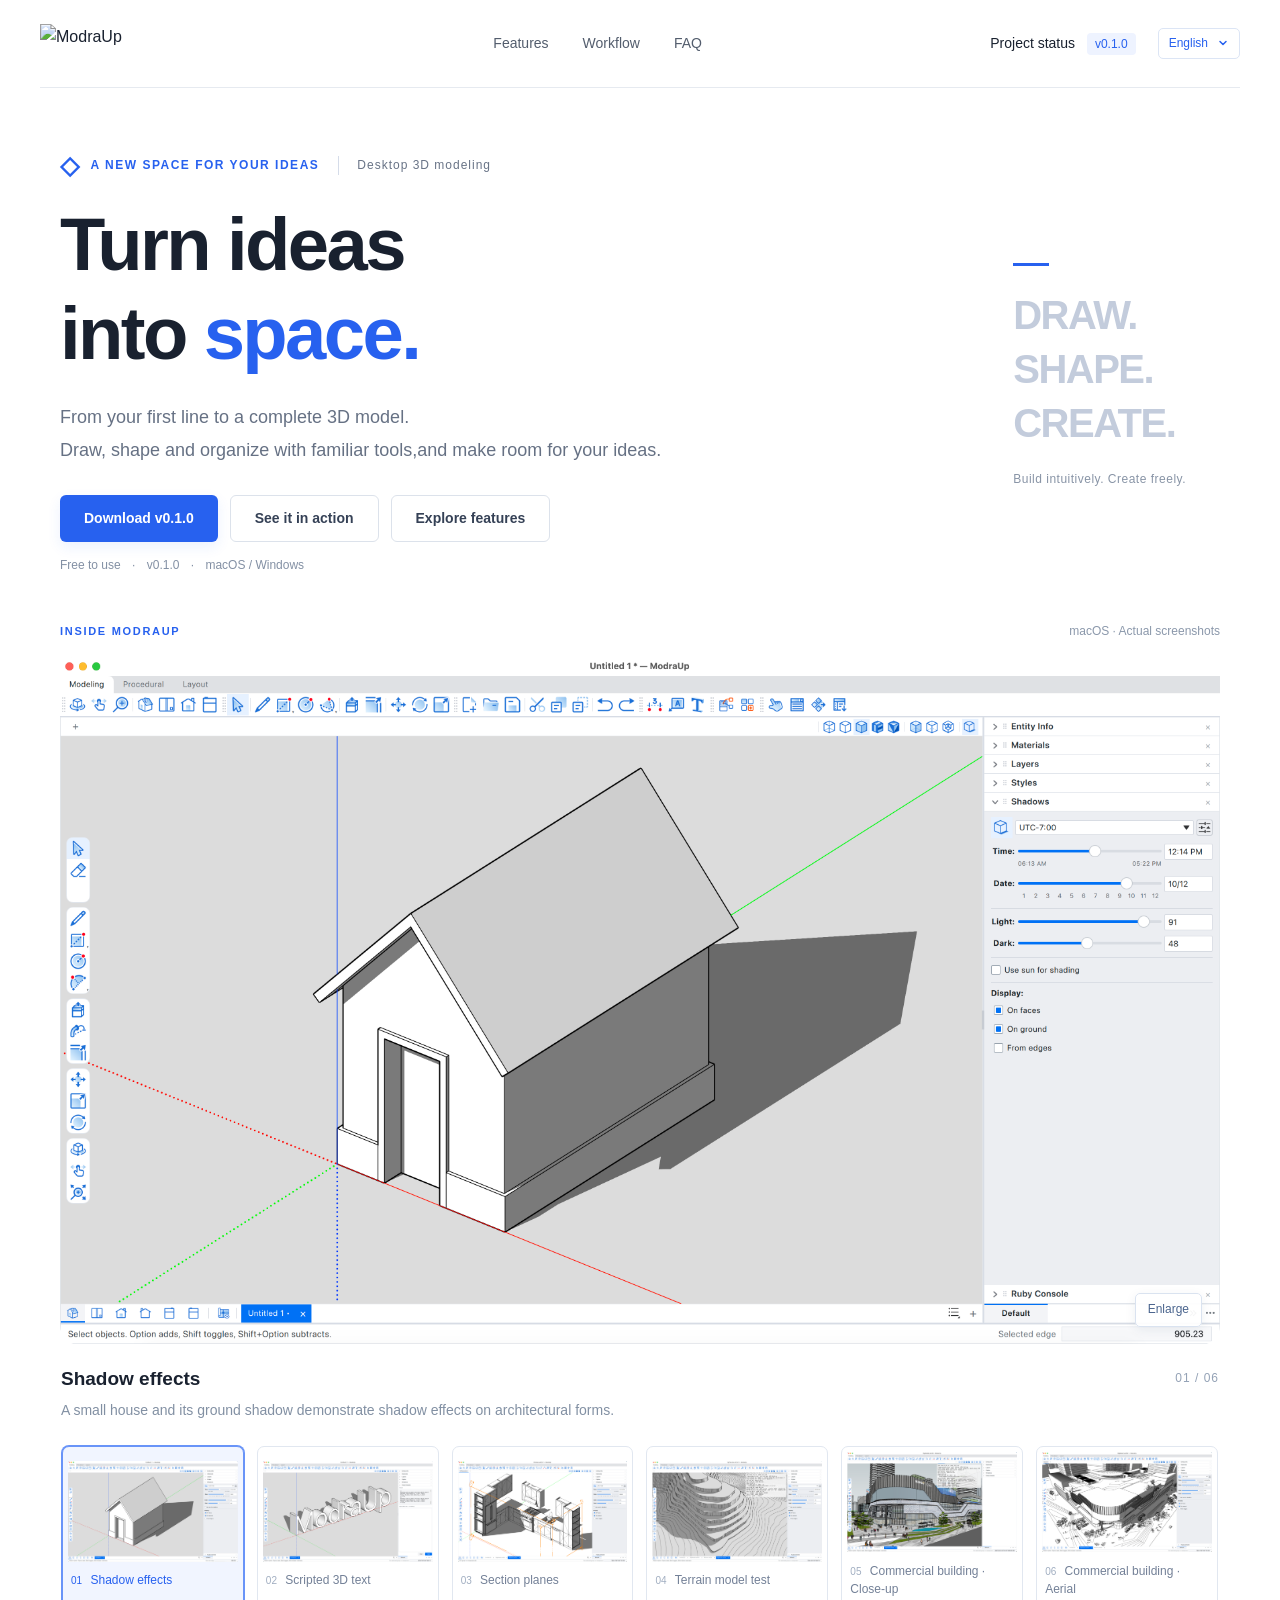
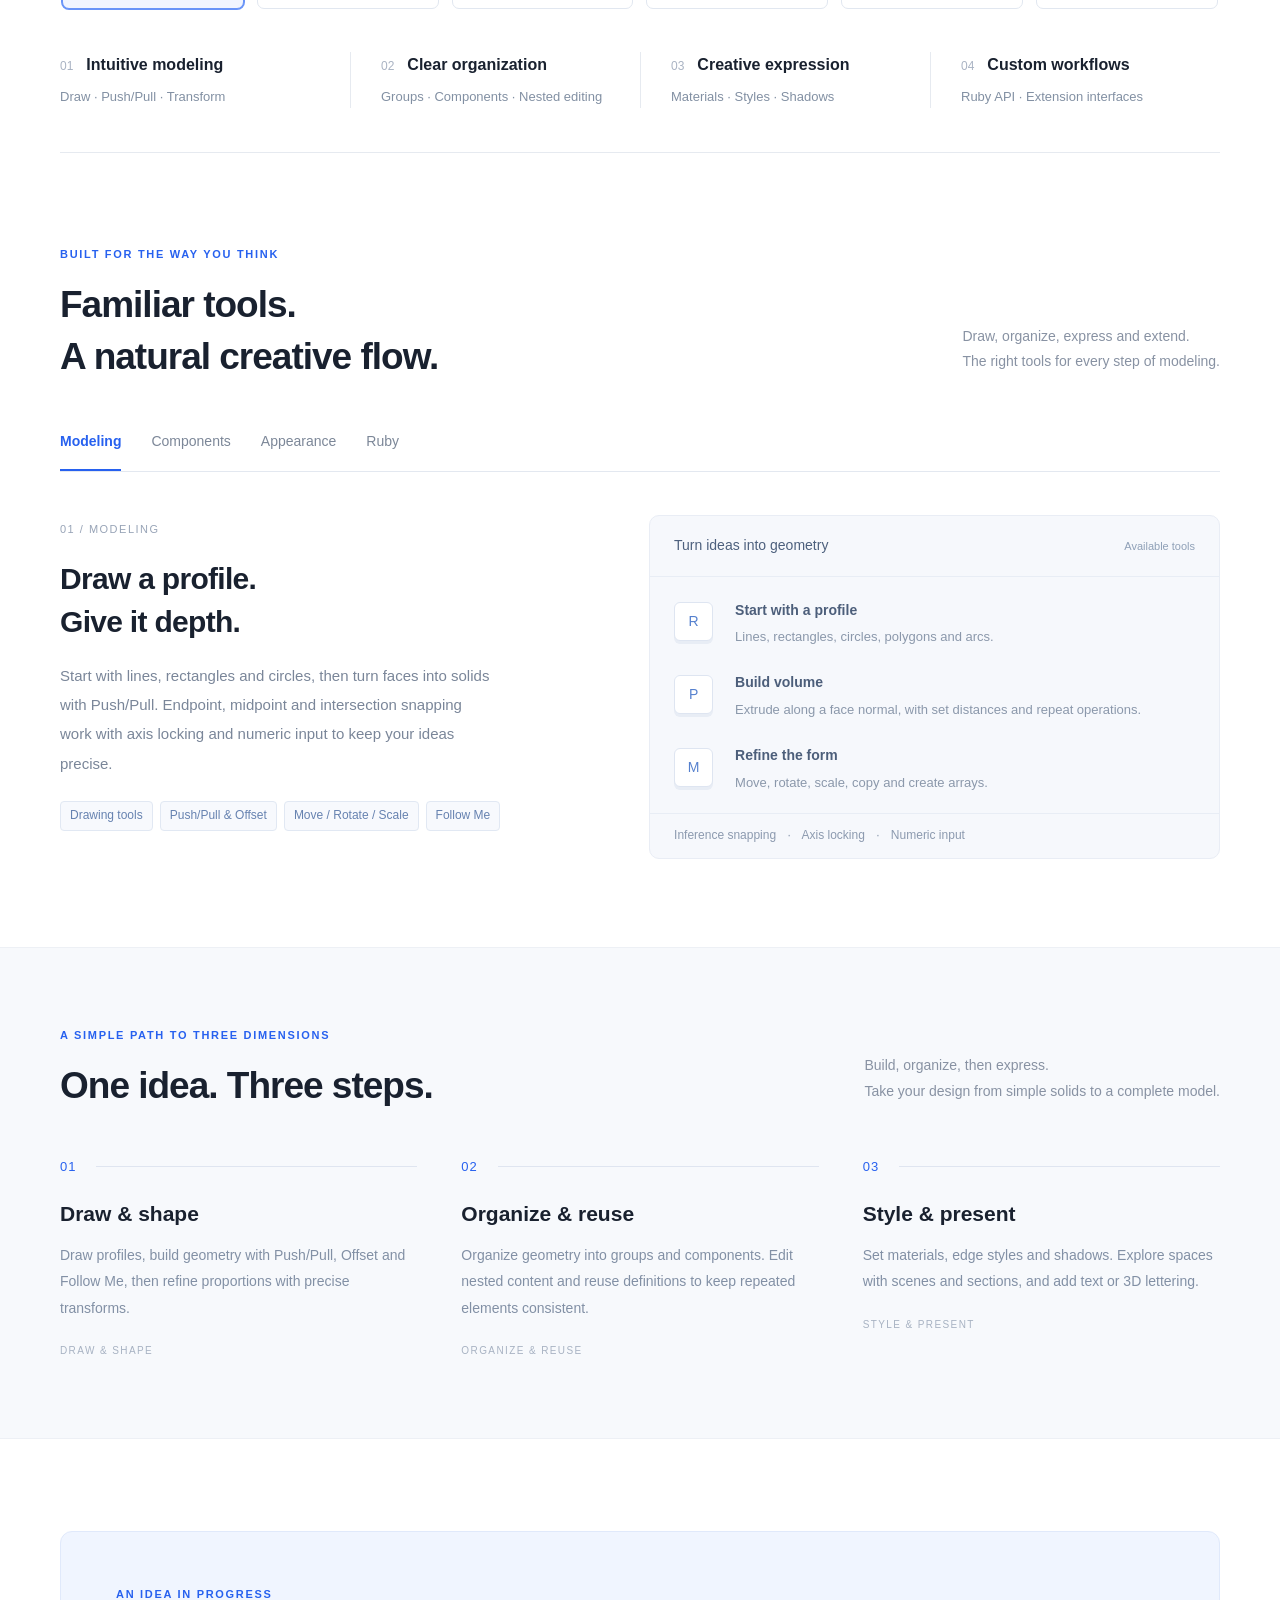
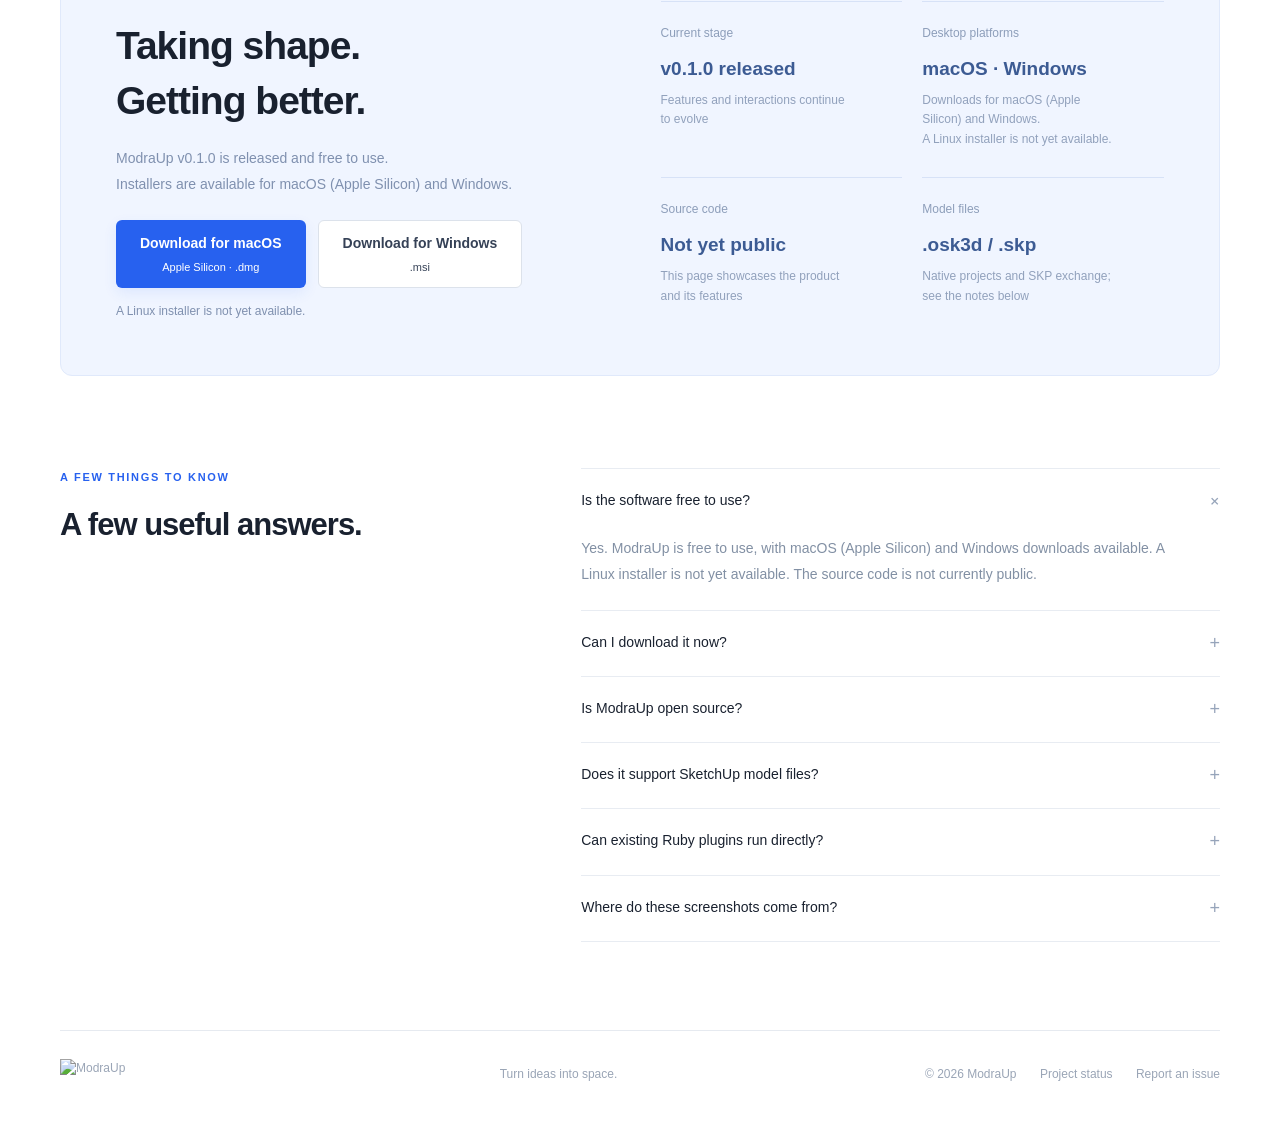
==== index.html @ e4939f1c "Make English the default homepage and preserve Chinese language page" ====
<!doctype html>
<html lang="en">
<head>
  <meta charset="utf-8">
  <meta name="viewport" content="width=device-width,initial-scale=1">
  <meta name="description" content="ModraUp v0.1.0 is released: a free desktop 3D modeling tool. Download for macOS (Apple Silicon) and Windows. A Linux installer is not yet available.">
  <meta name="theme-color" content="#2761ef">
  <title>ModraUp — Turn ideas into space.</title>
  <link rel="alternate" hreflang="zh-CN" href="zh-cn.html">
  <link rel="alternate" hreflang="zh-Hant" href="zh-hant.html">
  <link rel="alternate" hreflang="en" href="index.html">
  <link rel="alternate" hreflang="es" href="es.html">
  <link rel="alternate" hreflang="fr" href="fr.html">
  <link rel="alternate" hreflang="ja" href="ja.html">
  <link rel="alternate" hreflang="ko" href="ko.html">
  <link rel="alternate" hreflang="x-default" href="index.html">
  <link rel="icon" type="image/svg+xml" href="assets/favicon.svg">
  <link rel="stylesheet" href="styles.css">
  <script src="locale-en.js" defer></script>
  <script src="demo.js" defer></script>
</head>
<body>
  <header class="header">
    <a href="#" class="brand" aria-label="ModraUp home"><img src="assets/logo.svg" alt="ModraUp" width="132" height="32"></a>
    <nav aria-label="Main navigation"><a href="#features">Features</a><a href="#workflow">Workflow</a><a href="#questions">FAQ</a></nav>
    <div class="header-actions"><a class="header-link" href="#project">Project status <span class="version">v0.1.0</span></a><details class="language-picker"><summary aria-label="Choose language">English<span aria-hidden="true">⌄</span></summary><nav class="language-menu" aria-label="Choose language"><a href="zh-cn.html" lang="zh-CN" hreflang="zh-CN">简体中文</a><a href="zh-hant.html" lang="zh-Hant" hreflang="zh-Hant">繁體中文</a><a href="index.html" lang="en" hreflang="en" aria-current="page">English</a><a href="es.html" lang="es" hreflang="es">Español</a><a href="fr.html" lang="fr" hreflang="fr">Français</a><a href="ja.html" lang="ja" hreflang="ja">日本語</a><a href="ko.html" lang="ko" hreflang="ko">한국어</a></nav></details></div>
  </header>
  <main>
    <section class="hero wrap">
      <div class="eyebrow"><span class="small-cube">◇</span> A NEW SPACE FOR YOUR IDEAS <span class="hero-tag">Desktop 3D modeling</span></div>
      <div class="hero-row"><div><h1>Turn ideas<br>into <span class="blue">space.</span></h1><p class="hero-copy">From your first line to a complete 3D model.<br>Draw, shape and organize with familiar tools,<br class="mobile-break">and make room for your ideas.</p><div class="hero-actions"><a class="button primary" href="#download">Download v0.1.0</a><a class="button secondary" href="#demo">See it in action</a><a class="button secondary" href="#features">Explore features</a></div><p class="hero-note">Free to use <span>·</span> v0.1.0 <span>·</span> macOS / Windows</p></div><div class="hero-aside"><span class="aside-rule"></span><p>DRAW.<br>SHAPE.<br>CREATE.</p><span>Build intuitively. Create freely.</span></div></div>
    </section>

    <section class="demo-section wrap" id="demo" aria-label="Application screenshots">
      <div class="gallery-heading"><span class="section-kicker">INSIDE MODRAUP</span><span class="real-capture">macOS · Actual screenshots</span></div>
      <figure class="screenshot-panel" id="screenshot-panel" role="tabpanel" aria-labelledby="shot-tab-0">
        <button class="screenshot-open" id="screenshot-open" aria-label="Enlarge: Shadow effects" aria-haspopup="dialog"><span class="capture-frame"><img id="screenshot-main" class="capture-image" src="assets/SmallHouse.png" alt="ModraUp screenshot: a small house with a ground shadow" width="3456" height="2052" fetchpriority="high"><span class="paint-recolor" aria-hidden="true"></span></span><span class="screenshot-zoom">Enlarge</span></button>
        <figcaption class="screenshot-caption"><div aria-live="polite"><h2 id="screenshot-title">Shadow effects</h2><p id="screenshot-description">A small house and its ground shadow demonstrate shadow effects on architectural forms.</p></div><span id="screenshot-count">01 / 06</span></figcaption>
      </figure>
      <div class="screenshot-tabs" role="tablist" aria-label="Screenshot categories">
        <button class="screenshot-tab" id="shot-tab-0" role="tab" aria-selected="true" aria-controls="screenshot-panel" data-screenshot="0" tabindex="0"><span class="capture-frame"><img src="assets/SmallHouse.png" class="capture-image" alt="" width="3456" height="2052" loading="lazy"><span class="paint-recolor" aria-hidden="true"></span></span><span><b>01</b> Shadow effects</span></button>
        <button class="screenshot-tab" id="shot-tab-1" role="tab" aria-selected="false" aria-controls="screenshot-panel" data-screenshot="1" tabindex="-1"><span class="capture-frame"><img src="assets/Add3DText.png" class="capture-image" alt="" width="3456" height="2052" loading="lazy"><span class="paint-recolor" aria-hidden="true"></span></span><span><b>02</b> Scripted 3D text</span></button>
        <button class="screenshot-tab" id="shot-tab-2" role="tab" aria-selected="false" aria-controls="screenshot-panel" data-screenshot="2" tabindex="-1"><span class="capture-frame"><img src="assets/Secion.png" class="capture-image" alt="" width="3456" height="2052" loading="lazy"><span class="paint-recolor" aria-hidden="true"></span></span><span><b>03</b> Section planes</span></button>
        <button class="screenshot-tab" id="shot-tab-3" role="tab" aria-selected="false" aria-controls="screenshot-panel" data-screenshot="3" tabindex="-1"><span class="capture-frame"><img src="assets/BigTerrain.png" class="capture-image" alt="" width="3456" height="2052" loading="lazy"><span class="paint-recolor" aria-hidden="true"></span></span><span><b>04</b> Terrain model test</span></button>
        <button class="screenshot-tab" id="shot-tab-4" role="tab" aria-selected="false" aria-controls="screenshot-panel" data-screenshot="4" tabindex="-1"><span class="capture-frame"><img src="assets/BigModel-1.png" class="capture-image" alt="" width="3456" height="2052" loading="lazy"><span class="paint-recolor" aria-hidden="true"></span></span><span><b>05</b> Commercial building · Close-up</span></button>
        <button class="screenshot-tab" id="shot-tab-5" role="tab" aria-selected="false" aria-controls="screenshot-panel" data-screenshot="5" tabindex="-1"><span class="capture-frame"><img src="assets/BigModel-2.png" class="capture-image" alt="" width="3456" height="2052" loading="lazy"><span class="paint-recolor" aria-hidden="true"></span></span><span><b>06</b> Commercial building · Aerial</span></button>
      </div>
      <dialog class="screenshot-dialog" id="screenshot-dialog" aria-labelledby="lightbox-title">
        <div class="lightbox-header"><h2 id="lightbox-title">Shadow effects</h2><div><a id="screenshot-original" href="assets/SmallHouse.png" target="_blank" rel="noopener">Open original</a><button id="lightbox-close" autofocus>Close</button></div></div>
        <div class="lightbox-stage"><span class="capture-frame"><img id="lightbox-image" class="capture-image" src="assets/SmallHouse.png" alt="ModraUp screenshot: a small house with a ground shadow" width="3456" height="2052"><span class="paint-recolor" aria-hidden="true"></span></span></div>
        <div class="lightbox-footer"><button id="screenshot-previous">Previous</button><span id="lightbox-count" aria-live="polite">01 / 06</span><button id="screenshot-next">Next</button></div>
      </dialog>
    </section>

    <section class="capability-strip wrap" aria-label="Core capabilities"><div><span>01</span><strong>Intuitive modeling</strong><p>Draw · Push/Pull · Transform</p></div><div><span>02</span><strong>Clear organization</strong><p>Groups · Components · Nested editing</p></div><div><span>03</span><strong>Creative expression</strong><p>Materials · Styles · Shadows</p></div><div><span>04</span><strong>Custom workflows</strong><p>Ruby API · Extension interfaces</p></div></section>

    <section class="features wrap section" id="features"><div class="section-heading"><div><p class="section-kicker">BUILT FOR THE WAY YOU THINK</p><h2>Familiar tools.<br>A natural creative flow.</h2></div><p>Draw, organize, express and extend.<br>The right tools for every step of modeling.</p></div>
      <div class="feature-tabs" role="tablist" aria-label="Feature categories"><button id="tab-modeling" role="tab" aria-selected="true" aria-controls="feature-panel" data-feature="modeling">Modeling</button><button id="tab-organize" role="tab" aria-selected="false" aria-controls="feature-panel" data-feature="organize" tabindex="-1">Components</button><button id="tab-appearance" role="tab" aria-selected="false" aria-controls="feature-panel" data-feature="appearance" tabindex="-1">Appearance</button><button id="tab-extend" role="tab" aria-selected="false" aria-controls="feature-panel" data-feature="extend" tabindex="-1">Ruby</button></div>
      <div class="feature-panel" id="feature-panel" role="tabpanel" aria-labelledby="tab-modeling" tabindex="0"><div class="feature-copy"><span class="feature-number" id="feature-number">01 / MODELING</span><h3 id="feature-title">Draw a profile.<br>Give it depth.</h3><p id="feature-description">Start with lines, rectangles and circles, then turn faces into solids with Push/Pull. Endpoint, midpoint and intersection snapping work with axis locking and numeric input to keep your ideas precise.</p><div class="feature-tags" id="feature-tags"><span>Drawing tools</span><span>Push/Pull &amp; Offset</span><span>Move / Rotate / Scale</span><span>Follow Me</span></div></div><div class="feature-detail" id="feature-detail"><div class="detail-head"><span>Turn ideas into geometry</span><span class="detail-badge">Available tools</span></div><div class="detail-row"><b>R</b><div><strong>Start with a profile</strong><p>Lines, rectangles, circles, polygons and arcs.</p></div></div><div class="detail-row"><b>P</b><div><strong>Build volume</strong><p>Extrude along a face normal, with set distances and repeat operations.</p></div></div><div class="detail-row"><b>M</b><div><strong>Refine the form</strong><p>Move, rotate, scale, copy and create arrays.</p></div></div><div class="detail-footer">Inference snapping <span>·</span> Axis locking <span>·</span> Numeric input</div></div></div>
    </section>

    <section class="workflow-section" id="workflow"><div class="wrap section"><div class="section-heading"><div><p class="section-kicker">A SIMPLE PATH TO THREE DIMENSIONS</p><h2>One idea. Three steps.</h2></div><p>Build, organize, then express.<br>Take your design from simple solids to a complete model.</p></div><div class="steps"><article><span class="step-no">01 <i></i></span><h3>Draw & shape</h3><p>Draw profiles, build geometry with Push/Pull, Offset and Follow Me, then refine proportions with precise transforms.</p><span class="step-foot">DRAW & SHAPE</span></article><article><span class="step-no">02 <i></i></span><h3>Organize & reuse</h3><p>Organize geometry into groups and components. Edit nested content and reuse definitions to keep repeated elements consistent.</p><span class="step-foot">ORGANIZE & REUSE</span></article><article><span class="step-no">03 <i></i></span><h3>Style & present</h3><p>Set materials, edge styles and shadows. Explore spaces with scenes and sections, and add text or 3D lettering.</p><span class="step-foot">STYLE & PRESENT</span></article></div></div></section>

    <section class="project-section wrap section" id="project"><div class="project-card"><div><p class="section-kicker">AN IDEA IN PROGRESS</p><h2>Taking shape.<br>Getting better.</h2><p>ModraUp v0.1.0 is released and free to use.<br>Installers are available for macOS (Apple Silicon) and Windows.</p><div class="download-actions" id="download"><a class="button primary" href="https://github.com/modraup/ModraUp/releases/download/v0.1.0/ModraUp-0.1.0-macOS-arm64.dmg">Download for macOS <small>Apple Silicon · .dmg</small></a><a class="button secondary" href="https://github.com/modraup/ModraUp/releases/download/v0.1.0/ModraUp-0.1.0-Windows.msi">Download for Windows <small>.msi</small></a></div><p class="download-note">A Linux installer is not yet available.</p></div><div class="project-facts"><div><span>Current stage</span><strong>v0.1.0 released</strong><p>Features and interactions continue to evolve</p></div><div><span>Desktop platforms</span><strong>macOS · Windows</strong><p>Downloads for macOS (Apple Silicon) and Windows.<br>A Linux installer is not yet available.</p></div><div><span>Source code</span><strong>Not yet public</strong><p>This page showcases the product and its features</p></div><div><span>Model files</span><strong>.osk3d / .skp</strong><p>Native projects and SKP exchange; see the notes below</p></div></div></div></section>

    <section class="faq wrap section" id="questions"><div class="faq-title"><p class="section-kicker">A FEW THINGS TO KNOW</p><h2>A few useful answers.</h2></div><div class="faq-list"><details open><summary>Is the software free to use?<span>+</span></summary><p>Yes. ModraUp is free to use, with macOS (Apple Silicon) and Windows downloads available. A Linux installer is not yet available. The source code is not currently public.</p></details><details><summary>Can I download it now?<span>+</span></summary><p>Yes. v0.1.0 is released. Download the macOS (Apple Silicon, .dmg) or Windows (.msi) installer. A Linux installer is not yet available. <a href="#download">Go to downloads</a></p></details><details><summary>Is ModraUp open source?<span>+</span></summary><p>The source code is not currently public. Any plans to open the source will be announced separately.</p></details><details><summary>Does it support SketchUp model files?<span>+</span></summary><p>OpenSKP enables .skp import and export; the native project format is .osk3d. SKP exchange does not cover every feature: models containing section entities must be saved as .osk3d, and model and scene shadow settings do not fully round-trip through SKP.</p></details><details><summary>Can existing Ruby plugins run directly?<span>+</span></summary><p>The project is implementing a Ruby API with names matching SketchUp, including extension loading, a Ruby console, toolbars and HTML extension interfaces. API coverage and behavior are incomplete, so plugins need individual testing. Full compatibility is not guaranteed.</p></details><details><summary>Where do these screenshots come from?<span>+</span></summary><p>These six screenshots were captured from ModraUp on macOS. They show house shadows, scripted 3D text, section planes, a large terrain model, and two views of a large outdoor commercial building model. The model tests reflect specific scenes and do not represent performance for every model.</p></details></div></section>
  </main>
  <footer class="footer wrap"><a href="#" class="brand"><img src="assets/logo.svg" alt="ModraUp" width="132" height="32"></a><span>Turn ideas into space.</span><span>© <span id="year">2026</span> ModraUp <a href="#project">Project status</a> <a href="https://github.com/modraup/ModraUp/issues" target="_blank" rel="noopener noreferrer">Report an issue</a></span></footer>
</body>
</html>
---- styles.css ----
:root{--ink:#19212f;--muted:#687386;--blue:#2761ef;--line:#e6eaf0;--soft:#f5f7fb;--font:-apple-system,BlinkMacSystemFont,"Segoe UI","PingFang SC","Hiragino Sans GB","Microsoft YaHei",sans-serif}*{box-sizing:border-box}html{scroll-behavior:smooth;scroll-padding-top:90px}body{margin:0;background:#fff;color:var(--ink);font-family:var(--font);font-size:16px;line-height:1.65}button,input{font:inherit}button,a,input{touch-action:manipulation}a{text-decoration:none;color:inherit}button{cursor:pointer}button:focus-visible,a:focus-visible,input:focus-visible,summary:focus-visible{outline:3px solid #6391ff;outline-offset:5px}button{color:inherit}img{display:block}svg{width:24px;height:24px;fill:none;stroke:currentColor;stroke-width:1.5;stroke-linecap:round;stroke-linejoin:round}.wrap{width:min(1160px,calc(100% - 96px));margin-inline:auto}.header{height:88px;display:flex;align-items:center;justify-content:space-between;width:min(1320px,calc(100% - 80px));margin:auto;border-bottom:1px solid var(--line);gap:24px}.brand{display:inline-flex;align-items:center;flex-shrink:0}.brand img{width:165px;height:40px;object-fit:contain}nav{display:flex;gap:34px;font-size:14px;color:#535d6d}nav a:hover,.header-link:hover{color:var(--blue)}.header-link{font-size:14px}.version{font-size:12px;padding:4px 8px;border-radius:4px;margin-left:8px;color:var(--blue);background:#eef3ff}.hero{padding-top:65px;padding-bottom:46px}.eyebrow{display:flex;align-items:center;gap:10px;color:var(--blue);font-size:12px;letter-spacing:1.5px;font-weight:600}.small-cube{font-size:25px;line-height:1}.hero-tag{margin-left:9px;padding-left:18px;border-left:1px solid #d5dce9;color:var(--muted);font-weight:400;letter-spacing:1px}.hero-row{display:flex;justify-content:space-between;align-items:center;gap:30px}h1{font-size:clamp(48px,5.8vw,78px);line-height:1.2;letter-spacing:-2.6px;font-weight:650;margin:22px 0 23px}.blue{color:var(--blue)}.hero-copy{color:#667184;font-size:18px;line-height:1.85;margin:0}.mobile-break{display:none}.hero-actions{display:flex;gap:12px;margin:27px 0 14px}.button{display:inline-flex;align-items:center;justify-content:center;border-radius:6px;padding:11px 24px;font-size:14px;font-weight:550;min-height:46px;transition:background .2s,transform .2s}.button:hover{transform:translateY(-2px)}.primary{background:var(--blue);color:#fff;box-shadow:0 5px 14px #2761ef16}.primary:hover{background:#174acf}.secondary{border:1px solid #dce2eb;background:white;color:#354156}.secondary:hover{background:#f4f7fc}.hero-note{font-size:12px;color:#8390a4;margin:0}.hero-note span{padding:0 8px}.hero-aside{padding-right:34px}.aside-rule{display:block;width:36px;height:3px;background:var(--blue);margin-bottom:22px}.hero-aside p{font-size:40px;line-height:1.35;font-weight:650;letter-spacing:-1.5px;margin:0 0 15px;color:#c3ccdc}.hero-aside>span:last-child{font-size:12px;color:#8894a6;letter-spacing:2px}.capability-strip{display:grid;grid-template-columns:repeat(4,1fr);padding-block:40px 44px;border-bottom:1px solid var(--line)}.capability-strip>div{padding-left:30px;border-left:1px solid var(--line)}.capability-strip>div:first-child{padding-left:0;border:0}.capability-strip span{display:inline-block;color:#a9b3c3;font-size:12px;margin-right:13px;font-variant-numeric:tabular-nums}.capability-strip strong{font-size:16px;font-weight:550}.capability-strip p{margin:8px 0 0;font-size:13px;color:#8290a3}.section{padding-top:92px;padding-bottom:88px}.section-heading{display:flex;justify-content:space-between;align-items:flex-end;gap:35px;margin-bottom:32px}.section-kicker{font-size:11px;letter-spacing:1.7px;color:var(--blue);font-weight:600;margin:0 0 16px}h2{font-size:37px;line-height:1.4;letter-spacing:-1px;font-weight:600;margin:0}.section-heading>p{color:#8892a3;font-size:14px;line-height:1.85;margin:0 0 7px}.feature-tabs{display:flex;gap:30px;border-bottom:1px solid #e3e8f0}.feature-tabs button{border:0;border-bottom:2px solid transparent;background:none;padding:16px 0;color:#7c8798;font-size:14px;white-space:nowrap}.feature-tabs button[aria-selected=true]{color:var(--blue);border-bottom-color:var(--blue);font-weight:550}.feature-panel{display:grid;grid-template-columns:1fr 1.1fr;gap:70px;padding-top:43px}.feature-number{color:#98a4b7;font-size:11px;letter-spacing:1.5px}h3{font-size:30px;font-weight:550;line-height:1.45;letter-spacing:-.7px;margin:15px 0 17px}.feature-copy>p{color:#7a8699;font-size:15px;line-height:1.95;margin:0;max-width:430px}.feature-tags{display:flex;flex-wrap:wrap;gap:7px;margin-top:23px}.feature-tags span{color:#6682b0;border:1px solid #e1e8f3;background:#f7f9fd;border-radius:4px;padding:4px 9px;font-size:12px}.feature-detail{background:#f6f8fc;border:1px solid #e9edf5;border-radius:10px;overflow:hidden}.detail-head{display:flex;justify-content:space-between;align-items:center;padding:18px 24px;border-bottom:1px solid #e8edf5;font-size:14px;color:#4d607d}.detail-badge{font-size:11px;color:#8fa0b7}.detail-row{display:flex;align-items:center;gap:22px;padding:20px 24px}.detail-row+.detail-row{padding-top:2px}.detail-row>b{font-size:14px;font-weight:500;width:39px;height:39px;flex-shrink:0;background:#fff;border:1px solid #dee5f1;border-radius:6px;box-shadow:0 3px 0 #e8edf5;display:grid;place-items:center;color:#5580ce}.detail-row strong{font-size:14px;font-weight:550;color:#4c5e7a}.detail-row p{font-size:13px;color:#8b98ab;margin:3px 0 0}.detail-footer{border-top:1px solid #e8edf5;padding:12px 24px;color:#8c9aaf;font-size:12px}.detail-footer span{margin:0 8px}.workflow-section{background:#f7f9fc;border-block:1px solid #edf0f5}.workflow-section .section{padding-block:78px}.steps{display:grid;grid-template-columns:repeat(3,1fr);gap:44px;margin-top:44px}.step-no{font-size:13px;color:var(--blue);display:flex;align-items:center;gap:20px;letter-spacing:1px}.step-no i{height:1px;flex:1;background:#dfe5f0}.steps h3{font-size:21px;letter-spacing:0;margin:22px 0 12px}.steps p{color:#8290a5;font-size:14px;line-height:1.9;margin:0}.step-foot{display:block;margin-top:22px;color:#a7b2c2;font-size:10px;letter-spacing:1.4px}.project-section{padding-bottom:0}.project-card{background:#f0f5ff;border:1px solid #e0e9fb;border-radius:12px;padding:53px 55px;display:grid;grid-template-columns:1fr 1.05fr;gap:65px}.project-card h2{font-size:39px}.project-card>div>p:not(.section-kicker){font-size:14px;color:#7f90af;line-height:1.85;margin:18px 0 22px}.project-facts{display:grid;grid-template-columns:1fr 1fr;gap:27px 20px;align-content:center}.project-facts>div{border-top:1px solid #d7e2f7;padding-top:17px}.project-facts span{font-size:12px;color:#8d9eba}.project-facts strong{display:block;font-size:19px;font-weight:550;color:#3c5b93;margin-top:8px}.project-facts p{font-size:12px;color:#91a1bc;margin:6px 0 0;max-width:190px}.faq{display:grid;grid-template-columns:1fr 1.4fr;gap:65px}.faq-title h2{font-size:31px}.faq-list details{border-bottom:1px solid #e8ecf2}.faq-list details:first-child{border-top:1px solid #e8ecf2}.faq-list summary{list-style:none;padding:20px 0;display:flex;justify-content:space-between;gap:20px;font-size:14px;font-weight:500;cursor:pointer}.faq-list summary::-webkit-details-marker{display:none}.faq-list summary span{font-size:18px;font-weight:300;color:#96a4ba;line-height:1.4;transition:transform .2s}.faq-list details[open] summary span{transform:rotate(45deg)}.faq-list details p{font-size:14px;color:#8290a4;line-height:1.9;margin:0 30px 22px 0}.footer{border-top:1px solid var(--line);padding-block:28px 33px;display:flex;align-items:center;justify-content:space-between;gap:25px;color:#9aa5b6;font-size:12px}.footer .brand img{width:132px;height:32px}.footer>span:last-child a{margin-left:20px}.footer>span:last-child a:hover{color:var(--blue)}
@media(min-width:1500px){.hero{padding-top:80px}.hero-row{padding-bottom:15px}}
@media(max-width:900px){.wrap{width:calc(100% - 56px)}.header{width:calc(100% - 48px);height:76px}.header nav{gap:20px}.header-link .version{display:none}.hero{padding-top:45px}.hero-aside{padding-right:0}.hero-aside p{font-size:30px}.capability-strip>div{padding-left:15px}.capability-strip p{font-size:12px}.capability-strip span{margin-right:7px}.section{padding-block:64px}.section-heading h2{font-size:30px}.feature-panel{gap:32px}.feature-copy>p{font-size:14px}.detail-row{padding-inline:17px;gap:14px}.detail-head,.detail-footer{padding-inline:17px}.steps{gap:25px}.project-card{padding:35px;gap:35px}.faq{gap:35px}.footer>span:nth-child(2){display:none}}
@media(max-width:640px){html{scroll-padding-top:20px}.wrap{width:calc(100% - 36px)}.header{width:calc(100% - 32px);height:67px}.brand img{width:132px;height:32px}.header nav{display:none}.header-link{font-size:12px}.version{display:none}.hero{padding-top:36px;padding-bottom:32px}.eyebrow{font-size:9px;letter-spacing:1px;gap:6px}.small-cube{font-size:21px}.hero-tag{font-size:10px;padding-left:10px;margin-left:4px}.hero-row{display:block}.hero-aside{display:none}h1{font-size:48px;line-height:1.25;letter-spacing:-1px;margin:19px 0 19px}.hero-copy{font-size:15px}.mobile-break{display:block}.hero-actions{margin-top:23px;gap:9px}.button{font-size:13px;padding:10px 17px}.hero-note{font-size:11px}.capability-strip{grid-template-columns:1fr 1fr;gap:23px 15px;padding-block:29px}.capability-strip>div{padding:0;border:0}.capability-strip strong{font-size:14px}.capability-strip p{font-size:11px;margin-top:4px}.capability-strip span{font-size:10px;margin-right:8px}.section{padding-block:50px}.section-heading{display:block;margin-bottom:19px}.section-kicker{font-size:9px;margin-bottom:12px}.section-heading h2{font-size:29px;line-height:1.4}.section-heading>p{font-size:13px;margin-top:16px}.feature-tabs{gap:0;justify-content:space-between}.feature-tabs button{font-size:12px;padding:13px 0}.feature-panel{grid-template-columns:1fr;gap:24px;padding-top:27px}h3{font-size:27px;margin:12px 0}.feature-copy>p{font-size:14px}.feature-tags{margin-top:16px}.feature-tags span{font-size:11px}.detail-head{padding-block:14px}.detail-row{padding:16px 17px}.detail-row p{font-size:12px}.detail-footer{font-size:11px}.workflow-section .section{padding-block:45px}.steps{grid-template-columns:1fr;gap:26px;margin-top:27px}.steps h3{font-size:20px;margin:12px 0 8px}.steps p{font-size:14px}.step-foot{margin-top:12px}.project-section{padding-bottom:0}.project-card{padding:28px 24px;grid-template-columns:1fr;gap:32px;border-radius:9px}.project-card h2{font-size:31px}.project-card>div>p:not(.section-kicker){font-size:13px}.project-facts{gap:20px}.project-facts strong{font-size:17px}.project-facts p{font-size:11px}.faq{grid-template-columns:1fr;gap:24px}.faq-title h2{font-size:28px}.faq-list summary{font-size:13px;padding-block:18px}.faq-list details p{font-size:13px;margin-right:0}.footer{flex-wrap:wrap;padding-block:24px;gap:15px}.footer .brand img{width:123.75px;height:30px}.footer>span:last-child{font-size:10px}.footer>span:last-child a{margin-left:12px}}
@media(prefers-reduced-motion:reduce){html{scroll-behavior:auto}*,*:before,*:after{transition:none!important}}

/* Actual application captures: preserve each complete screenshot. */
.gallery-heading{display:flex;align-items:center;justify-content:space-between;gap:20px;margin-bottom:15px}.gallery-heading .section-kicker{margin:0}.real-capture{font-size:12px;color:#8b98ab}.screenshot-panel{margin:0}.screenshot-open{position:relative;width:100%;display:block;padding:0;border:0;border-radius:20px;overflow:hidden;background:#fff;box-shadow:none;cursor:zoom-in}.screenshot-open .capture-image{width:100%;height:auto;aspect-ratio:3456/2052;object-fit:contain;clip-path:inset(0 round 1% / 1.68%)}.screenshot-zoom{position:absolute;right:18px;bottom:18px;font-size:12px;background:#ffffffed;border:1px solid #dae3f0;padding:6px 12px;border-radius:5px;color:#4b658e;box-shadow:0 3px 12px #22365012}.screenshot-open:hover .screenshot-zoom{background:#2761ef;color:white;border-color:#2761ef}.screenshot-caption{display:flex;align-items:flex-start;justify-content:space-between;gap:24px;padding:20px 1px 21px}.screenshot-caption h2{font-size:19px;line-height:1.5;letter-spacing:0;font-weight:550}.screenshot-caption p{font-size:14px;color:#8290a3;margin:5px 0 0}.screenshot-caption>span{font-size:12px;letter-spacing:1px;white-space:nowrap;color:#94a2b6;padding-top:4px}.screenshot-tabs{display:grid;grid-template-columns:repeat(6,minmax(0,1fr));gap:13px;padding:3px 2px}.screenshot-tab{min-width:0;padding:5px;border:1px solid #e1e7f0;border-radius:7px;background:#fff;text-align:left;transition:border-color .2s,background .2s}.screenshot-tab .capture-image{width:100%;height:auto;aspect-ratio:3456/2052;object-fit:contain;border-radius:0;clip-path:inset(0 round 1% / 1.68%)}.screenshot-tab>span:not(.capture-frame){display:block;padding:9px 3px 4px;font-size:12px;line-height:1.55;color:#738097}.screenshot-tab b{font-size:10px;font-weight:400;color:#a1aec1;margin-right:5px}.screenshot-tab[aria-selected=true]{border-color:#6994f8;background:#f1f5ff;box-shadow:0 0 0 1px #6994f8}.screenshot-tab[aria-selected=true]>span,.screenshot-tab[aria-selected=true] b{color:#2761ef}.screenshot-tab:hover{border-color:#88a9ea}.screenshot-dialog{width:min(1600px,96vw);max-width:96vw;max-height:95dvh;padding:0;border:1px solid #dfe6f0;border-radius:10px;box-shadow:0 25px 90px #101d3d50;background:#fff;color:var(--ink)}.screenshot-dialog::backdrop{background:#0c172bd1}.lightbox-header{display:flex;align-items:center;justify-content:space-between;gap:20px;padding:14px 20px;border-bottom:1px solid var(--line)}.lightbox-header h2{font-size:16px;letter-spacing:0;font-weight:550;line-height:1.5}.lightbox-header>div{display:flex;align-items:center;gap:15px;white-space:nowrap}.lightbox-header a{font-size:13px;color:var(--blue)}.lightbox-header button,.lightbox-footer button{font-size:13px;background:#f4f7fc;border:1px solid #dee6f3;color:#536b93;border-radius:5px;padding:6px 12px;min-height:36px}.lightbox-stage{margin:12px;background:#fff}.screenshot-dialog .lightbox-stage .capture-frame{width:min(100%,calc((95dvh - 154px)*1.6842105263));margin-inline:auto}.screenshot-dialog .capture-image{display:block;width:100%;height:auto;object-fit:contain;background:#fff;clip-path:inset(0 round 1% / 1.68%)}.lightbox-footer{display:flex;justify-content:space-between;align-items:center;gap:15px;padding:11px 20px;border-top:1px solid var(--line)}.lightbox-footer>span{font-size:12px;color:#8d9bb1;letter-spacing:1px}body:has(.screenshot-dialog[open]){overflow:hidden}
@media(max-width:900px){.screenshot-tabs{grid-template-columns:repeat(3,minmax(0,1fr));gap:9px}.screenshot-tab>span:not(.capture-frame){font-size:11px;padding-inline:1px}.screenshot-caption p{font-size:13px}}
@media(max-width:640px){.gallery-heading{margin-bottom:12px}.real-capture{font-size:10px}.screenshot-open{border-radius:12px}.screenshot-zoom{bottom:8px;right:8px;font-size:10px;padding:4px 7px}.screenshot-caption{padding-block:16px;gap:15px}.screenshot-caption h2{font-size:17px}.screenshot-caption p{font-size:12px;line-height:1.8}.screenshot-caption>span{font-size:10px}.screenshot-tabs{display:flex;overflow-x:auto;scroll-snap-type:x proximity;padding:3px 2px 12px;gap:10px}.screenshot-tab{flex:0 0 145px;scroll-snap-align:start}.screenshot-tab>span:not(.capture-frame){font-size:11px}.lightbox-header{gap:12px;padding:12px}.lightbox-header h2{font-size:13px}.lightbox-header>div{gap:10px}.lightbox-header a{font-size:11px}.lightbox-header button,.lightbox-footer button{font-size:12px;padding:5px 9px}.lightbox-footer{padding:10px 12px}}

/* Purple paint tool overlay; source coordinates: x=27, y=678, w=52, h=50. */
.capture-frame{position:relative;display:block;width:100%;aspect-ratio:3456/2052}.paint-recolor{position:absolute;left:.78125%;top:33.04094%;width:1.50463%;height:2.43665%;overflow:hidden;background:#fff;pointer-events:none}.paint-recolor::after{content:"";position:absolute;width:150%;aspect-ratio:1268/1241;left:-24.2%;top:-22%;background:url("assets/paint-purple.png") center/100% 100% no-repeat}

/* Language links stay visible on narrow screens. */
.header-actions{display:flex;align-items:center;gap:22px;flex-shrink:0}.language-switch{font-size:12px;color:var(--blue);border:1px solid #dce5f5;padding:5px 10px;border-radius:5px;white-space:nowrap}.language-switch:hover{background:#f0f5ff}html:is([lang=en],[lang=es],[lang=fr]) .hero-row>div:first-child{max-width:720px}html:is([lang=en],[lang=es],[lang=fr]) .hero-aside{flex-shrink:0}html:is([lang=en],[lang=es],[lang=fr]) .detail-head{gap:12px}html:is([lang=en],[lang=es],[lang=fr]) .detail-badge{white-space:nowrap}
@media(max-width:900px){html:is([lang=en],[lang=es],[lang=fr]) .header nav{gap:14px;font-size:13px}.header-actions{gap:14px}html:is([lang=en],[lang=es],[lang=fr]) .hero-aside{display:none}}
@media(max-width:640px){.header{gap:12px}.header-actions{gap:10px}.language-switch{font-size:11px;padding:4px 7px}html:is([lang=en],[lang=es],[lang=fr]) .hero-tag{display:none}html:is([lang=en],[lang=es],[lang=fr]) h1{font-size:46px}html:is([lang=en],[lang=es],[lang=fr]) .hero-actions{flex-wrap:wrap}html:is([lang=en],[lang=es],[lang=fr]) .feature-tabs{gap:12px;overflow-x:auto}html:is([lang=en],[lang=es],[lang=fr]) .feature-tabs button{flex-shrink:0}html:is([lang=en],[lang=es],[lang=fr]) .project-facts{grid-template-columns:1fr 1fr}}

/* Shared seven-language menu. Native details works without JavaScript. */
.language-picker{position:relative;font-size:12px;z-index:20;color:var(--blue)}
.language-picker summary{display:flex;align-items:center;gap:9px;list-style:none;cursor:pointer;border:1px solid #dce5f5;border-radius:5px;padding:5px 10px;white-space:nowrap;background:#fff}
.language-picker summary::-webkit-details-marker{display:none}
.language-picker summary>span{flex-shrink:0;width:12px;height:12px;font-size:0;background:center/12px 12px no-repeat url("data:image/svg+xml,%3Csvg xmlns='http://www.w3.org/2000/svg' viewBox='0 0 12 12'%3E%3Cpath d='M3 4.5 6 7.5 9 4.5' fill='none' stroke='%232761ef' stroke-width='1.5' stroke-linecap='round' stroke-linejoin='round'/%3E%3C/svg%3E")}
.language-picker summary:hover,.language-picker[open] summary{background:#f0f5ff}
.header .language-menu{display:flex;position:absolute;right:0;top:calc(100% + 8px);flex-direction:column;gap:3px;min-width:155px;padding:7px;border:1px solid #e1e8f3;border-radius:8px;background:#fff;box-shadow:0 8px 24px #19212f12;color:#535d6d;font-size:13px}
.language-menu a{padding:7px 11px;border-radius:4px;white-space:nowrap}
.language-menu a:hover,.language-menu a[aria-current=page]{background:#eef3ff;color:var(--blue)}
html:not(:is([lang=zh-CN],[lang=zh-Hant])) .hero-aside{max-width:235px}
html:not(:is([lang=zh-CN],[lang=zh-Hant])) .hero-aside>span:last-child{letter-spacing:0.5px}
html:is([lang=es],[lang=fr]) .capability-strip strong{font-size:15px}
html:is([lang=ja],[lang=ko]) h1{letter-spacing:-1px}
@media(max-width:1100px){html:not(:is([lang=zh-CN],[lang=zh-Hant])) .header>nav{gap:15px;font-size:13px}html:not(:is([lang=zh-CN],[lang=zh-Hant])) .header .version{display:none}}
@media(max-width:900px){html:not([lang=zh-CN]) .hero-aside{display:none}}
@media(max-width:640px){.language-picker{font-size:11px}.language-picker summary{padding:4px 7px;gap:6px}html:not(:is([lang=zh-CN],[lang=zh-Hant])) .hero-tag{display:none}.eyebrow{flex-wrap:wrap}html:not(:is([lang=zh-CN],[lang=zh-Hant])) .feature-tabs{gap:16px;overflow-x:auto}html:not(:is([lang=zh-CN],[lang=zh-Hant])) .feature-tabs button{flex-shrink:0}html:is([lang=es],[lang=fr]) .hero-copy{font-size:14px}html:is([lang=ja],[lang=ko]) h1{font-size:44px}.detail-head{flex-wrap:wrap;gap:7px}.detail-badge{white-space:normal}.project-facts strong{overflow-wrap:anywhere}}
@media(max-width:440px){html:not(:is([lang=zh-CN],[lang=zh-Hant])) .header-actions>.header-link{display:none}}
@media(max-width:360px){.header .brand img{width:123.75px;height:30px}}
/* Release downloads share the existing button styles and wrap on small screens. */
.hero-actions,.download-actions{flex-wrap:wrap}
.download-actions{display:flex;gap:12px;scroll-margin-top:100px}
.download-actions .button{flex-direction:column;gap:3px;text-align:center}
.download-actions small{font-size:11px;font-weight:400}
.project-card>div>p.download-note{font-size:12px;margin:12px 0 0}
.faq-list details p a{color:var(--blue);text-decoration:underline}
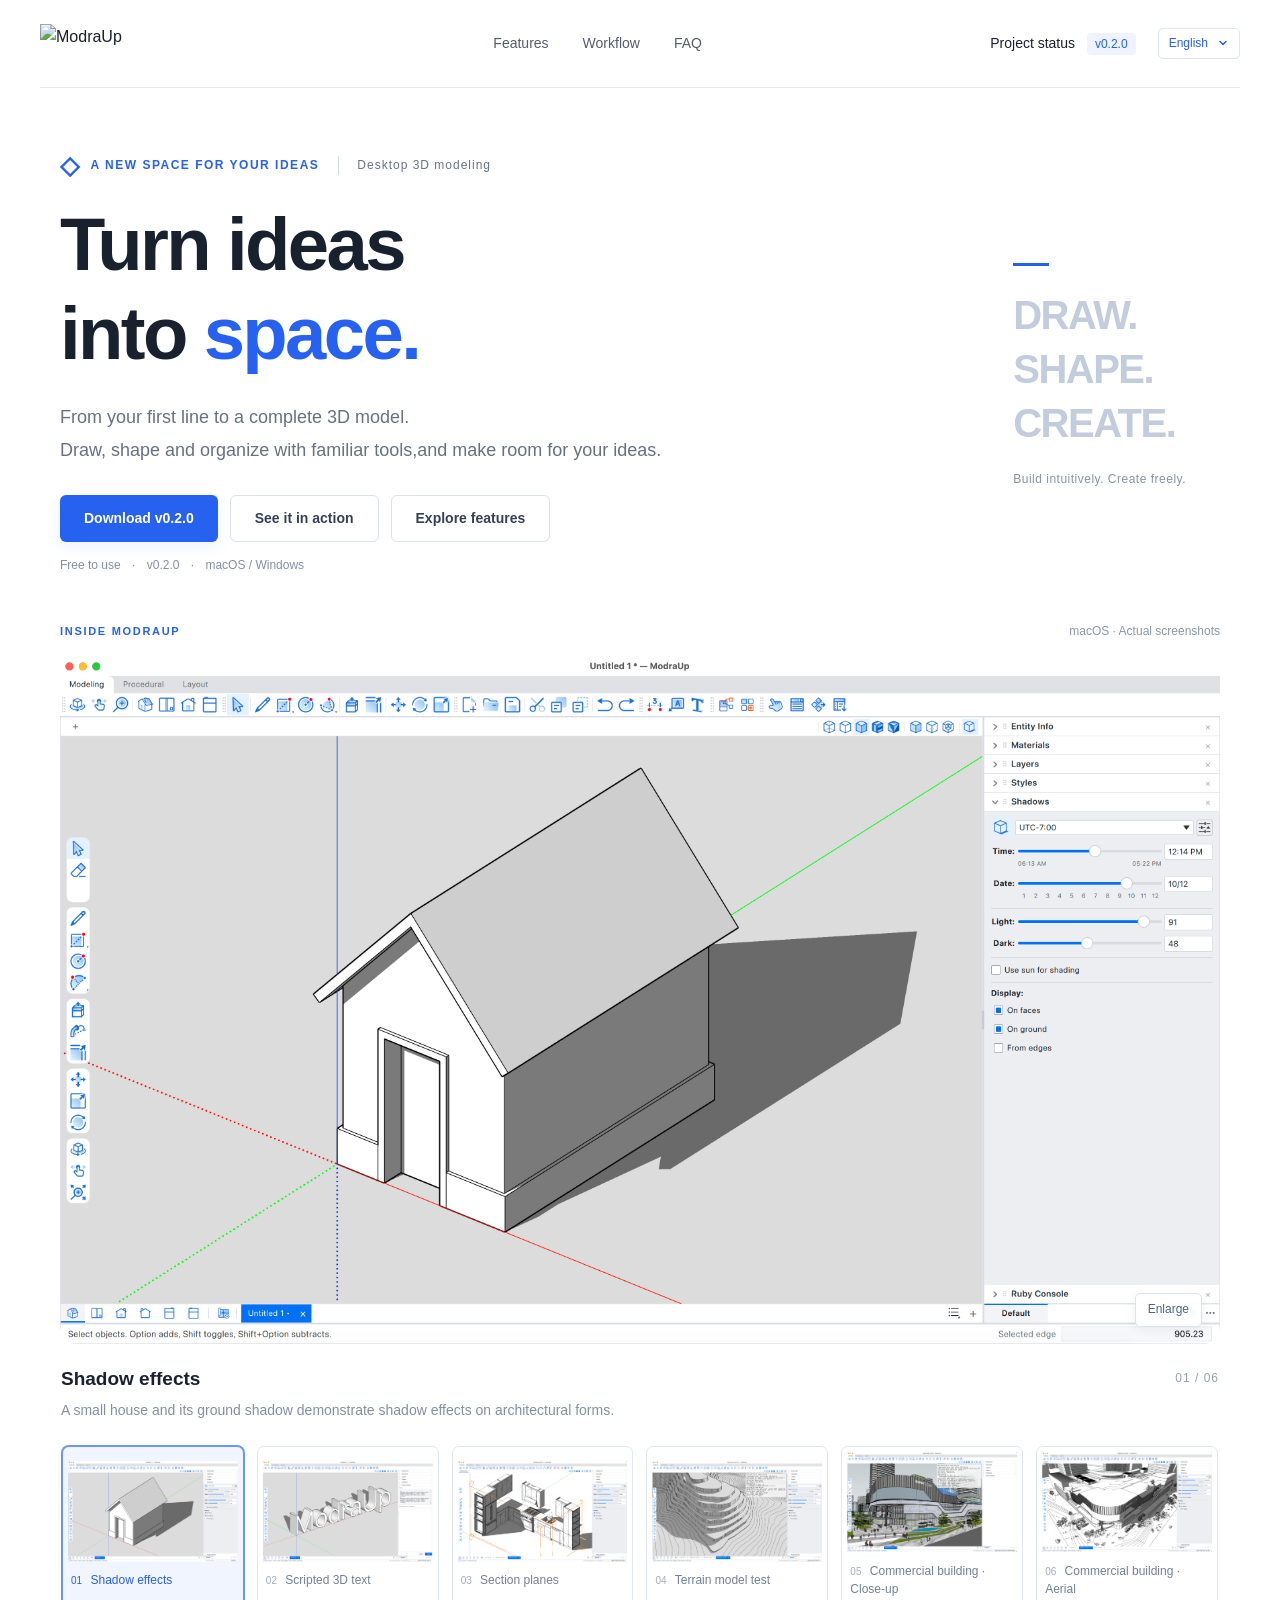
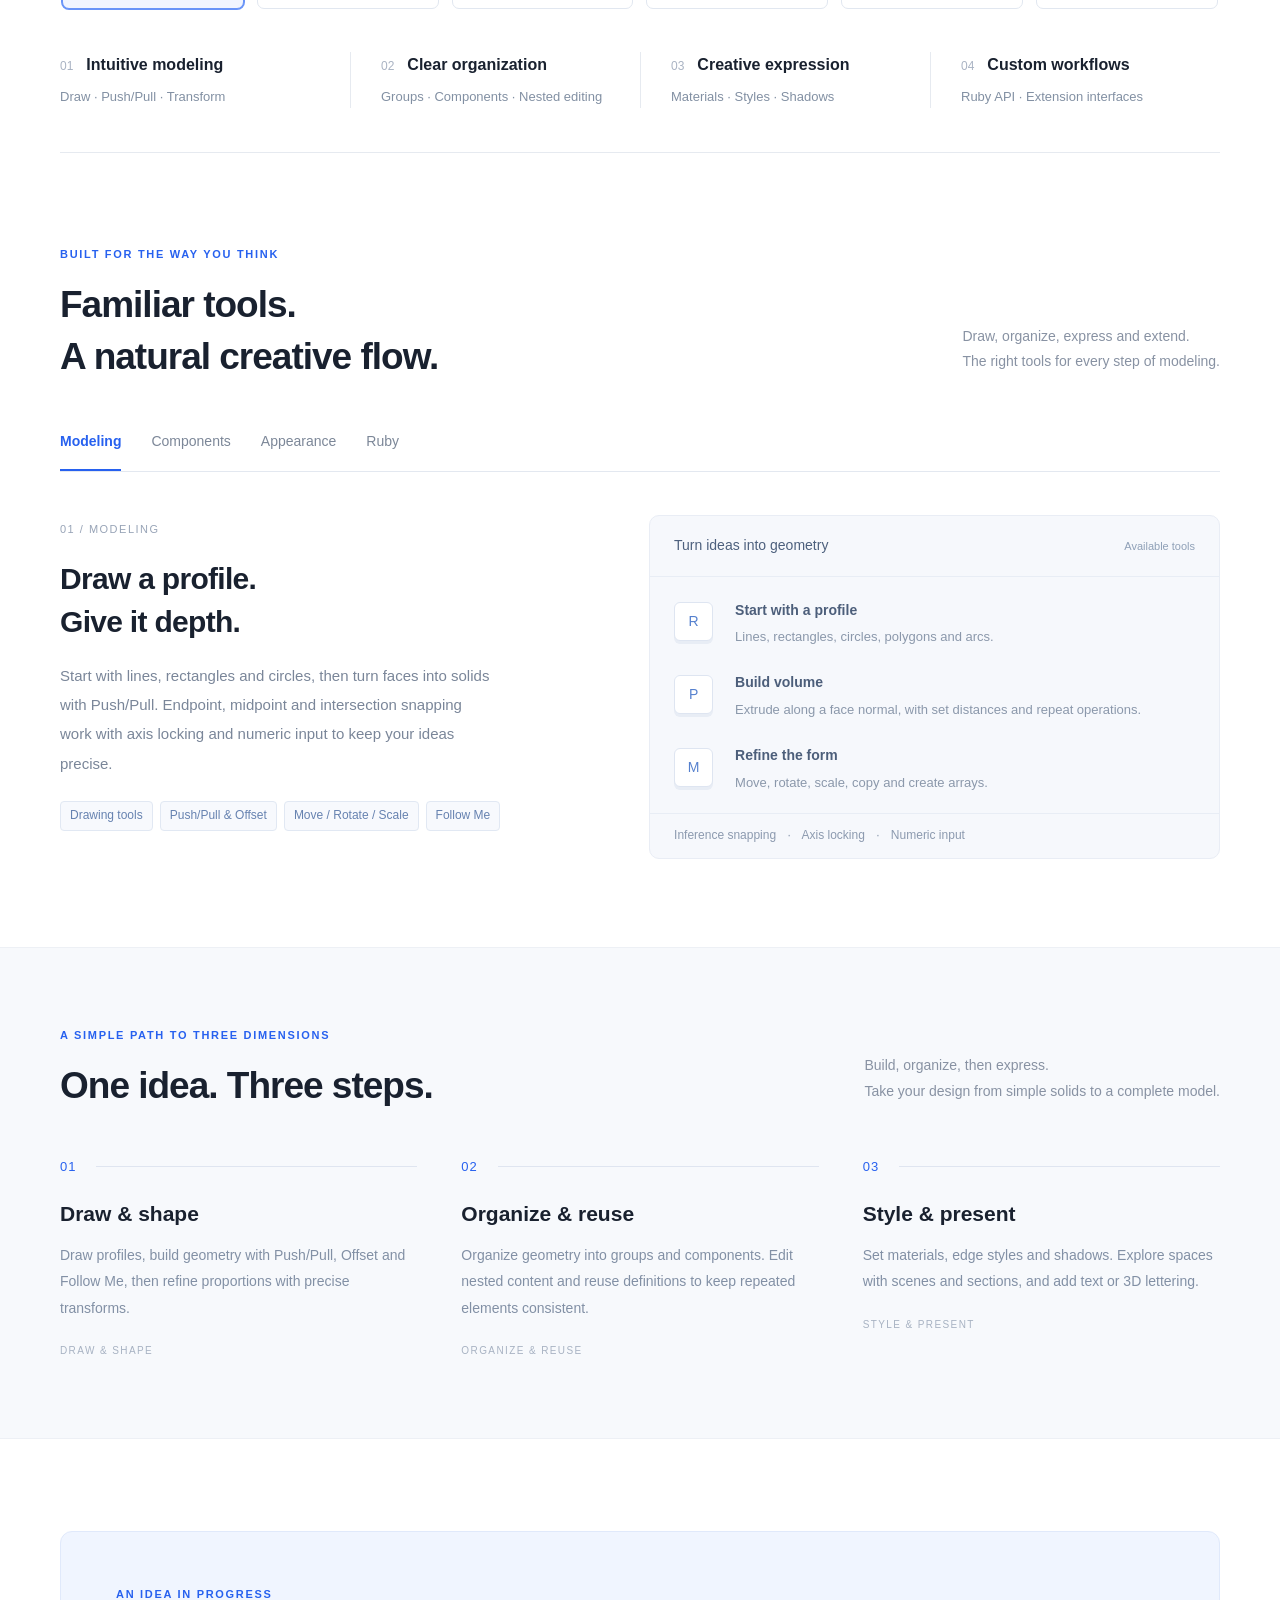
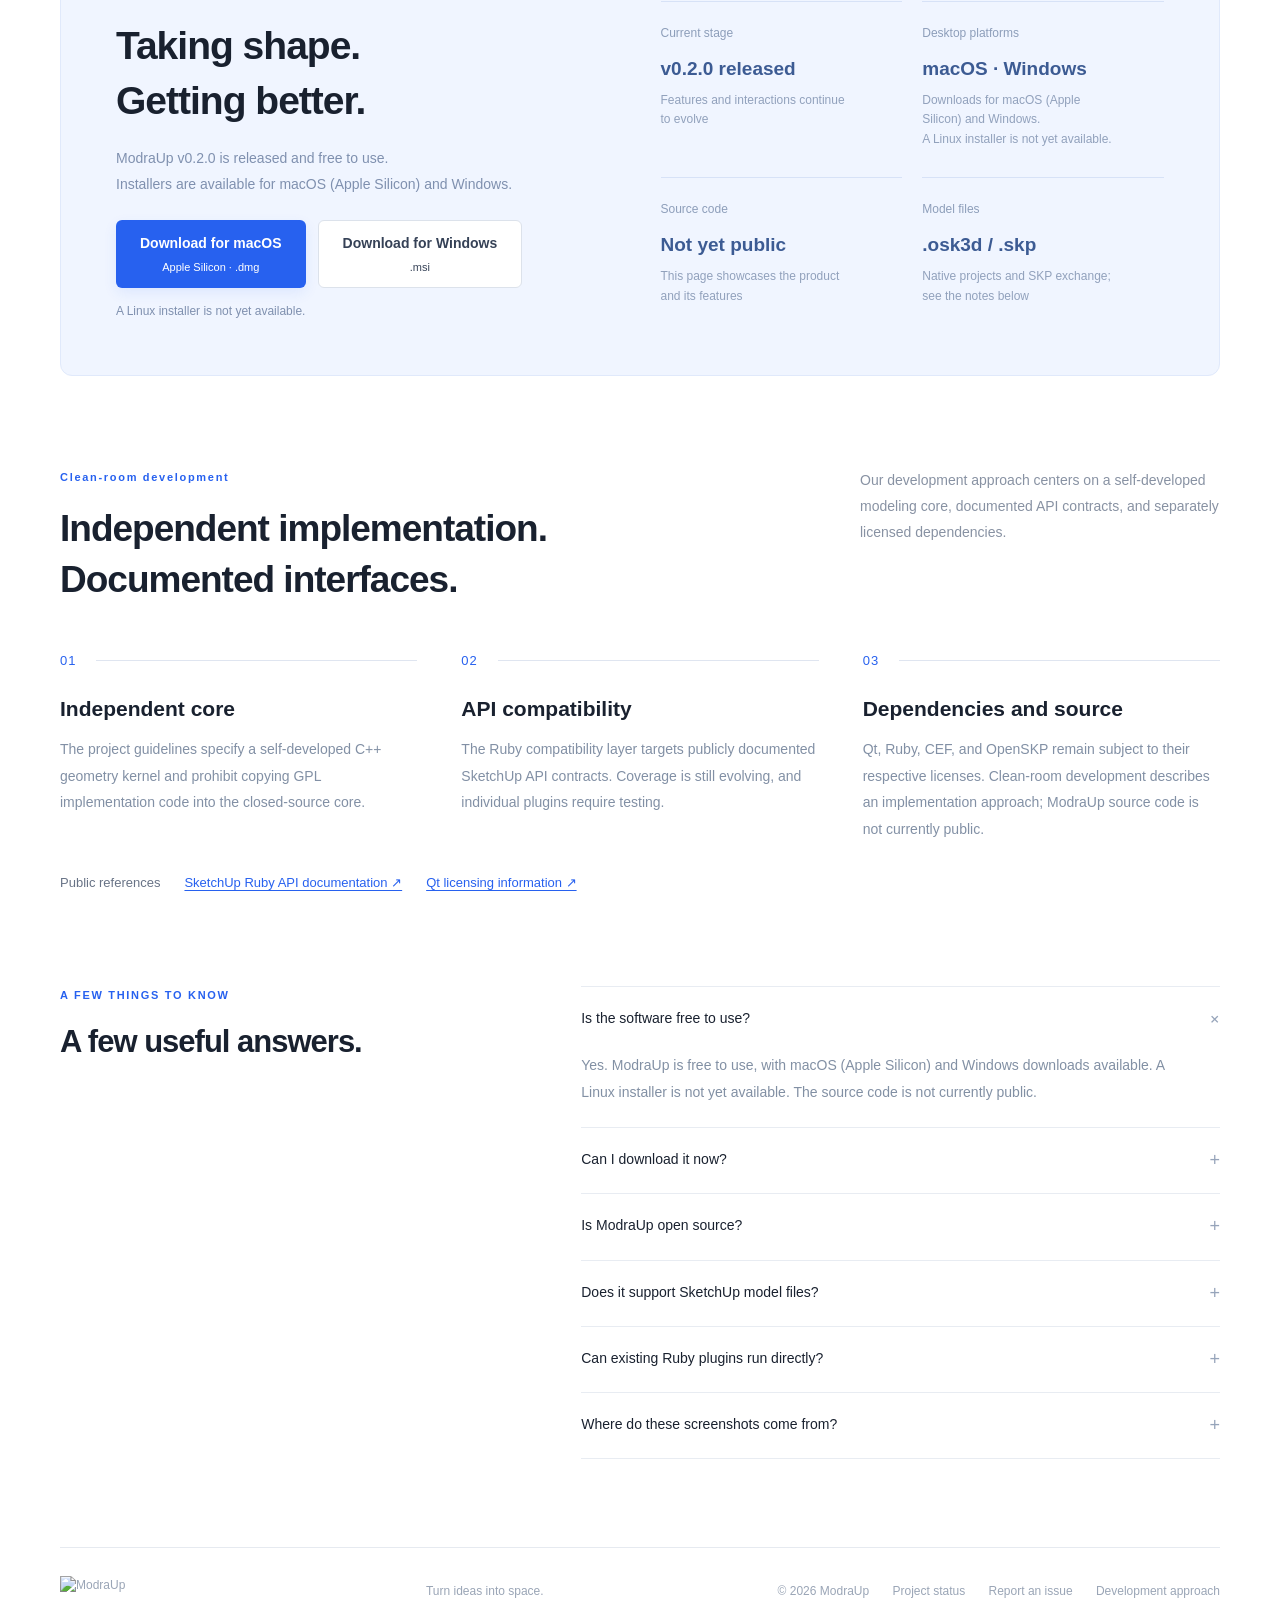
==== commit 574c643b: "Update v0.2.0 downloads and add clean-room development information" ====
--- a/index.html
+++ b/index.html
@@ -3,7 +3,7 @@
 <head>
   <meta charset="utf-8">
   <meta name="viewport" content="width=device-width,initial-scale=1">
-  <meta name="description" content="ModraUp v0.1.0 is released: a free desktop 3D modeling tool. Download for macOS (Apple Silicon) and Windows. A Linux installer is not yet available.">
+  <meta name="description" content="ModraUp v0.2.0 is released: a free desktop 3D modeling tool. Download for macOS (Apple Silicon) and Windows. A Linux installer is not yet available.">
   <meta name="theme-color" content="#2761ef">
   <title>ModraUp — Turn ideas into space.</title>
   <link rel="alternate" hreflang="zh-CN" href="zh-cn.html">
@@ -23,12 +23,12 @@
   <header class="header">
     <a href="#" class="brand" aria-label="ModraUp home"><img src="assets/logo.svg" alt="ModraUp" width="132" height="32"></a>
     <nav aria-label="Main navigation"><a href="#features">Features</a><a href="#workflow">Workflow</a><a href="#questions">FAQ</a></nav>
-    <div class="header-actions"><a class="header-link" href="#project">Project status <span class="version">v0.1.0</span></a><details class="language-picker"><summary aria-label="Choose language">English<span aria-hidden="true">⌄</span></summary><nav class="language-menu" aria-label="Choose language"><a href="zh-cn.html" lang="zh-CN" hreflang="zh-CN">简体中文</a><a href="zh-hant.html" lang="zh-Hant" hreflang="zh-Hant">繁體中文</a><a href="index.html" lang="en" hreflang="en" aria-current="page">English</a><a href="es.html" lang="es" hreflang="es">Español</a><a href="fr.html" lang="fr" hreflang="fr">Français</a><a href="ja.html" lang="ja" hreflang="ja">日本語</a><a href="ko.html" lang="ko" hreflang="ko">한국어</a></nav></details></div>
+    <div class="header-actions"><a class="header-link" href="#project">Project status <span class="version">v0.2.0</span></a><details class="language-picker"><summary aria-label="Choose language">English<span aria-hidden="true">⌄</span></summary><nav class="language-menu" aria-label="Choose language"><a href="zh-cn.html" lang="zh-CN" hreflang="zh-CN">简体中文</a><a href="zh-hant.html" lang="zh-Hant" hreflang="zh-Hant">繁體中文</a><a href="index.html" lang="en" hreflang="en" aria-current="page">English</a><a href="es.html" lang="es" hreflang="es">Español</a><a href="fr.html" lang="fr" hreflang="fr">Français</a><a href="ja.html" lang="ja" hreflang="ja">日本語</a><a href="ko.html" lang="ko" hreflang="ko">한국어</a></nav></details></div>
   </header>
   <main>
     <section class="hero wrap">
       <div class="eyebrow"><span class="small-cube">◇</span> A NEW SPACE FOR YOUR IDEAS <span class="hero-tag">Desktop 3D modeling</span></div>
-      <div class="hero-row"><div><h1>Turn ideas<br>into <span class="blue">space.</span></h1><p class="hero-copy">From your first line to a complete 3D model.<br>Draw, shape and organize with familiar tools,<br class="mobile-break">and make room for your ideas.</p><div class="hero-actions"><a class="button primary" href="#download">Download v0.1.0</a><a class="button secondary" href="#demo">See it in action</a><a class="button secondary" href="#features">Explore features</a></div><p class="hero-note">Free to use <span>·</span> v0.1.0 <span>·</span> macOS / Windows</p></div><div class="hero-aside"><span class="aside-rule"></span><p>DRAW.<br>SHAPE.<br>CREATE.</p><span>Build intuitively. Create freely.</span></div></div>
+      <div class="hero-row"><div><h1>Turn ideas<br>into <span class="blue">space.</span></h1><p class="hero-copy">From your first line to a complete 3D model.<br>Draw, shape and organize with familiar tools,<br class="mobile-break">and make room for your ideas.</p><div class="hero-actions"><a class="button primary" href="#download">Download v0.2.0</a><a class="button secondary" href="#demo">See it in action</a><a class="button secondary" href="#features">Explore features</a></div><p class="hero-note">Free to use <span>·</span> v0.2.0 <span>·</span> macOS / Windows</p></div><div class="hero-aside"><span class="aside-rule"></span><p>DRAW.<br>SHAPE.<br>CREATE.</p><span>Build intuitively. Create freely.</span></div></div>
     </section>
 
     <section class="demo-section wrap" id="demo" aria-label="Application screenshots">
@@ -61,10 +61,16 @@
 
     <section class="workflow-section" id="workflow"><div class="wrap section"><div class="section-heading"><div><p class="section-kicker">A SIMPLE PATH TO THREE DIMENSIONS</p><h2>One idea. Three steps.</h2></div><p>Build, organize, then express.<br>Take your design from simple solids to a complete model.</p></div><div class="steps"><article><span class="step-no">01 <i></i></span><h3>Draw & shape</h3><p>Draw profiles, build geometry with Push/Pull, Offset and Follow Me, then refine proportions with precise transforms.</p><span class="step-foot">DRAW & SHAPE</span></article><article><span class="step-no">02 <i></i></span><h3>Organize & reuse</h3><p>Organize geometry into groups and components. Edit nested content and reuse definitions to keep repeated elements consistent.</p><span class="step-foot">ORGANIZE & REUSE</span></article><article><span class="step-no">03 <i></i></span><h3>Style & present</h3><p>Set materials, edge styles and shadows. Explore spaces with scenes and sections, and add text or 3D lettering.</p><span class="step-foot">STYLE & PRESENT</span></article></div></div></section>
 
-    <section class="project-section wrap section" id="project"><div class="project-card"><div><p class="section-kicker">AN IDEA IN PROGRESS</p><h2>Taking shape.<br>Getting better.</h2><p>ModraUp v0.1.0 is released and free to use.<br>Installers are available for macOS (Apple Silicon) and Windows.</p><div class="download-actions" id="download"><a class="button primary" href="https://github.com/modraup/ModraUp/releases/download/v0.1.0/ModraUp-0.1.0-macOS-arm64.dmg">Download for macOS <small>Apple Silicon · .dmg</small></a><a class="button secondary" href="https://github.com/modraup/ModraUp/releases/download/v0.1.0/ModraUp-0.1.0-Windows.msi">Download for Windows <small>.msi</small></a></div><p class="download-note">A Linux installer is not yet available.</p></div><div class="project-facts"><div><span>Current stage</span><strong>v0.1.0 released</strong><p>Features and interactions continue to evolve</p></div><div><span>Desktop platforms</span><strong>macOS · Windows</strong><p>Downloads for macOS (Apple Silicon) and Windows.<br>A Linux installer is not yet available.</p></div><div><span>Source code</span><strong>Not yet public</strong><p>This page showcases the product and its features</p></div><div><span>Model files</span><strong>.osk3d / .skp</strong><p>Native projects and SKP exchange; see the notes below</p></div></div></div></section>
+    <section class="project-section wrap section" id="project"><div class="project-card"><div><p class="section-kicker">AN IDEA IN PROGRESS</p><h2>Taking shape.<br>Getting better.</h2><p>ModraUp v0.2.0 is released and free to use.<br>Installers are available for macOS (Apple Silicon) and Windows.</p><div class="download-actions" id="download"><a class="button primary" href="https://github.com/modraup/ModraUp/releases/download/v0.2.0/ModraUp-0.2.0-macOS-arm64.dmg">Download for macOS <small>Apple Silicon · .dmg</small></a><a class="button secondary" href="https://github.com/modraup/ModraUp/releases/download/v0.2.0/ModraUp-0.2.0-Windows.msi">Download for Windows <small>.msi</small></a></div><p class="download-note">A Linux installer is not yet available.</p></div><div class="project-facts"><div><span>Current stage</span><strong>v0.2.0 released</strong><p>Features and interactions continue to evolve</p></div><div><span>Desktop platforms</span><strong>macOS · Windows</strong><p>Downloads for macOS (Apple Silicon) and Windows.<br>A Linux installer is not yet available.</p></div><div><span>Source code</span><strong>Not yet public</strong><p>This page showcases the product and its features</p></div><div><span>Model files</span><strong>.osk3d / .skp</strong><p>Native projects and SKP exchange; see the notes below</p></div></div></div></section>
 
-    <section class="faq wrap section" id="questions"><div class="faq-title"><p class="section-kicker">A FEW THINGS TO KNOW</p><h2>A few useful answers.</h2></div><div class="faq-list"><details open><summary>Is the software free to use?<span>+</span></summary><p>Yes. ModraUp is free to use, with macOS (Apple Silicon) and Windows downloads available. A Linux installer is not yet available. The source code is not currently public.</p></details><details><summary>Can I download it now?<span>+</span></summary><p>Yes. v0.1.0 is released. Download the macOS (Apple Silicon, .dmg) or Windows (.msi) installer. A Linux installer is not yet available. <a href="#download">Go to downloads</a></p></details><details><summary>Is ModraUp open source?<span>+</span></summary><p>The source code is not currently public. Any plans to open the source will be announced separately.</p></details><details><summary>Does it support SketchUp model files?<span>+</span></summary><p>OpenSKP enables .skp import and export; the native project format is .osk3d. SKP exchange does not cover every feature: models containing section entities must be saved as .osk3d, and model and scene shadow settings do not fully round-trip through SKP.</p></details><details><summary>Can existing Ruby plugins run directly?<span>+</span></summary><p>The project is implementing a Ruby API with names matching SketchUp, including extension loading, a Ruby console, toolbars and HTML extension interfaces. API coverage and behavior are incomplete, so plugins need individual testing. Full compatibility is not guaranteed.</p></details><details><summary>Where do these screenshots come from?<span>+</span></summary><p>These six screenshots were captured from ModraUp on macOS. They show house shadows, scripted 3D text, section planes, a large terrain model, and two views of a large outdoor commercial building model. The model tests reflect specific scenes and do not represent performance for every model.</p></details></div></section>
+    <section class="development-section wrap section" id="development" aria-labelledby="development-title">
+      <div class="section-heading"><div><p class="section-kicker">Clean-room development</p><h2 id="development-title">Independent implementation.<br>Documented interfaces.</h2></div><p>Our development approach centers on a self-developed modeling core, documented API contracts, and separately licensed dependencies.</p></div>
+      <div class="steps"><article><span class="step-no">01 <i></i></span><h3>Independent core</h3><p>The project guidelines specify a self-developed C++ geometry kernel and prohibit copying GPL implementation code into the closed-source core.</p></article><article><span class="step-no">02 <i></i></span><h3>API compatibility</h3><p>The Ruby compatibility layer targets publicly documented SketchUp API contracts. Coverage is still evolving, and individual plugins require testing.</p></article><article><span class="step-no">03 <i></i></span><h3>Dependencies and source</h3><p>Qt, Ruby, CEF, and OpenSKP remain subject to their respective licenses. Clean-room development describes an implementation approach; ModraUp source code is not currently public.</p></article></div>
+      <nav class="development-resources" aria-label="Public references"><span>Public references</span><a href="https://ruby.sketchup.com/" target="_blank" rel="noopener noreferrer">SketchUp Ruby API documentation ↗</a><a href="https://doc.qt.io/qt-6/licensing.html" target="_blank" rel="noopener noreferrer">Qt licensing information ↗</a></nav>
+    </section>
+
+    <section class="faq wrap section" id="questions"><div class="faq-title"><p class="section-kicker">A FEW THINGS TO KNOW</p><h2>A few useful answers.</h2></div><div class="faq-list"><details open><summary>Is the software free to use?<span>+</span></summary><p>Yes. ModraUp is free to use, with macOS (Apple Silicon) and Windows downloads available. A Linux installer is not yet available. The source code is not currently public.</p></details><details><summary>Can I download it now?<span>+</span></summary><p>Yes. v0.2.0 is released. Download the macOS (Apple Silicon, .dmg) or Windows (.msi) installer. A Linux installer is not yet available. <a href="#download">Go to downloads</a></p></details><details><summary>Is ModraUp open source?<span>+</span></summary><p>The source code is not currently public. Any plans to open the source will be announced separately.</p></details><details><summary>Does it support SketchUp model files?<span>+</span></summary><p>OpenSKP enables .skp import and export; the native project format is .osk3d. SKP exchange does not cover every feature: models containing section entities must be saved as .osk3d, and model and scene shadow settings do not fully round-trip through SKP.</p></details><details><summary>Can existing Ruby plugins run directly?<span>+</span></summary><p>The project is implementing a Ruby API with names matching SketchUp, including extension loading, a Ruby console, toolbars and HTML extension interfaces. API coverage and behavior are incomplete, so plugins need individual testing. Full compatibility is not guaranteed.</p></details><details><summary>Where do these screenshots come from?<span>+</span></summary><p>These six screenshots were captured from ModraUp on macOS. They show house shadows, scripted 3D text, section planes, a large terrain model, and two views of a large outdoor commercial building model. The model tests reflect specific scenes and do not represent performance for every model.</p></details></div></section>
   </main>
-  <footer class="footer wrap"><a href="#" class="brand"><img src="assets/logo.svg" alt="ModraUp" width="132" height="32"></a><span>Turn ideas into space.</span><span>© <span id="year">2026</span> ModraUp <a href="#project">Project status</a> <a href="https://github.com/modraup/ModraUp/issues" target="_blank" rel="noopener noreferrer">Report an issue</a></span></footer>
+  <footer class="footer wrap"><a href="#" class="brand"><img src="assets/logo.svg" alt="ModraUp" width="132" height="32"></a><span>Turn ideas into space.</span><span>© <span id="year">2026</span> ModraUp <a href="#project">Project status</a> <a href="https://github.com/modraup/ModraUp/issues" target="_blank" rel="noopener noreferrer">Report an issue</a> <a href="#development">Development approach</a></span></footer>
 </body>
 </html>
--- a/styles.css
+++ b/styles.css
@@ -42,3 +42,9 @@
 .download-actions small{font-size:11px;font-weight:400}
 .project-card>div>p.download-note{font-size:12px;margin:12px 0 0}
 .faq-list details p a{color:var(--blue);text-decoration:underline}
+.development-section{padding-bottom:0}
+.development-section .section-heading{gap:32px;align-items:flex-start}
+.development-section .section-heading>p{max-width:360px}
+.development-resources{display:flex;flex-wrap:wrap;gap:12px 24px;margin-top:30px;font-size:13px}
+.development-resources>span{color:var(--muted)}
+.development-resources a{color:var(--blue);text-decoration:underline;text-underline-offset:3px;overflow-wrap:anywhere}
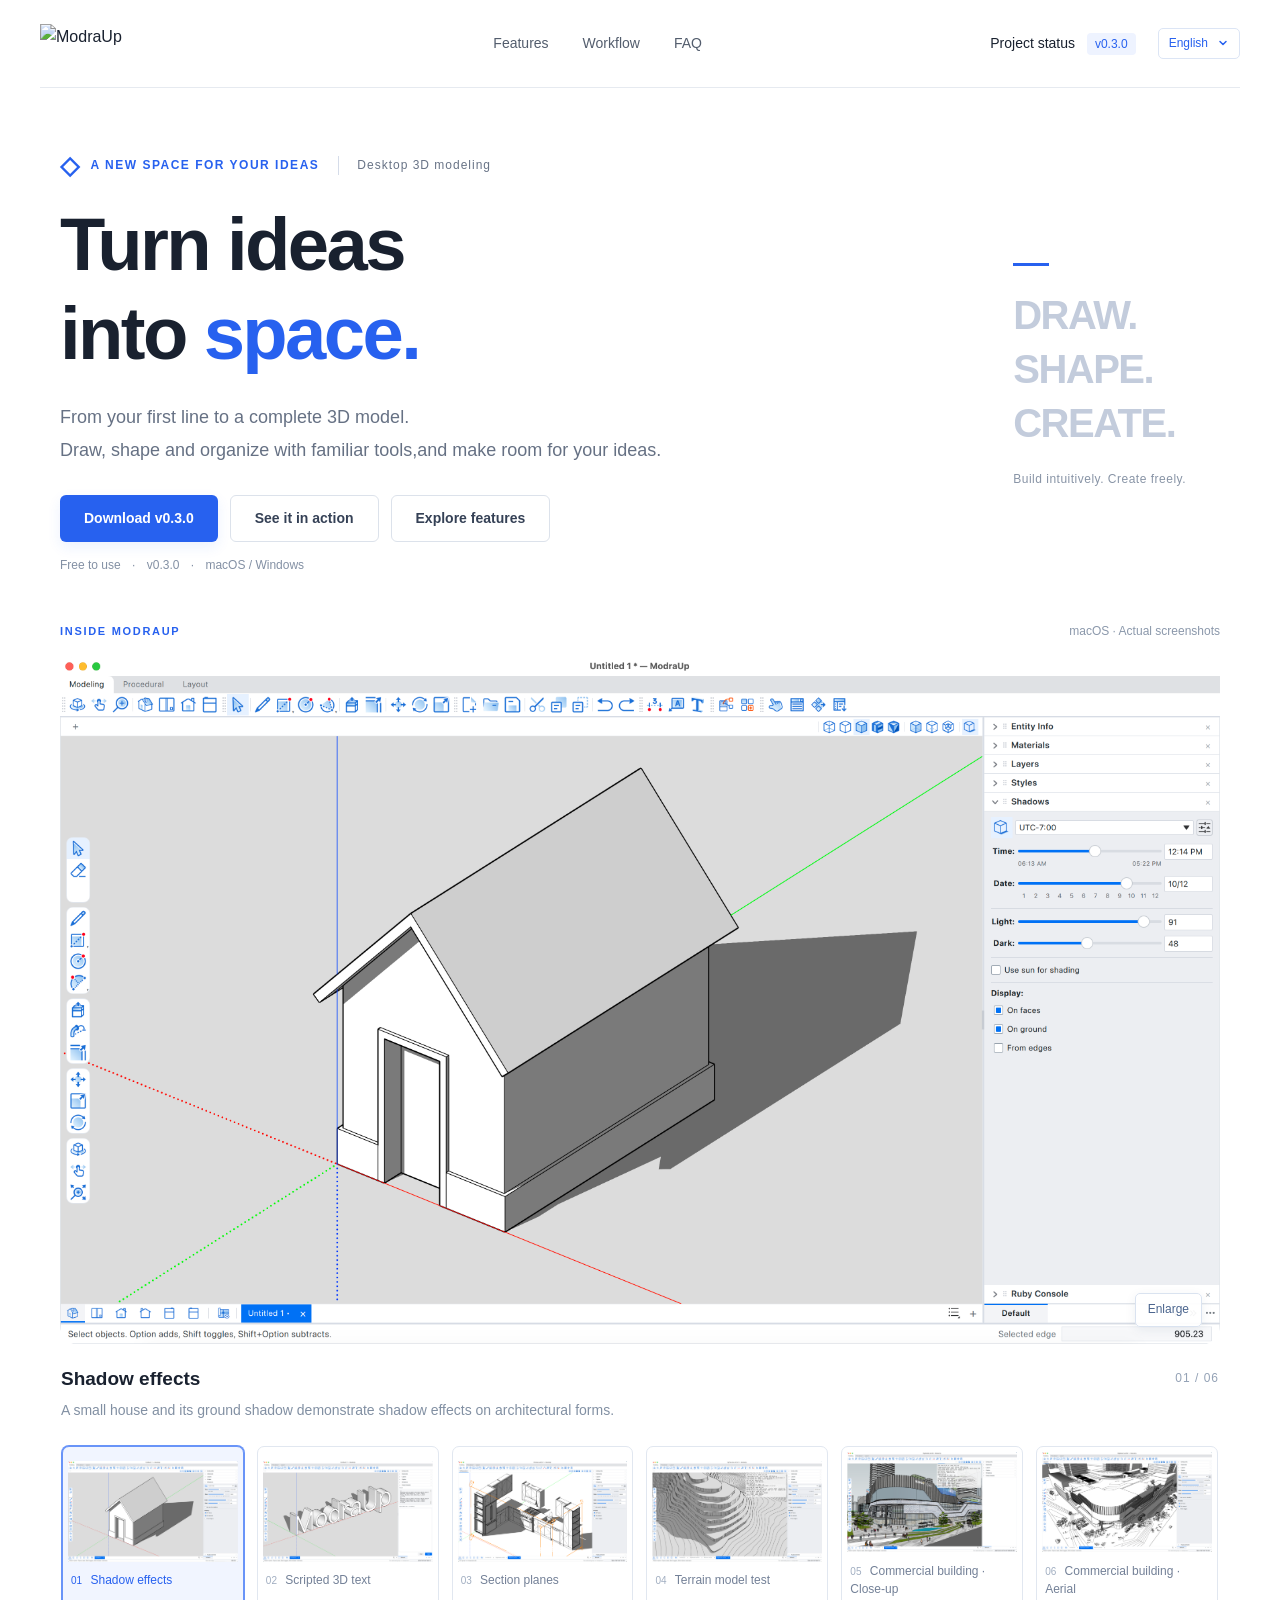
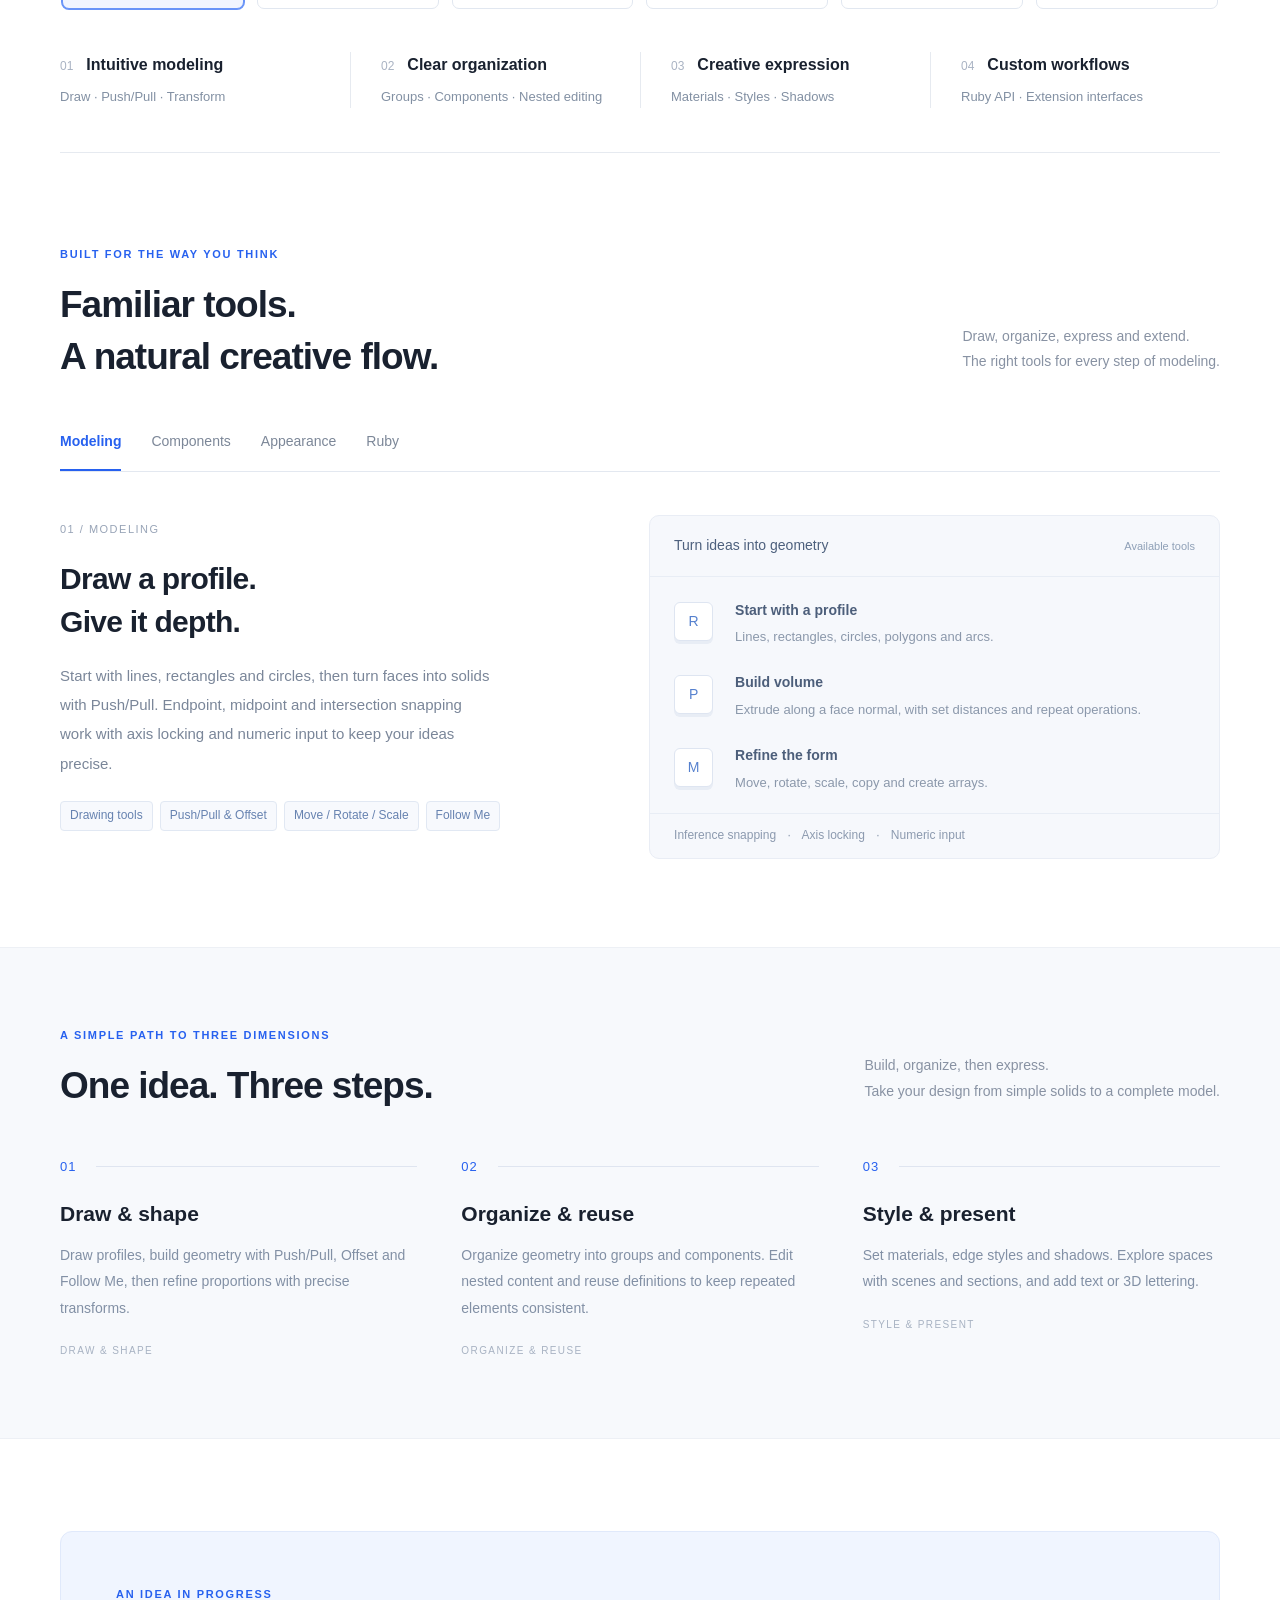
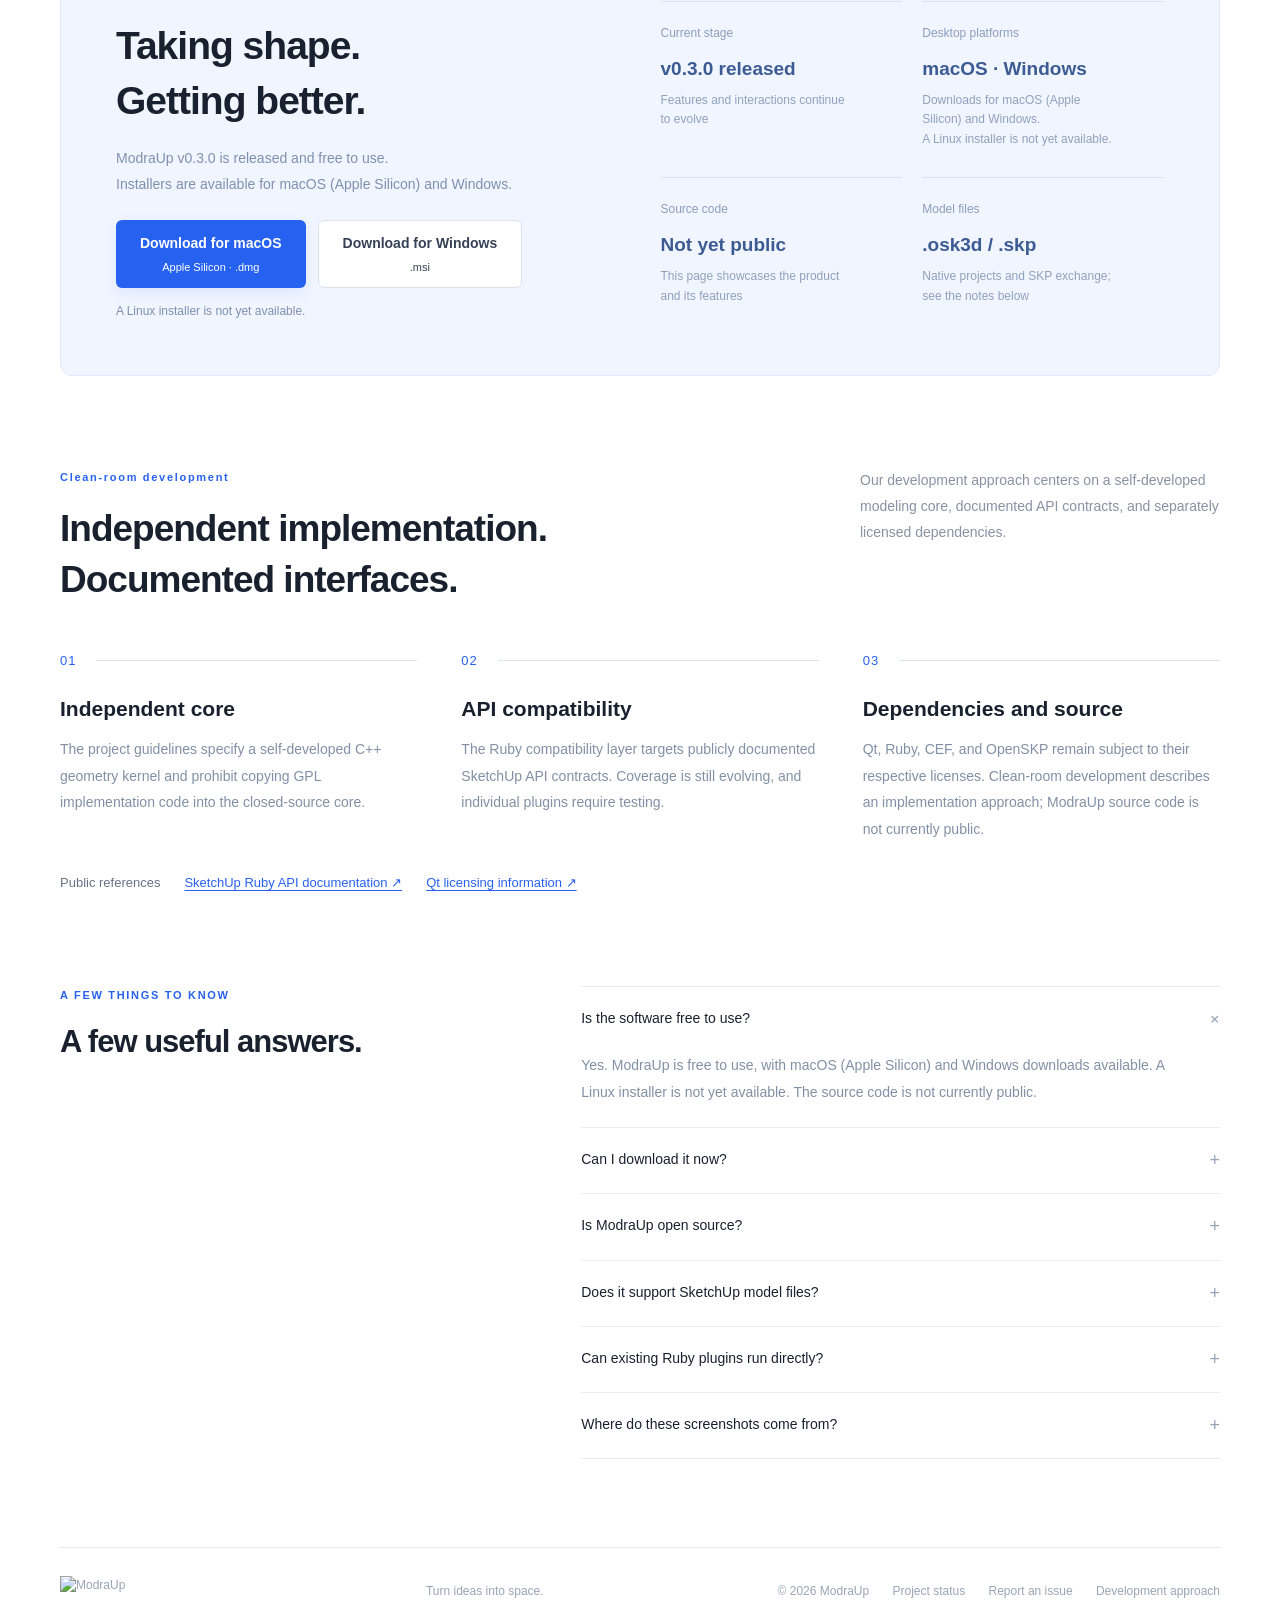
==== commit ed6be1ae: "Update website downloads for ModraUp v0.3.0" ====
--- a/index.html
+++ b/index.html
@@ -3,7 +3,7 @@
 <head>
   <meta charset="utf-8">
   <meta name="viewport" content="width=device-width,initial-scale=1">
-  <meta name="description" content="ModraUp v0.2.0 is released: a free desktop 3D modeling tool. Download for macOS (Apple Silicon) and Windows. A Linux installer is not yet available.">
+  <meta name="description" content="ModraUp v0.3.0 is released: a free desktop 3D modeling tool. Download for macOS (Apple Silicon) and Windows. A Linux installer is not yet available.">
   <meta name="theme-color" content="#2761ef">
   <title>ModraUp — Turn ideas into space.</title>
   <link rel="alternate" hreflang="zh-CN" href="zh-cn.html">
@@ -23,12 +23,12 @@
   <header class="header">
     <a href="#" class="brand" aria-label="ModraUp home"><img src="assets/logo.svg" alt="ModraUp" width="132" height="32"></a>
     <nav aria-label="Main navigation"><a href="#features">Features</a><a href="#workflow">Workflow</a><a href="#questions">FAQ</a></nav>
-    <div class="header-actions"><a class="header-link" href="#project">Project status <span class="version">v0.2.0</span></a><details class="language-picker"><summary aria-label="Choose language">English<span aria-hidden="true">⌄</span></summary><nav class="language-menu" aria-label="Choose language"><a href="zh-cn.html" lang="zh-CN" hreflang="zh-CN">简体中文</a><a href="zh-hant.html" lang="zh-Hant" hreflang="zh-Hant">繁體中文</a><a href="index.html" lang="en" hreflang="en" aria-current="page">English</a><a href="es.html" lang="es" hreflang="es">Español</a><a href="fr.html" lang="fr" hreflang="fr">Français</a><a href="ja.html" lang="ja" hreflang="ja">日本語</a><a href="ko.html" lang="ko" hreflang="ko">한국어</a></nav></details></div>
+    <div class="header-actions"><a class="header-link" href="#project">Project status <span class="version">v0.3.0</span></a><details class="language-picker"><summary aria-label="Choose language">English<span aria-hidden="true">⌄</span></summary><nav class="language-menu" aria-label="Choose language"><a href="zh-cn.html" lang="zh-CN" hreflang="zh-CN">简体中文</a><a href="zh-hant.html" lang="zh-Hant" hreflang="zh-Hant">繁體中文</a><a href="index.html" lang="en" hreflang="en" aria-current="page">English</a><a href="es.html" lang="es" hreflang="es">Español</a><a href="fr.html" lang="fr" hreflang="fr">Français</a><a href="ja.html" lang="ja" hreflang="ja">日本語</a><a href="ko.html" lang="ko" hreflang="ko">한국어</a></nav></details></div>
   </header>
   <main>
     <section class="hero wrap">
       <div class="eyebrow"><span class="small-cube">◇</span> A NEW SPACE FOR YOUR IDEAS <span class="hero-tag">Desktop 3D modeling</span></div>
-      <div class="hero-row"><div><h1>Turn ideas<br>into <span class="blue">space.</span></h1><p class="hero-copy">From your first line to a complete 3D model.<br>Draw, shape and organize with familiar tools,<br class="mobile-break">and make room for your ideas.</p><div class="hero-actions"><a class="button primary" href="#download">Download v0.2.0</a><a class="button secondary" href="#demo">See it in action</a><a class="button secondary" href="#features">Explore features</a></div><p class="hero-note">Free to use <span>·</span> v0.2.0 <span>·</span> macOS / Windows</p></div><div class="hero-aside"><span class="aside-rule"></span><p>DRAW.<br>SHAPE.<br>CREATE.</p><span>Build intuitively. Create freely.</span></div></div>
+      <div class="hero-row"><div><h1>Turn ideas<br>into <span class="blue">space.</span></h1><p class="hero-copy">From your first line to a complete 3D model.<br>Draw, shape and organize with familiar tools,<br class="mobile-break">and make room for your ideas.</p><div class="hero-actions"><a class="button primary" href="#download">Download v0.3.0</a><a class="button secondary" href="#demo">See it in action</a><a class="button secondary" href="#features">Explore features</a></div><p class="hero-note">Free to use <span>·</span> v0.3.0 <span>·</span> macOS / Windows</p></div><div class="hero-aside"><span class="aside-rule"></span><p>DRAW.<br>SHAPE.<br>CREATE.</p><span>Build intuitively. Create freely.</span></div></div>
     </section>
 
     <section class="demo-section wrap" id="demo" aria-label="Application screenshots">
@@ -61,7 +61,7 @@
 
     <section class="workflow-section" id="workflow"><div class="wrap section"><div class="section-heading"><div><p class="section-kicker">A SIMPLE PATH TO THREE DIMENSIONS</p><h2>One idea. Three steps.</h2></div><p>Build, organize, then express.<br>Take your design from simple solids to a complete model.</p></div><div class="steps"><article><span class="step-no">01 <i></i></span><h3>Draw & shape</h3><p>Draw profiles, build geometry with Push/Pull, Offset and Follow Me, then refine proportions with precise transforms.</p><span class="step-foot">DRAW & SHAPE</span></article><article><span class="step-no">02 <i></i></span><h3>Organize & reuse</h3><p>Organize geometry into groups and components. Edit nested content and reuse definitions to keep repeated elements consistent.</p><span class="step-foot">ORGANIZE & REUSE</span></article><article><span class="step-no">03 <i></i></span><h3>Style & present</h3><p>Set materials, edge styles and shadows. Explore spaces with scenes and sections, and add text or 3D lettering.</p><span class="step-foot">STYLE & PRESENT</span></article></div></div></section>
 
-    <section class="project-section wrap section" id="project"><div class="project-card"><div><p class="section-kicker">AN IDEA IN PROGRESS</p><h2>Taking shape.<br>Getting better.</h2><p>ModraUp v0.2.0 is released and free to use.<br>Installers are available for macOS (Apple Silicon) and Windows.</p><div class="download-actions" id="download"><a class="button primary" href="https://github.com/modraup/ModraUp/releases/download/v0.2.0/ModraUp-0.2.0-macOS-arm64.dmg">Download for macOS <small>Apple Silicon · .dmg</small></a><a class="button secondary" href="https://github.com/modraup/ModraUp/releases/download/v0.2.0/ModraUp-0.2.0-Windows.msi">Download for Windows <small>.msi</small></a></div><p class="download-note">A Linux installer is not yet available.</p></div><div class="project-facts"><div><span>Current stage</span><strong>v0.2.0 released</strong><p>Features and interactions continue to evolve</p></div><div><span>Desktop platforms</span><strong>macOS · Windows</strong><p>Downloads for macOS (Apple Silicon) and Windows.<br>A Linux installer is not yet available.</p></div><div><span>Source code</span><strong>Not yet public</strong><p>This page showcases the product and its features</p></div><div><span>Model files</span><strong>.osk3d / .skp</strong><p>Native projects and SKP exchange; see the notes below</p></div></div></div></section>
+    <section class="project-section wrap section" id="project"><div class="project-card"><div><p class="section-kicker">AN IDEA IN PROGRESS</p><h2>Taking shape.<br>Getting better.</h2><p>ModraUp v0.3.0 is released and free to use.<br>Installers are available for macOS (Apple Silicon) and Windows.</p><div class="download-actions" id="download"><a class="button primary" href="https://github.com/modraup/ModraUp/releases/download/v0.3.0/ModraUp-0.3.0-macOS-arm64.dmg">Download for macOS <small>Apple Silicon · .dmg</small></a><a class="button secondary" href="https://github.com/modraup/ModraUp/releases/download/v0.3.0/ModraUp-0.3.0-Windows.msi">Download for Windows <small>.msi</small></a></div><p class="download-note">A Linux installer is not yet available.</p></div><div class="project-facts"><div><span>Current stage</span><strong>v0.3.0 released</strong><p>Features and interactions continue to evolve</p></div><div><span>Desktop platforms</span><strong>macOS · Windows</strong><p>Downloads for macOS (Apple Silicon) and Windows.<br>A Linux installer is not yet available.</p></div><div><span>Source code</span><strong>Not yet public</strong><p>This page showcases the product and its features</p></div><div><span>Model files</span><strong>.osk3d / .skp</strong><p>Native projects and SKP exchange; see the notes below</p></div></div></div></section>
 
     <section class="development-section wrap section" id="development" aria-labelledby="development-title">
       <div class="section-heading"><div><p class="section-kicker">Clean-room development</p><h2 id="development-title">Independent implementation.<br>Documented interfaces.</h2></div><p>Our development approach centers on a self-developed modeling core, documented API contracts, and separately licensed dependencies.</p></div>
@@ -69,7 +69,7 @@
       <nav class="development-resources" aria-label="Public references"><span>Public references</span><a href="https://ruby.sketchup.com/" target="_blank" rel="noopener noreferrer">SketchUp Ruby API documentation ↗</a><a href="https://doc.qt.io/qt-6/licensing.html" target="_blank" rel="noopener noreferrer">Qt licensing information ↗</a></nav>
     </section>
 
-    <section class="faq wrap section" id="questions"><div class="faq-title"><p class="section-kicker">A FEW THINGS TO KNOW</p><h2>A few useful answers.</h2></div><div class="faq-list"><details open><summary>Is the software free to use?<span>+</span></summary><p>Yes. ModraUp is free to use, with macOS (Apple Silicon) and Windows downloads available. A Linux installer is not yet available. The source code is not currently public.</p></details><details><summary>Can I download it now?<span>+</span></summary><p>Yes. v0.2.0 is released. Download the macOS (Apple Silicon, .dmg) or Windows (.msi) installer. A Linux installer is not yet available. <a href="#download">Go to downloads</a></p></details><details><summary>Is ModraUp open source?<span>+</span></summary><p>The source code is not currently public. Any plans to open the source will be announced separately.</p></details><details><summary>Does it support SketchUp model files?<span>+</span></summary><p>OpenSKP enables .skp import and export; the native project format is .osk3d. SKP exchange does not cover every feature: models containing section entities must be saved as .osk3d, and model and scene shadow settings do not fully round-trip through SKP.</p></details><details><summary>Can existing Ruby plugins run directly?<span>+</span></summary><p>The project is implementing a Ruby API with names matching SketchUp, including extension loading, a Ruby console, toolbars and HTML extension interfaces. API coverage and behavior are incomplete, so plugins need individual testing. Full compatibility is not guaranteed.</p></details><details><summary>Where do these screenshots come from?<span>+</span></summary><p>These six screenshots were captured from ModraUp on macOS. They show house shadows, scripted 3D text, section planes, a large terrain model, and two views of a large outdoor commercial building model. The model tests reflect specific scenes and do not represent performance for every model.</p></details></div></section>
+    <section class="faq wrap section" id="questions"><div class="faq-title"><p class="section-kicker">A FEW THINGS TO KNOW</p><h2>A few useful answers.</h2></div><div class="faq-list"><details open><summary>Is the software free to use?<span>+</span></summary><p>Yes. ModraUp is free to use, with macOS (Apple Silicon) and Windows downloads available. A Linux installer is not yet available. The source code is not currently public.</p></details><details><summary>Can I download it now?<span>+</span></summary><p>Yes. v0.3.0 is released. Download the macOS (Apple Silicon, .dmg) or Windows (.msi) installer. A Linux installer is not yet available. <a href="#download">Go to downloads</a></p></details><details><summary>Is ModraUp open source?<span>+</span></summary><p>The source code is not currently public. Any plans to open the source will be announced separately.</p></details><details><summary>Does it support SketchUp model files?<span>+</span></summary><p>OpenSKP enables .skp import and export; the native project format is .osk3d. SKP exchange does not cover every feature: models containing section entities must be saved as .osk3d, and model and scene shadow settings do not fully round-trip through SKP.</p></details><details><summary>Can existing Ruby plugins run directly?<span>+</span></summary><p>The project is implementing a Ruby API with names matching SketchUp, including extension loading, a Ruby console, toolbars and HTML extension interfaces. API coverage and behavior are incomplete, so plugins need individual testing. Full compatibility is not guaranteed.</p></details><details><summary>Where do these screenshots come from?<span>+</span></summary><p>These six screenshots were captured from ModraUp on macOS. They show house shadows, scripted 3D text, section planes, a large terrain model, and two views of a large outdoor commercial building model. The model tests reflect specific scenes and do not represent performance for every model.</p></details></div></section>
   </main>
   <footer class="footer wrap"><a href="#" class="brand"><img src="assets/logo.svg" alt="ModraUp" width="132" height="32"></a><span>Turn ideas into space.</span><span>© <span id="year">2026</span> ModraUp <a href="#project">Project status</a> <a href="https://github.com/modraup/ModraUp/issues" target="_blank" rel="noopener noreferrer">Report an issue</a> <a href="#development">Development approach</a></span></footer>
 </body>
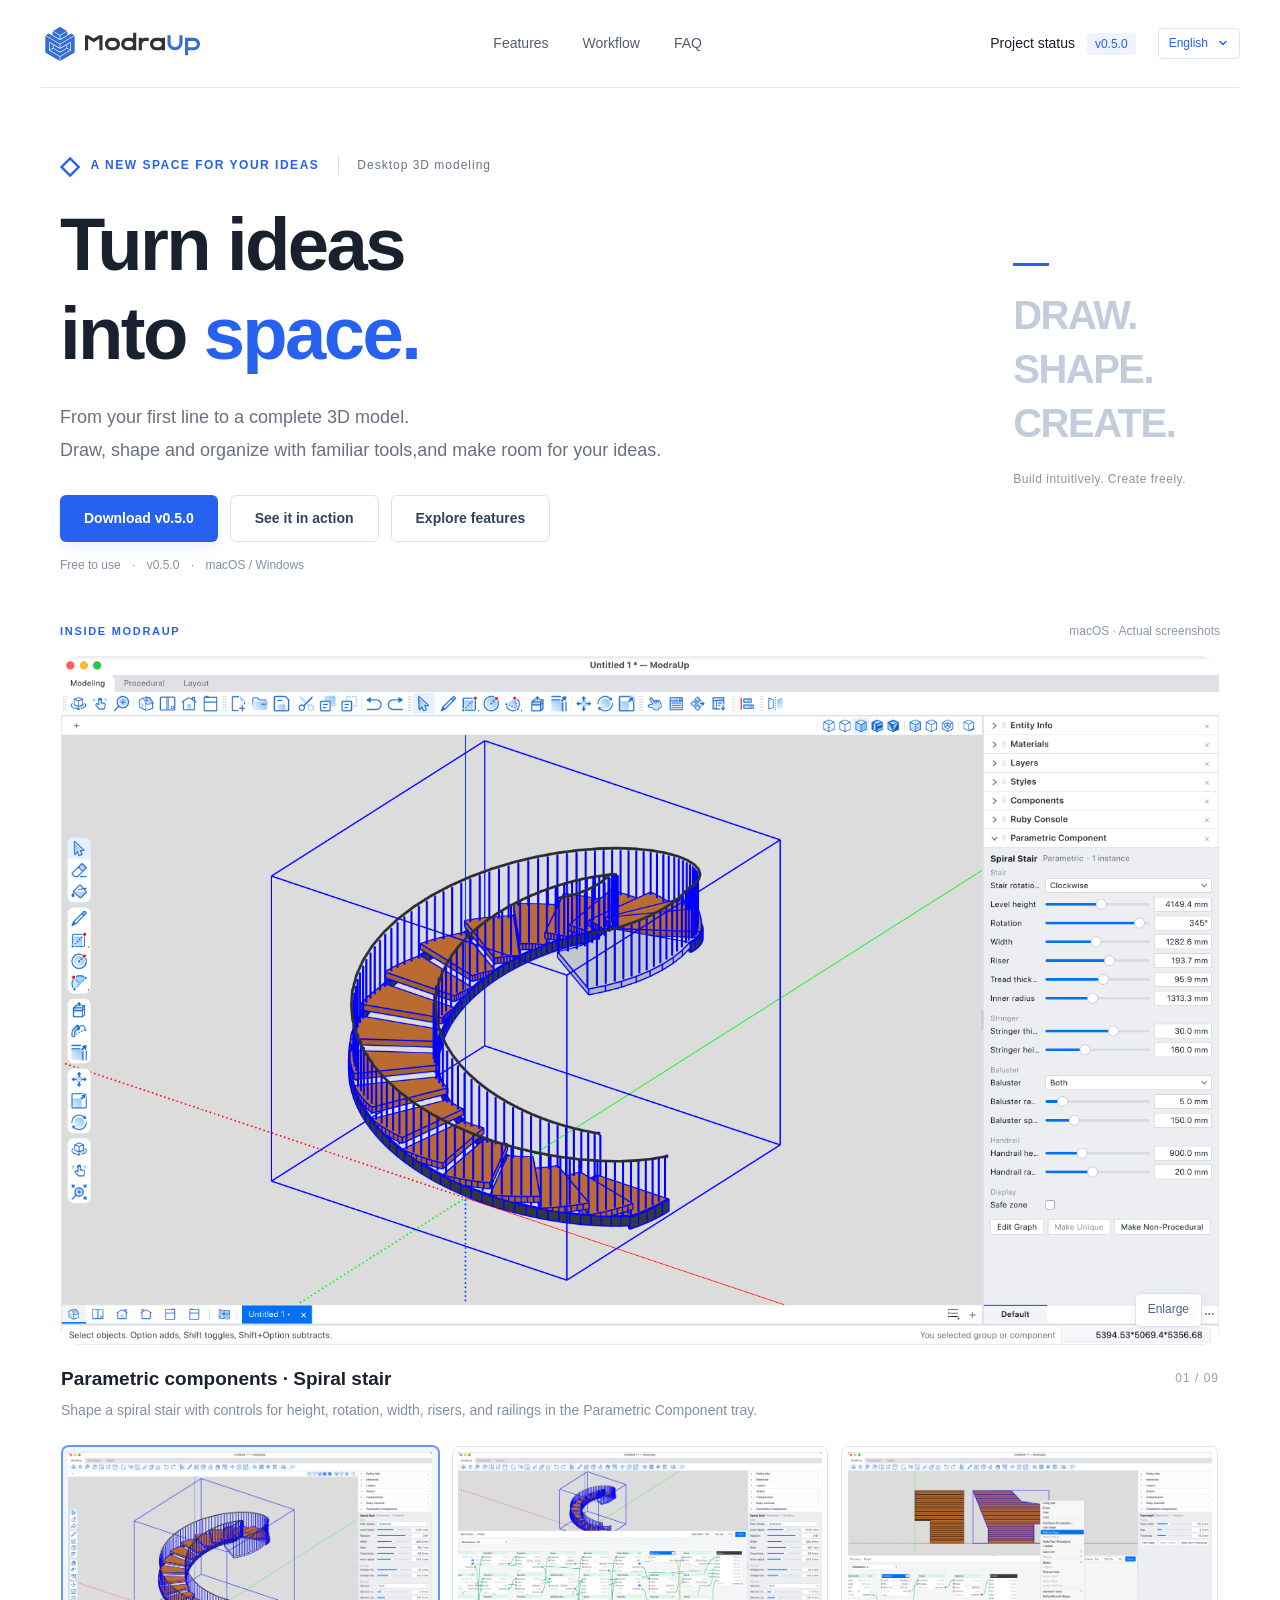
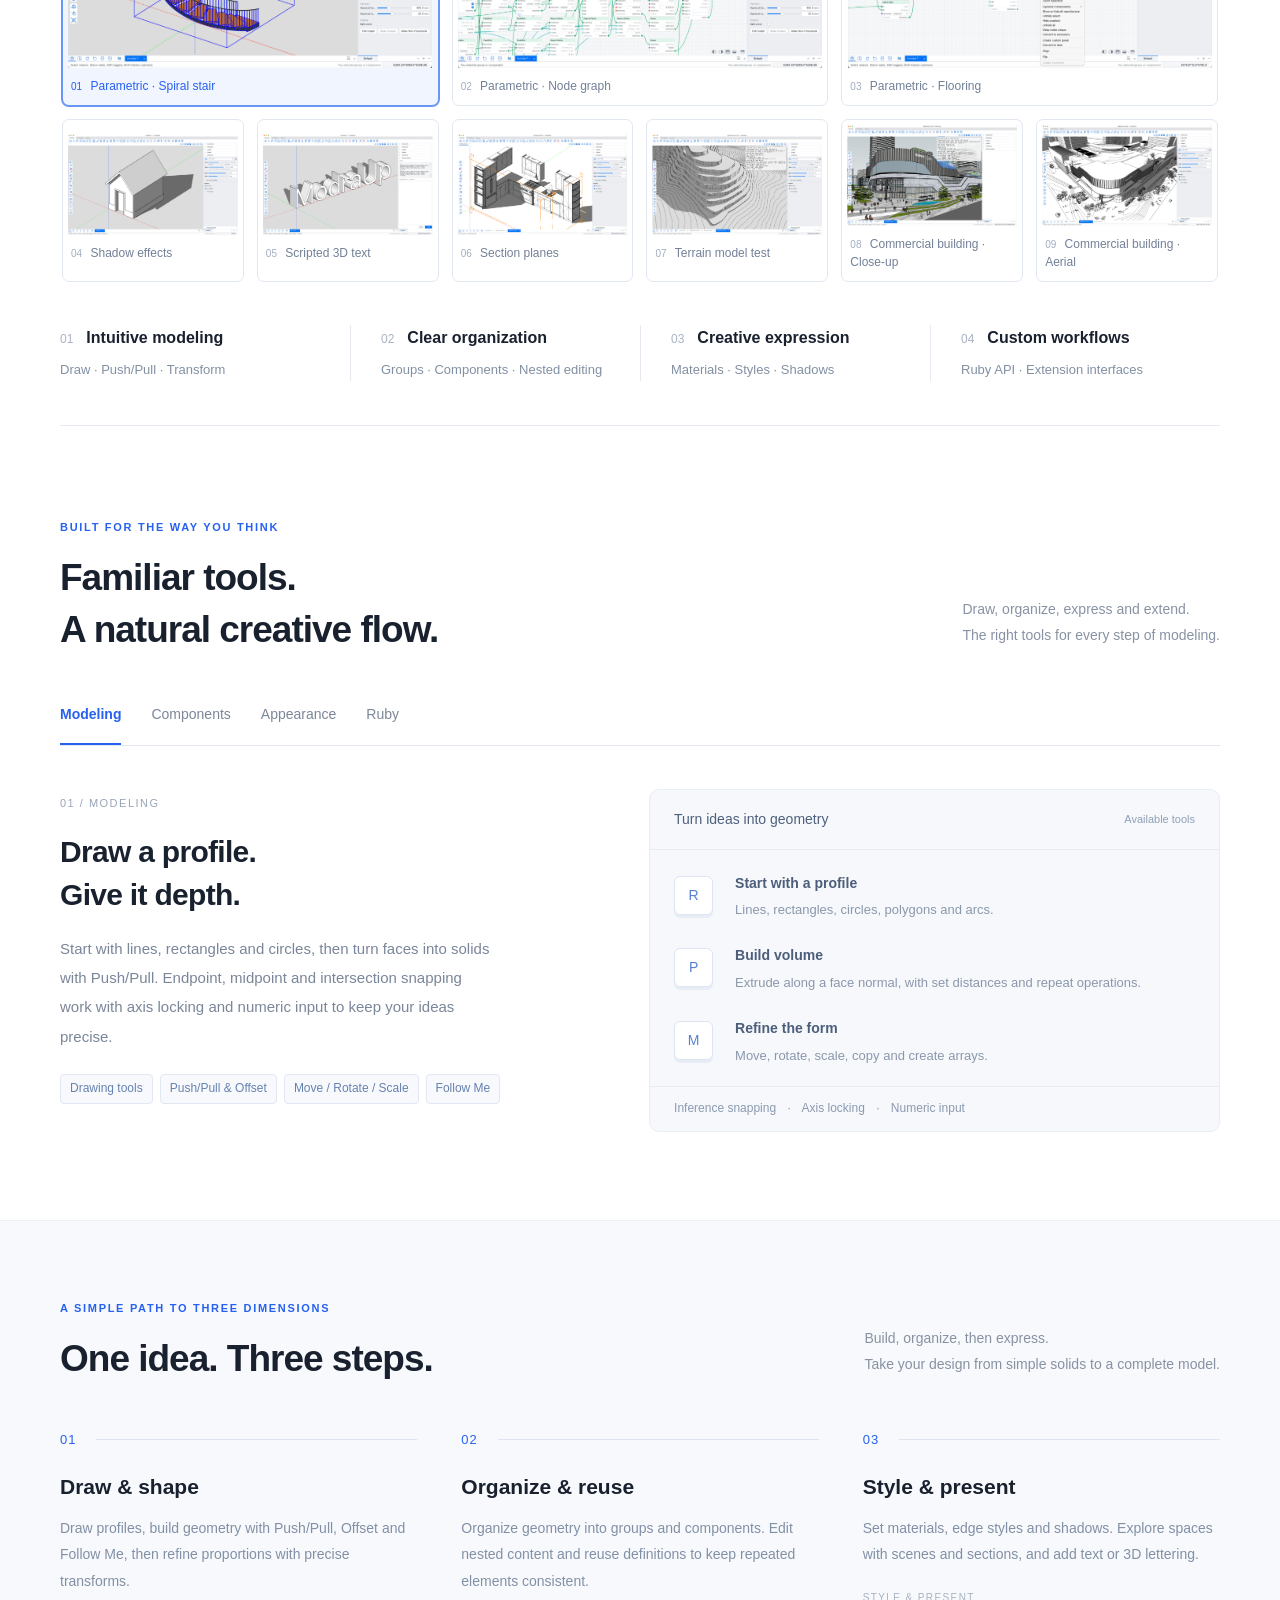
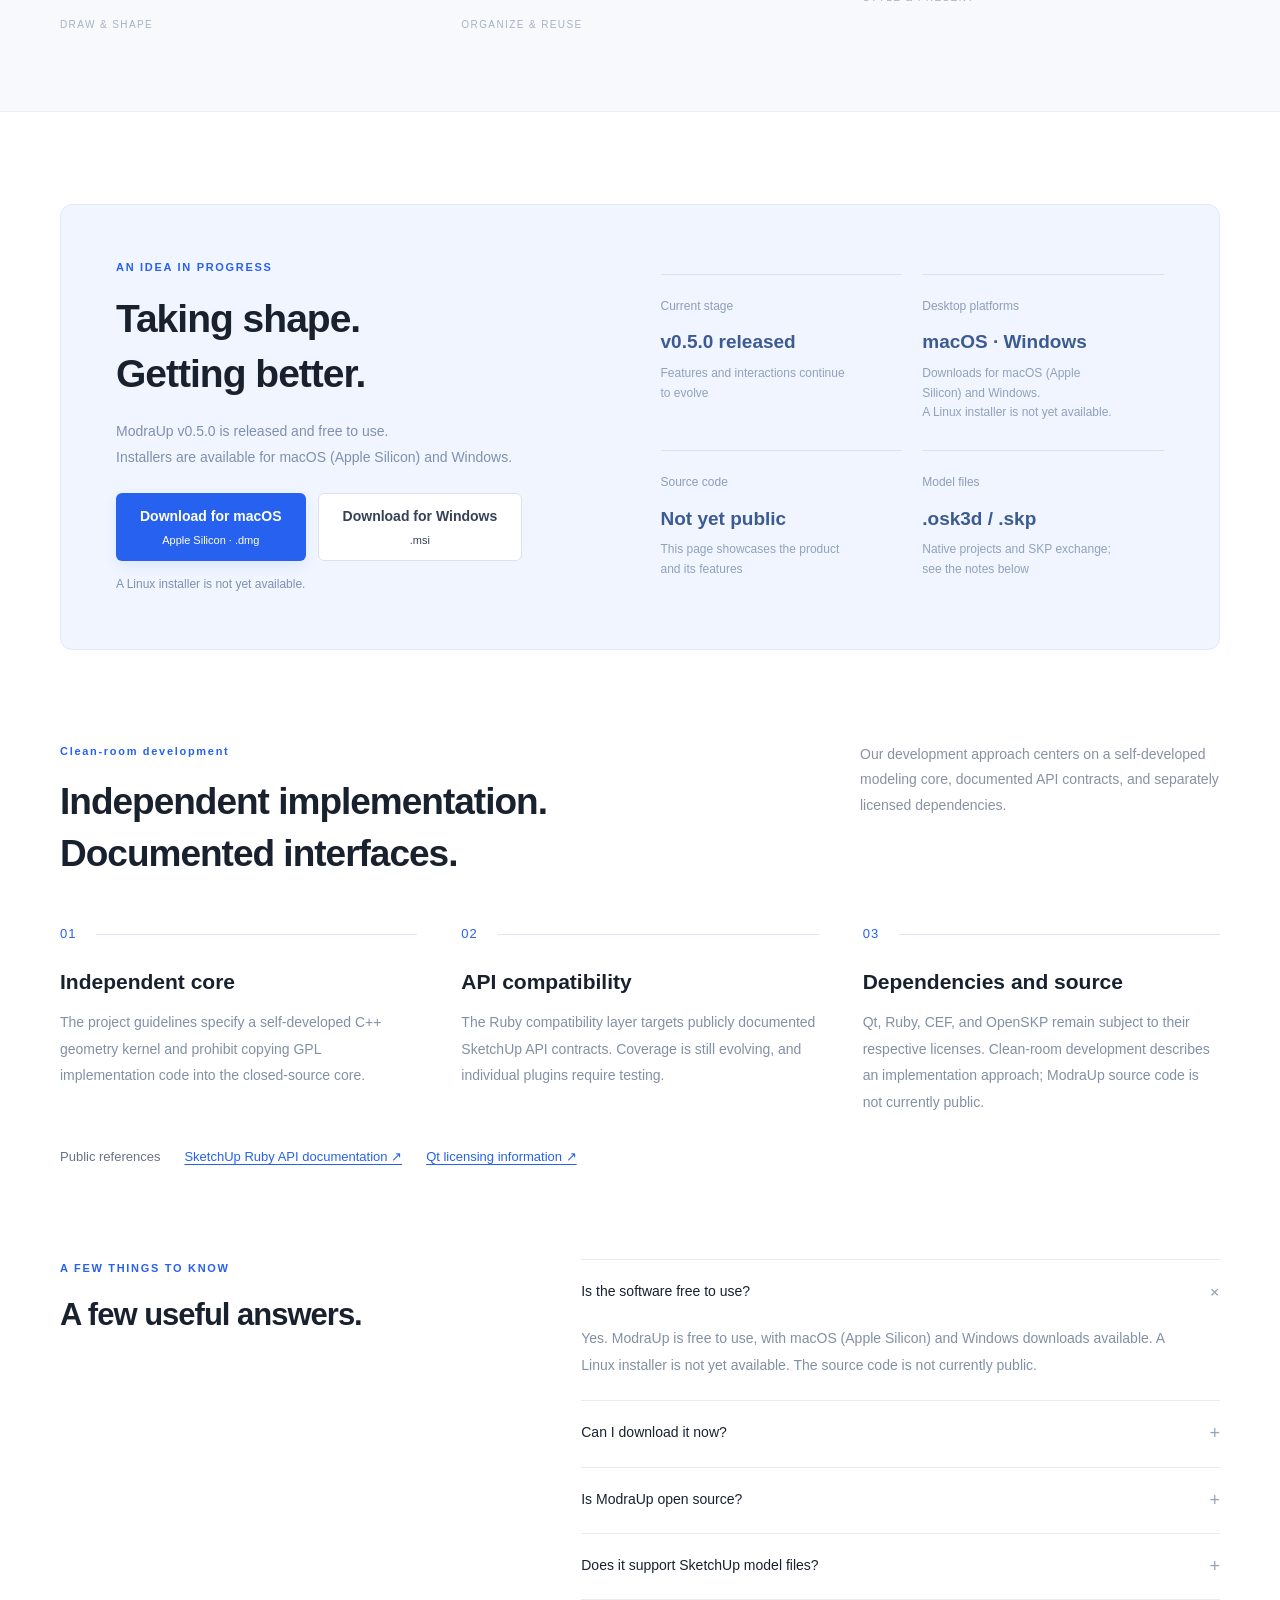
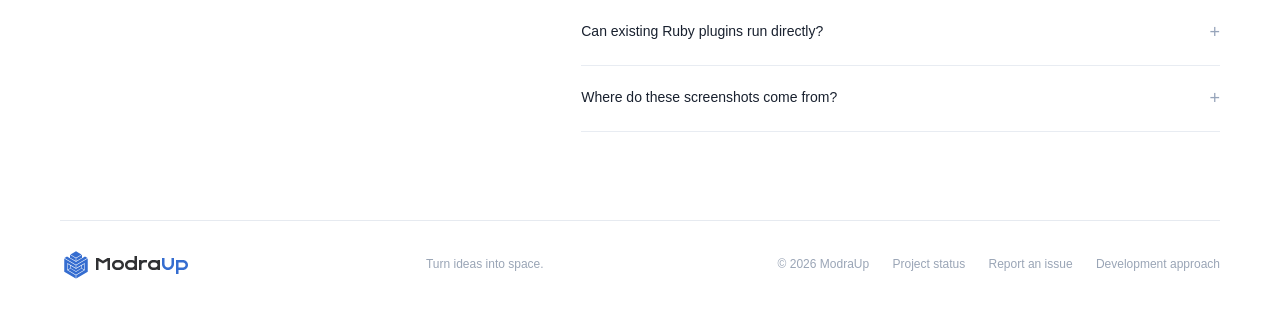
==== commit 7fbe28b7: "Publish the ModraUp website." ====
--- a/index.html
+++ b/index.html
@@ -3,7 +3,7 @@
 <head>
   <meta charset="utf-8">
   <meta name="viewport" content="width=device-width,initial-scale=1">
-  <meta name="description" content="ModraUp v0.3.0 is released: a free desktop 3D modeling tool. Download for macOS (Apple Silicon) and Windows. A Linux installer is not yet available.">
+  <meta name="description" content="ModraUp v0.5.0 is released: a free desktop 3D modeling tool. Download for macOS (Apple Silicon) and Windows. A Linux installer is not yet available.">
   <meta name="theme-color" content="#2761ef">
   <title>ModraUp — Turn ideas into space.</title>
   <link rel="alternate" hreflang="zh-CN" href="zh-cn.html">
@@ -23,32 +23,35 @@
   <header class="header">
     <a href="#" class="brand" aria-label="ModraUp home"><img src="assets/logo.svg" alt="ModraUp" width="132" height="32"></a>
     <nav aria-label="Main navigation"><a href="#features">Features</a><a href="#workflow">Workflow</a><a href="#questions">FAQ</a></nav>
-    <div class="header-actions"><a class="header-link" href="#project">Project status <span class="version">v0.3.0</span></a><details class="language-picker"><summary aria-label="Choose language">English<span aria-hidden="true">⌄</span></summary><nav class="language-menu" aria-label="Choose language"><a href="zh-cn.html" lang="zh-CN" hreflang="zh-CN">简体中文</a><a href="zh-hant.html" lang="zh-Hant" hreflang="zh-Hant">繁體中文</a><a href="index.html" lang="en" hreflang="en" aria-current="page">English</a><a href="es.html" lang="es" hreflang="es">Español</a><a href="fr.html" lang="fr" hreflang="fr">Français</a><a href="ja.html" lang="ja" hreflang="ja">日本語</a><a href="ko.html" lang="ko" hreflang="ko">한국어</a></nav></details></div>
+    <div class="header-actions"><a class="header-link" href="#project">Project status <span class="version">v0.5.0</span></a><details class="language-picker"><summary aria-label="Choose language">English<span aria-hidden="true">⌄</span></summary><nav class="language-menu" aria-label="Choose language"><a href="zh-cn.html" lang="zh-CN" hreflang="zh-CN">简体中文</a><a href="zh-hant.html" lang="zh-Hant" hreflang="zh-Hant">繁體中文</a><a href="index.html" lang="en" hreflang="en" aria-current="page">English</a><a href="es.html" lang="es" hreflang="es">Español</a><a href="fr.html" lang="fr" hreflang="fr">Français</a><a href="ja.html" lang="ja" hreflang="ja">日本語</a><a href="ko.html" lang="ko" hreflang="ko">한국어</a></nav></details></div>
   </header>
   <main>
     <section class="hero wrap">
       <div class="eyebrow"><span class="small-cube">◇</span> A NEW SPACE FOR YOUR IDEAS <span class="hero-tag">Desktop 3D modeling</span></div>
-      <div class="hero-row"><div><h1>Turn ideas<br>into <span class="blue">space.</span></h1><p class="hero-copy">From your first line to a complete 3D model.<br>Draw, shape and organize with familiar tools,<br class="mobile-break">and make room for your ideas.</p><div class="hero-actions"><a class="button primary" href="#download">Download v0.3.0</a><a class="button secondary" href="#demo">See it in action</a><a class="button secondary" href="#features">Explore features</a></div><p class="hero-note">Free to use <span>·</span> v0.3.0 <span>·</span> macOS / Windows</p></div><div class="hero-aside"><span class="aside-rule"></span><p>DRAW.<br>SHAPE.<br>CREATE.</p><span>Build intuitively. Create freely.</span></div></div>
+      <div class="hero-row"><div><h1>Turn ideas<br>into <span class="blue">space.</span></h1><p class="hero-copy">From your first line to a complete 3D model.<br>Draw, shape and organize with familiar tools,<br class="mobile-break">and make room for your ideas.</p><div class="hero-actions"><a class="button primary" href="#download">Download v0.5.0</a><a class="button secondary" href="#demo">See it in action</a><a class="button secondary" href="#features">Explore features</a></div><p class="hero-note">Free to use <span>·</span> v0.5.0 <span>·</span> macOS / Windows</p></div><div class="hero-aside"><span class="aside-rule"></span><p>DRAW.<br>SHAPE.<br>CREATE.</p><span>Build intuitively. Create freely.</span></div></div>
     </section>
 
-    <section class="demo-section wrap" id="demo" aria-label="Application screenshots">
+    <section class="demo-section wrap parametric-gallery" id="demo" aria-label="Application screenshots">
       <div class="gallery-heading"><span class="section-kicker">INSIDE MODRAUP</span><span class="real-capture">macOS · Actual screenshots</span></div>
       <figure class="screenshot-panel" id="screenshot-panel" role="tabpanel" aria-labelledby="shot-tab-0">
-        <button class="screenshot-open" id="screenshot-open" aria-label="Enlarge: Shadow effects" aria-haspopup="dialog"><span class="capture-frame"><img id="screenshot-main" class="capture-image" src="assets/SmallHouse.png" alt="ModraUp screenshot: a small house with a ground shadow" width="3456" height="2052" fetchpriority="high"><span class="paint-recolor" aria-hidden="true"></span></span><span class="screenshot-zoom">Enlarge</span></button>
-        <figcaption class="screenshot-caption"><div aria-live="polite"><h2 id="screenshot-title">Shadow effects</h2><p id="screenshot-description">A small house and its ground shadow demonstrate shadow effects on architectural forms.</p></div><span id="screenshot-count">01 / 06</span></figcaption>
+        <button class="screenshot-open" id="screenshot-open" aria-label="Enlarge: Parametric components · Spiral stair" aria-haspopup="dialog"><span class="capture-frame"><img id="screenshot-main" class="capture-image" src="assets/ParamtricComponets1.png" alt="ModraUp screenshot: a spiral staircase selected beside its parametric component controls" width="3456" height="2054" fetchpriority="high"><span class="paint-recolor" aria-hidden="true" hidden></span></span><span class="screenshot-zoom">Enlarge</span></button>
+        <figcaption class="screenshot-caption"><div aria-live="polite"><h2 id="screenshot-title">Parametric components · Spiral stair</h2><p id="screenshot-description">Shape a spiral stair with controls for height, rotation, width, risers, and railings in the Parametric Component tray.</p></div><span id="screenshot-count">01 / 09</span></figcaption>
       </figure>
       <div class="screenshot-tabs" role="tablist" aria-label="Screenshot categories">
-        <button class="screenshot-tab" id="shot-tab-0" role="tab" aria-selected="true" aria-controls="screenshot-panel" data-screenshot="0" tabindex="0"><span class="capture-frame"><img src="assets/SmallHouse.png" class="capture-image" alt="" width="3456" height="2052" loading="lazy"><span class="paint-recolor" aria-hidden="true"></span></span><span><b>01</b> Shadow effects</span></button>
-        <button class="screenshot-tab" id="shot-tab-1" role="tab" aria-selected="false" aria-controls="screenshot-panel" data-screenshot="1" tabindex="-1"><span class="capture-frame"><img src="assets/Add3DText.png" class="capture-image" alt="" width="3456" height="2052" loading="lazy"><span class="paint-recolor" aria-hidden="true"></span></span><span><b>02</b> Scripted 3D text</span></button>
-        <button class="screenshot-tab" id="shot-tab-2" role="tab" aria-selected="false" aria-controls="screenshot-panel" data-screenshot="2" tabindex="-1"><span class="capture-frame"><img src="assets/Secion.png" class="capture-image" alt="" width="3456" height="2052" loading="lazy"><span class="paint-recolor" aria-hidden="true"></span></span><span><b>03</b> Section planes</span></button>
-        <button class="screenshot-tab" id="shot-tab-3" role="tab" aria-selected="false" aria-controls="screenshot-panel" data-screenshot="3" tabindex="-1"><span class="capture-frame"><img src="assets/BigTerrain.png" class="capture-image" alt="" width="3456" height="2052" loading="lazy"><span class="paint-recolor" aria-hidden="true"></span></span><span><b>04</b> Terrain model test</span></button>
-        <button class="screenshot-tab" id="shot-tab-4" role="tab" aria-selected="false" aria-controls="screenshot-panel" data-screenshot="4" tabindex="-1"><span class="capture-frame"><img src="assets/BigModel-1.png" class="capture-image" alt="" width="3456" height="2052" loading="lazy"><span class="paint-recolor" aria-hidden="true"></span></span><span><b>05</b> Commercial building · Close-up</span></button>
-        <button class="screenshot-tab" id="shot-tab-5" role="tab" aria-selected="false" aria-controls="screenshot-panel" data-screenshot="5" tabindex="-1"><span class="capture-frame"><img src="assets/BigModel-2.png" class="capture-image" alt="" width="3456" height="2052" loading="lazy"><span class="paint-recolor" aria-hidden="true"></span></span><span><b>06</b> Commercial building · Aerial</span></button>
+        <button class="screenshot-tab" id="shot-tab-0" role="tab" aria-selected="true" aria-controls="screenshot-panel" data-screenshot="0" tabindex="0"><span class="capture-frame"><img src="assets/ParamtricComponets1.png" class="capture-image" alt="" width="3456" height="2054" loading="lazy"></span><span><b>01</b> Parametric · Spiral stair</span></button>
+        <button class="screenshot-tab" id="shot-tab-1" role="tab" aria-selected="false" aria-controls="screenshot-panel" data-screenshot="1" tabindex="-1"><span class="capture-frame"><img src="assets/ParamtricComponets2.png" class="capture-image" alt="" width="3456" height="2054" loading="lazy"></span><span><b>02</b> Parametric · Node graph</span></button>
+        <button class="screenshot-tab" id="shot-tab-2" role="tab" aria-selected="false" aria-controls="screenshot-panel" data-screenshot="2" tabindex="-1"><span class="capture-frame"><img src="assets/ParamtricComponets3.png" class="capture-image" alt="" width="3456" height="2054" loading="lazy"></span><span><b>03</b> Parametric · Flooring</span></button>
+        <button class="screenshot-tab" id="shot-tab-3" role="tab" aria-selected="false" aria-controls="screenshot-panel" data-screenshot="3" tabindex="-1"><span class="capture-frame"><img src="assets/SmallHouse.png" class="capture-image" alt="" width="3456" height="2052" loading="lazy"><span class="paint-recolor" aria-hidden="true"></span></span><span><b>04</b> Shadow effects</span></button>
+        <button class="screenshot-tab" id="shot-tab-4" role="tab" aria-selected="false" aria-controls="screenshot-panel" data-screenshot="4" tabindex="-1"><span class="capture-frame"><img src="assets/Add3DText.png" class="capture-image" alt="" width="3456" height="2052" loading="lazy"><span class="paint-recolor" aria-hidden="true"></span></span><span><b>05</b> Scripted 3D text</span></button>
+        <button class="screenshot-tab" id="shot-tab-5" role="tab" aria-selected="false" aria-controls="screenshot-panel" data-screenshot="5" tabindex="-1"><span class="capture-frame"><img src="assets/Secion.png" class="capture-image" alt="" width="3456" height="2052" loading="lazy"><span class="paint-recolor" aria-hidden="true"></span></span><span><b>06</b> Section planes</span></button>
+        <button class="screenshot-tab" id="shot-tab-6" role="tab" aria-selected="false" aria-controls="screenshot-panel" data-screenshot="6" tabindex="-1"><span class="capture-frame"><img src="assets/BigTerrain.png" class="capture-image" alt="" width="3456" height="2052" loading="lazy"><span class="paint-recolor" aria-hidden="true"></span></span><span><b>07</b> Terrain model test</span></button>
+        <button class="screenshot-tab" id="shot-tab-7" role="tab" aria-selected="false" aria-controls="screenshot-panel" data-screenshot="7" tabindex="-1"><span class="capture-frame"><img src="assets/BigModel-1.png" class="capture-image" alt="" width="3456" height="2052" loading="lazy"><span class="paint-recolor" aria-hidden="true"></span></span><span><b>08</b> Commercial building · Close-up</span></button>
+        <button class="screenshot-tab" id="shot-tab-8" role="tab" aria-selected="false" aria-controls="screenshot-panel" data-screenshot="8" tabindex="-1"><span class="capture-frame"><img src="assets/BigModel-2.png" class="capture-image" alt="" width="3456" height="2052" loading="lazy"><span class="paint-recolor" aria-hidden="true"></span></span><span><b>09</b> Commercial building · Aerial</span></button>
       </div>
       <dialog class="screenshot-dialog" id="screenshot-dialog" aria-labelledby="lightbox-title">
-        <div class="lightbox-header"><h2 id="lightbox-title">Shadow effects</h2><div><a id="screenshot-original" href="assets/SmallHouse.png" target="_blank" rel="noopener">Open original</a><button id="lightbox-close" autofocus>Close</button></div></div>
-        <div class="lightbox-stage"><span class="capture-frame"><img id="lightbox-image" class="capture-image" src="assets/SmallHouse.png" alt="ModraUp screenshot: a small house with a ground shadow" width="3456" height="2052"><span class="paint-recolor" aria-hidden="true"></span></span></div>
-        <div class="lightbox-footer"><button id="screenshot-previous">Previous</button><span id="lightbox-count" aria-live="polite">01 / 06</span><button id="screenshot-next">Next</button></div>
+        <div class="lightbox-header"><h2 id="lightbox-title">Parametric components · Spiral stair</h2><div><a id="screenshot-original" href="assets/ParamtricComponets1.png" target="_blank" rel="noopener">Open original</a><button id="lightbox-close" autofocus>Close</button></div></div>
+        <div class="lightbox-stage"><span class="capture-frame"><img id="lightbox-image" class="capture-image" src="assets/ParamtricComponets1.png" alt="ModraUp screenshot: a spiral staircase selected beside its parametric component controls" width="3456" height="2054"><span class="paint-recolor" aria-hidden="true" hidden></span></span></div>
+        <div class="lightbox-footer"><button id="screenshot-previous">Previous</button><span id="lightbox-count" aria-live="polite">01 / 09</span><button id="screenshot-next">Next</button></div>
       </dialog>
     </section>
 
@@ -61,7 +64,7 @@
 
     <section class="workflow-section" id="workflow"><div class="wrap section"><div class="section-heading"><div><p class="section-kicker">A SIMPLE PATH TO THREE DIMENSIONS</p><h2>One idea. Three steps.</h2></div><p>Build, organize, then express.<br>Take your design from simple solids to a complete model.</p></div><div class="steps"><article><span class="step-no">01 <i></i></span><h3>Draw & shape</h3><p>Draw profiles, build geometry with Push/Pull, Offset and Follow Me, then refine proportions with precise transforms.</p><span class="step-foot">DRAW & SHAPE</span></article><article><span class="step-no">02 <i></i></span><h3>Organize & reuse</h3><p>Organize geometry into groups and components. Edit nested content and reuse definitions to keep repeated elements consistent.</p><span class="step-foot">ORGANIZE & REUSE</span></article><article><span class="step-no">03 <i></i></span><h3>Style & present</h3><p>Set materials, edge styles and shadows. Explore spaces with scenes and sections, and add text or 3D lettering.</p><span class="step-foot">STYLE & PRESENT</span></article></div></div></section>
 
-    <section class="project-section wrap section" id="project"><div class="project-card"><div><p class="section-kicker">AN IDEA IN PROGRESS</p><h2>Taking shape.<br>Getting better.</h2><p>ModraUp v0.3.0 is released and free to use.<br>Installers are available for macOS (Apple Silicon) and Windows.</p><div class="download-actions" id="download"><a class="button primary" href="https://github.com/modraup/ModraUp/releases/download/v0.3.0/ModraUp-0.3.0-macOS-arm64.dmg">Download for macOS <small>Apple Silicon · .dmg</small></a><a class="button secondary" href="https://github.com/modraup/ModraUp/releases/download/v0.3.0/ModraUp-0.3.0-Windows.msi">Download for Windows <small>.msi</small></a></div><p class="download-note">A Linux installer is not yet available.</p></div><div class="project-facts"><div><span>Current stage</span><strong>v0.3.0 released</strong><p>Features and interactions continue to evolve</p></div><div><span>Desktop platforms</span><strong>macOS · Windows</strong><p>Downloads for macOS (Apple Silicon) and Windows.<br>A Linux installer is not yet available.</p></div><div><span>Source code</span><strong>Not yet public</strong><p>This page showcases the product and its features</p></div><div><span>Model files</span><strong>.osk3d / .skp</strong><p>Native projects and SKP exchange; see the notes below</p></div></div></div></section>
+    <section class="project-section wrap section" id="project"><div class="project-card"><div><p class="section-kicker">AN IDEA IN PROGRESS</p><h2>Taking shape.<br>Getting better.</h2><p>ModraUp v0.5.0 is released and free to use.<br>Installers are available for macOS (Apple Silicon) and Windows.</p><div class="download-actions" id="download"><a class="button primary" href="https://github.com/modraup/ModraUp/releases/download/v0.5.0/ModraUp-0.5.0-macOS-arm64.dmg">Download for macOS <small>Apple Silicon · .dmg</small></a><a class="button secondary" href="https://github.com/modraup/ModraUp/releases/download/v0.5.0/ModraUp-0.5.0-Windows.msi">Download for Windows <small>.msi</small></a></div><p class="download-note">A Linux installer is not yet available.</p></div><div class="project-facts"><div><span>Current stage</span><strong>v0.5.0 released</strong><p>Features and interactions continue to evolve</p></div><div><span>Desktop platforms</span><strong>macOS · Windows</strong><p>Downloads for macOS (Apple Silicon) and Windows.<br>A Linux installer is not yet available.</p></div><div><span>Source code</span><strong>Not yet public</strong><p>This page showcases the product and its features</p></div><div><span>Model files</span><strong>.osk3d / .skp</strong><p>Native projects and SKP exchange; see the notes below</p></div></div></div></section>
 
     <section class="development-section wrap section" id="development" aria-labelledby="development-title">
       <div class="section-heading"><div><p class="section-kicker">Clean-room development</p><h2 id="development-title">Independent implementation.<br>Documented interfaces.</h2></div><p>Our development approach centers on a self-developed modeling core, documented API contracts, and separately licensed dependencies.</p></div>
@@ -69,7 +72,7 @@
       <nav class="development-resources" aria-label="Public references"><span>Public references</span><a href="https://ruby.sketchup.com/" target="_blank" rel="noopener noreferrer">SketchUp Ruby API documentation ↗</a><a href="https://doc.qt.io/qt-6/licensing.html" target="_blank" rel="noopener noreferrer">Qt licensing information ↗</a></nav>
     </section>
 
-    <section class="faq wrap section" id="questions"><div class="faq-title"><p class="section-kicker">A FEW THINGS TO KNOW</p><h2>A few useful answers.</h2></div><div class="faq-list"><details open><summary>Is the software free to use?<span>+</span></summary><p>Yes. ModraUp is free to use, with macOS (Apple Silicon) and Windows downloads available. A Linux installer is not yet available. The source code is not currently public.</p></details><details><summary>Can I download it now?<span>+</span></summary><p>Yes. v0.3.0 is released. Download the macOS (Apple Silicon, .dmg) or Windows (.msi) installer. A Linux installer is not yet available. <a href="#download">Go to downloads</a></p></details><details><summary>Is ModraUp open source?<span>+</span></summary><p>The source code is not currently public. Any plans to open the source will be announced separately.</p></details><details><summary>Does it support SketchUp model files?<span>+</span></summary><p>OpenSKP enables .skp import and export; the native project format is .osk3d. SKP exchange does not cover every feature: models containing section entities must be saved as .osk3d, and model and scene shadow settings do not fully round-trip through SKP.</p></details><details><summary>Can existing Ruby plugins run directly?<span>+</span></summary><p>The project is implementing a Ruby API with names matching SketchUp, including extension loading, a Ruby console, toolbars and HTML extension interfaces. API coverage and behavior are incomplete, so plugins need individual testing. Full compatibility is not guaranteed.</p></details><details><summary>Where do these screenshots come from?<span>+</span></summary><p>These six screenshots were captured from ModraUp on macOS. They show house shadows, scripted 3D text, section planes, a large terrain model, and two views of a large outdoor commercial building model. The model tests reflect specific scenes and do not represent performance for every model.</p></details></div></section>
+    <section class="faq wrap section" id="questions"><div class="faq-title"><p class="section-kicker">A FEW THINGS TO KNOW</p><h2>A few useful answers.</h2></div><div class="faq-list"><details open><summary>Is the software free to use?<span>+</span></summary><p>Yes. ModraUp is free to use, with macOS (Apple Silicon) and Windows downloads available. A Linux installer is not yet available. The source code is not currently public.</p></details><details><summary>Can I download it now?<span>+</span></summary><p>Yes. v0.5.0 is released. Download the macOS (Apple Silicon, .dmg) or Windows (.msi) installer. A Linux installer is not yet available. <a href="#download">Go to downloads</a></p></details><details><summary>Is ModraUp open source?<span>+</span></summary><p>The source code is not currently public. Any plans to open the source will be announced separately.</p></details><details><summary>Does it support SketchUp model files?<span>+</span></summary><p>OpenSKP enables .skp import and export; the native project format is .osk3d. SKP exchange does not cover every feature: models containing section entities must be saved as .osk3d, and model and scene shadow settings do not fully round-trip through SKP.</p></details><details><summary>Can existing Ruby plugins run directly?<span>+</span></summary><p>The project is implementing a Ruby API with names matching SketchUp, including extension loading, a Ruby console, toolbars and HTML extension interfaces. API coverage and behavior are incomplete, so plugins need individual testing. Full compatibility is not guaranteed.</p></details><details><summary>Where do these screenshots come from?<span>+</span></summary><p>These nine screenshots were captured from ModraUp on macOS. They show a parametric spiral stair, its node graph, parametric flooring, house shadows, scripted 3D text, section planes, a large terrain model, and two views of a large outdoor commercial building model. The model tests reflect specific scenes and do not represent performance for every model.</p></details></div></section>
   </main>
   <footer class="footer wrap"><a href="#" class="brand"><img src="assets/logo.svg" alt="ModraUp" width="132" height="32"></a><span>Turn ideas into space.</span><span>© <span id="year">2026</span> ModraUp <a href="#project">Project status</a> <a href="https://github.com/modraup/ModraUp/issues" target="_blank" rel="noopener noreferrer">Report an issue</a> <a href="#development">Development approach</a></span></footer>
 </body>
--- a/styles.css
+++ b/styles.css
@@ -48,3 +48,5 @@
 .development-resources{display:flex;flex-wrap:wrap;gap:12px 24px;margin-top:30px;font-size:13px}
 .development-resources>span{color:var(--muted)}
 .development-resources a{color:var(--blue);text-decoration:underline;text-underline-offset:3px;overflow-wrap:anywhere}
+.parametric-gallery .screenshot-tab:nth-child(-n+3){grid-column:span 2}
+@media(max-width:900px){.parametric-gallery .screenshot-tab:nth-child(-n+3){grid-column:span 1}}
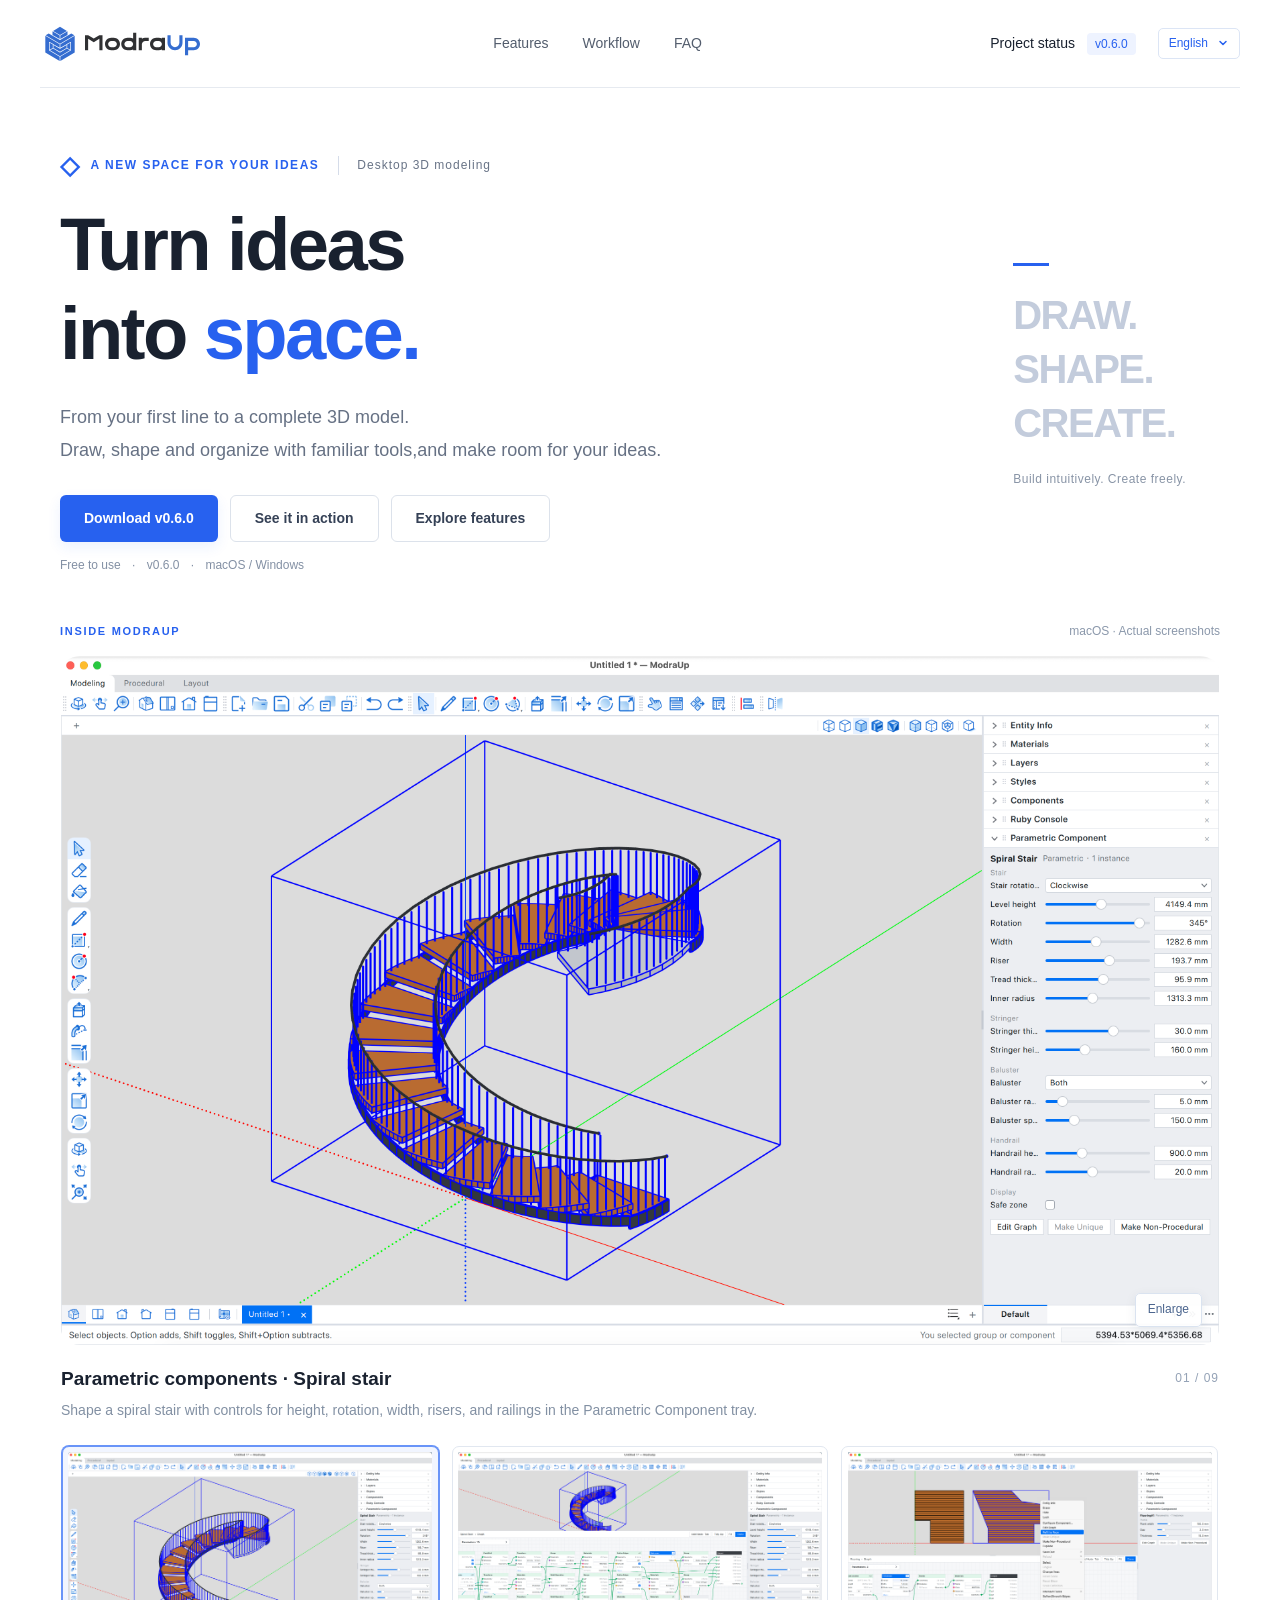
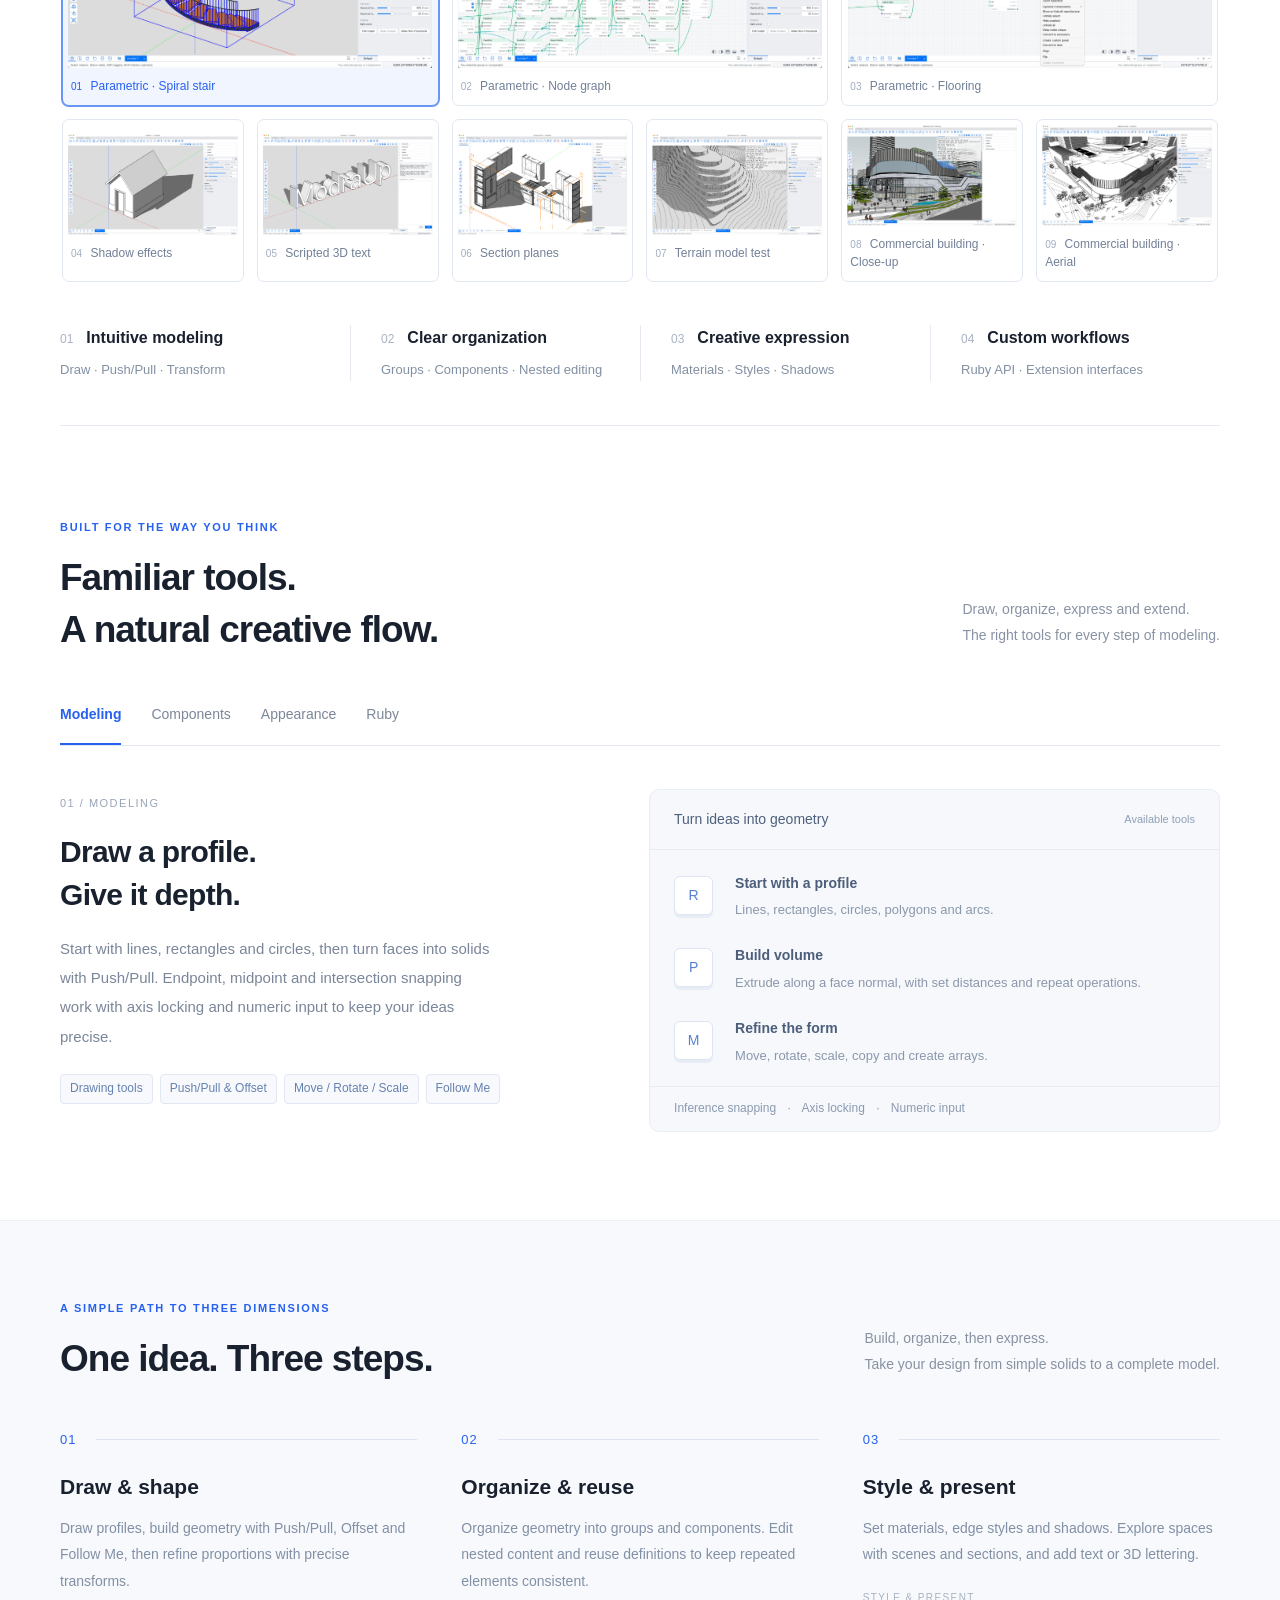
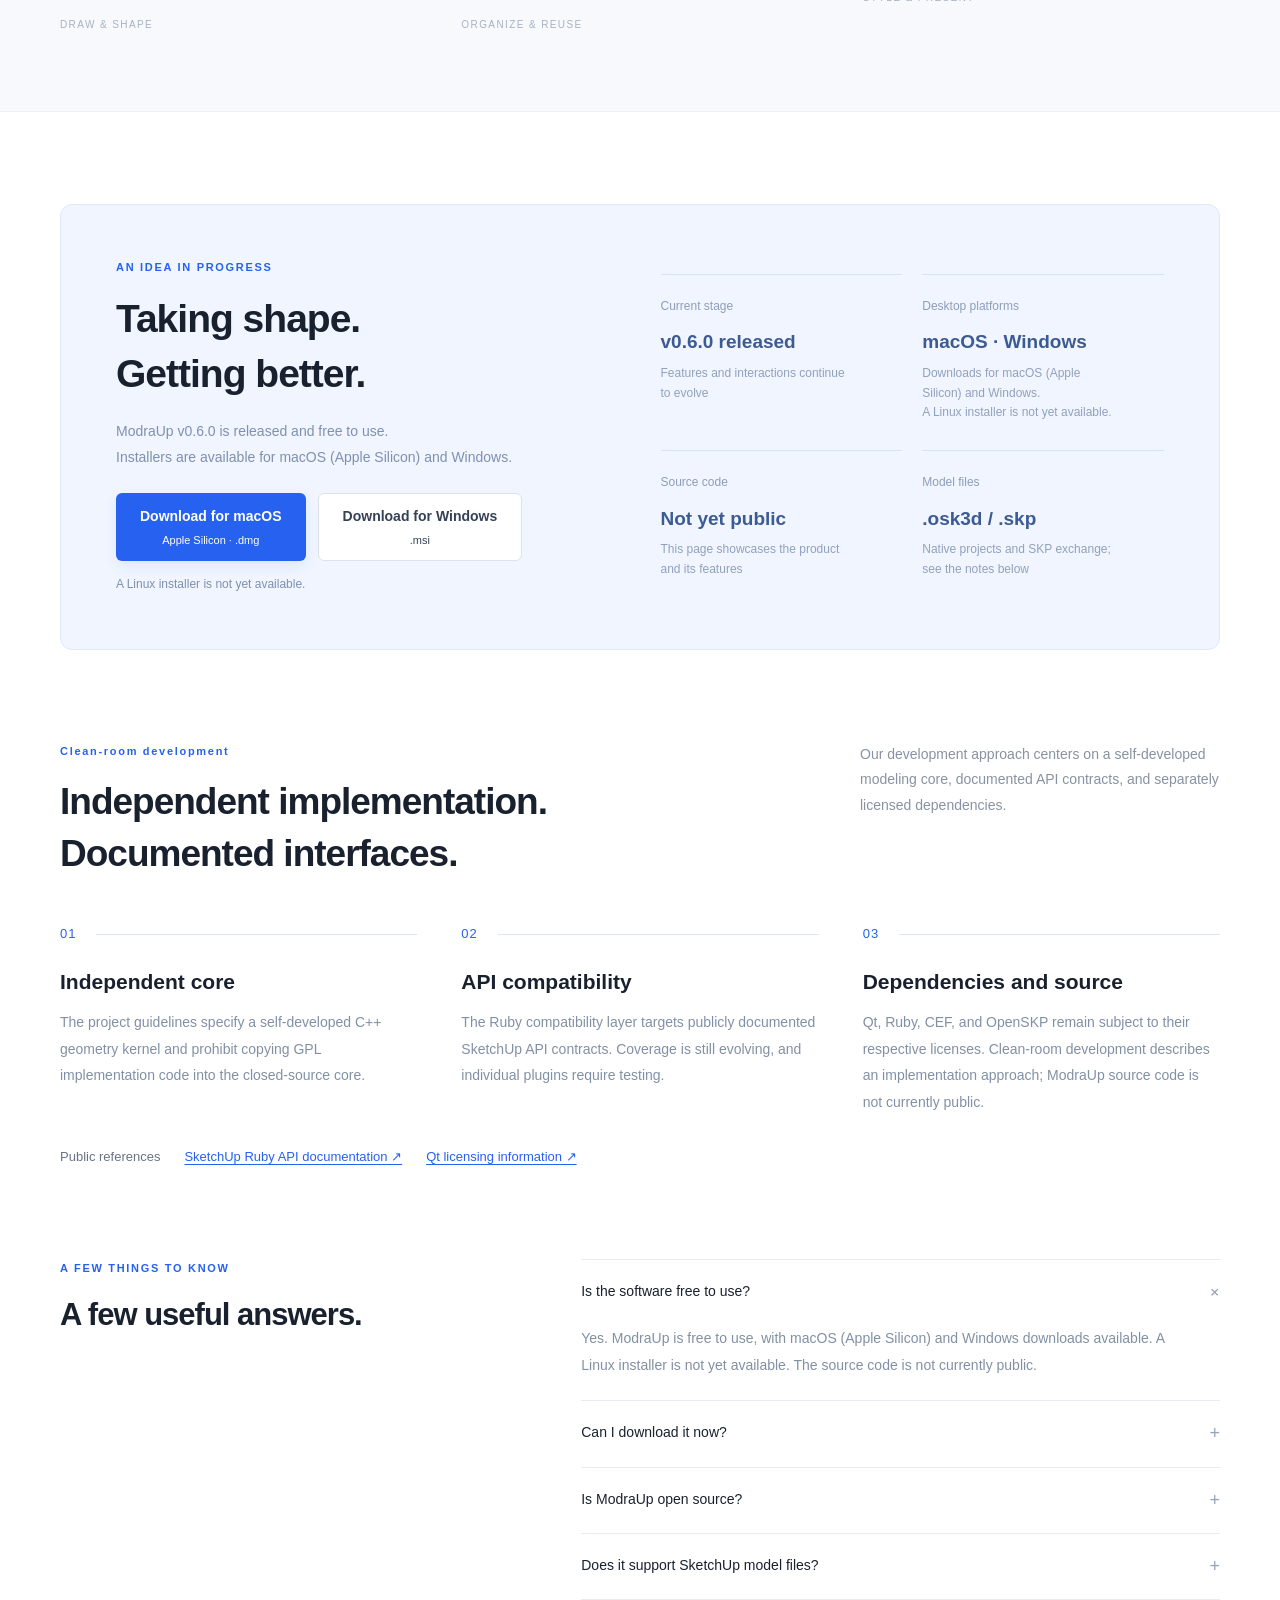
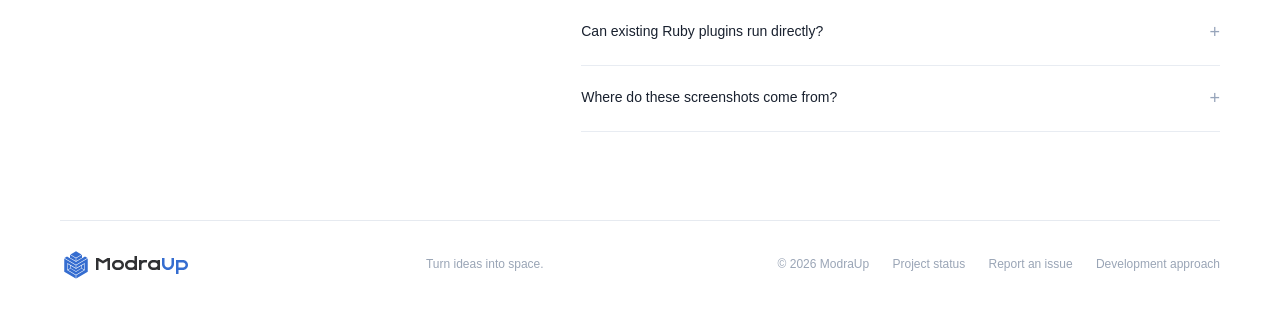
==== commit f955b8b3: "Update the site to ModraUp v0.6.0 and point downloads at the new installers." ====
--- a/index.html
+++ b/index.html
@@ -3,7 +3,7 @@
 <head>
   <meta charset="utf-8">
   <meta name="viewport" content="width=device-width,initial-scale=1">
-  <meta name="description" content="ModraUp v0.5.0 is released: a free desktop 3D modeling tool. Download for macOS (Apple Silicon) and Windows. A Linux installer is not yet available.">
+  <meta name="description" content="ModraUp v0.6.0 is released: a free desktop 3D modeling tool. Download for macOS (Apple Silicon) and Windows. A Linux installer is not yet available.">
   <meta name="theme-color" content="#2761ef">
   <title>ModraUp — Turn ideas into space.</title>
   <link rel="alternate" hreflang="zh-CN" href="zh-cn.html">
@@ -23,12 +23,12 @@
   <header class="header">
     <a href="#" class="brand" aria-label="ModraUp home"><img src="assets/logo.svg" alt="ModraUp" width="132" height="32"></a>
     <nav aria-label="Main navigation"><a href="#features">Features</a><a href="#workflow">Workflow</a><a href="#questions">FAQ</a></nav>
-    <div class="header-actions"><a class="header-link" href="#project">Project status <span class="version">v0.5.0</span></a><details class="language-picker"><summary aria-label="Choose language">English<span aria-hidden="true">⌄</span></summary><nav class="language-menu" aria-label="Choose language"><a href="zh-cn.html" lang="zh-CN" hreflang="zh-CN">简体中文</a><a href="zh-hant.html" lang="zh-Hant" hreflang="zh-Hant">繁體中文</a><a href="index.html" lang="en" hreflang="en" aria-current="page">English</a><a href="es.html" lang="es" hreflang="es">Español</a><a href="fr.html" lang="fr" hreflang="fr">Français</a><a href="ja.html" lang="ja" hreflang="ja">日本語</a><a href="ko.html" lang="ko" hreflang="ko">한국어</a></nav></details></div>
+    <div class="header-actions"><a class="header-link" href="#project">Project status <span class="version">v0.6.0</span></a><details class="language-picker"><summary aria-label="Choose language">English<span aria-hidden="true">⌄</span></summary><nav class="language-menu" aria-label="Choose language"><a href="zh-cn.html" lang="zh-CN" hreflang="zh-CN">简体中文</a><a href="zh-hant.html" lang="zh-Hant" hreflang="zh-Hant">繁體中文</a><a href="index.html" lang="en" hreflang="en" aria-current="page">English</a><a href="es.html" lang="es" hreflang="es">Español</a><a href="fr.html" lang="fr" hreflang="fr">Français</a><a href="ja.html" lang="ja" hreflang="ja">日本語</a><a href="ko.html" lang="ko" hreflang="ko">한국어</a></nav></details></div>
   </header>
   <main>
     <section class="hero wrap">
       <div class="eyebrow"><span class="small-cube">◇</span> A NEW SPACE FOR YOUR IDEAS <span class="hero-tag">Desktop 3D modeling</span></div>
-      <div class="hero-row"><div><h1>Turn ideas<br>into <span class="blue">space.</span></h1><p class="hero-copy">From your first line to a complete 3D model.<br>Draw, shape and organize with familiar tools,<br class="mobile-break">and make room for your ideas.</p><div class="hero-actions"><a class="button primary" href="#download">Download v0.5.0</a><a class="button secondary" href="#demo">See it in action</a><a class="button secondary" href="#features">Explore features</a></div><p class="hero-note">Free to use <span>·</span> v0.5.0 <span>·</span> macOS / Windows</p></div><div class="hero-aside"><span class="aside-rule"></span><p>DRAW.<br>SHAPE.<br>CREATE.</p><span>Build intuitively. Create freely.</span></div></div>
+      <div class="hero-row"><div><h1>Turn ideas<br>into <span class="blue">space.</span></h1><p class="hero-copy">From your first line to a complete 3D model.<br>Draw, shape and organize with familiar tools,<br class="mobile-break">and make room for your ideas.</p><div class="hero-actions"><a class="button primary" href="#download">Download v0.6.0</a><a class="button secondary" href="#demo">See it in action</a><a class="button secondary" href="#features">Explore features</a></div><p class="hero-note">Free to use <span>·</span> v0.6.0 <span>·</span> macOS / Windows</p></div><div class="hero-aside"><span class="aside-rule"></span><p>DRAW.<br>SHAPE.<br>CREATE.</p><span>Build intuitively. Create freely.</span></div></div>
     </section>
 
     <section class="demo-section wrap parametric-gallery" id="demo" aria-label="Application screenshots">
@@ -64,7 +64,7 @@
 
     <section class="workflow-section" id="workflow"><div class="wrap section"><div class="section-heading"><div><p class="section-kicker">A SIMPLE PATH TO THREE DIMENSIONS</p><h2>One idea. Three steps.</h2></div><p>Build, organize, then express.<br>Take your design from simple solids to a complete model.</p></div><div class="steps"><article><span class="step-no">01 <i></i></span><h3>Draw & shape</h3><p>Draw profiles, build geometry with Push/Pull, Offset and Follow Me, then refine proportions with precise transforms.</p><span class="step-foot">DRAW & SHAPE</span></article><article><span class="step-no">02 <i></i></span><h3>Organize & reuse</h3><p>Organize geometry into groups and components. Edit nested content and reuse definitions to keep repeated elements consistent.</p><span class="step-foot">ORGANIZE & REUSE</span></article><article><span class="step-no">03 <i></i></span><h3>Style & present</h3><p>Set materials, edge styles and shadows. Explore spaces with scenes and sections, and add text or 3D lettering.</p><span class="step-foot">STYLE & PRESENT</span></article></div></div></section>
 
-    <section class="project-section wrap section" id="project"><div class="project-card"><div><p class="section-kicker">AN IDEA IN PROGRESS</p><h2>Taking shape.<br>Getting better.</h2><p>ModraUp v0.5.0 is released and free to use.<br>Installers are available for macOS (Apple Silicon) and Windows.</p><div class="download-actions" id="download"><a class="button primary" href="https://github.com/modraup/ModraUp/releases/download/v0.5.0/ModraUp-0.5.0-macOS-arm64.dmg">Download for macOS <small>Apple Silicon · .dmg</small></a><a class="button secondary" href="https://github.com/modraup/ModraUp/releases/download/v0.5.0/ModraUp-0.5.0-Windows.msi">Download for Windows <small>.msi</small></a></div><p class="download-note">A Linux installer is not yet available.</p></div><div class="project-facts"><div><span>Current stage</span><strong>v0.5.0 released</strong><p>Features and interactions continue to evolve</p></div><div><span>Desktop platforms</span><strong>macOS · Windows</strong><p>Downloads for macOS (Apple Silicon) and Windows.<br>A Linux installer is not yet available.</p></div><div><span>Source code</span><strong>Not yet public</strong><p>This page showcases the product and its features</p></div><div><span>Model files</span><strong>.osk3d / .skp</strong><p>Native projects and SKP exchange; see the notes below</p></div></div></div></section>
+    <section class="project-section wrap section" id="project"><div class="project-card"><div><p class="section-kicker">AN IDEA IN PROGRESS</p><h2>Taking shape.<br>Getting better.</h2><p>ModraUp v0.6.0 is released and free to use.<br>Installers are available for macOS (Apple Silicon) and Windows.</p><div class="download-actions" id="download"><a class="button primary" href="https://github.com/modraup/ModraUp/releases/download/v0.6.0/ModraUp-0.6.0-macOS-arm64.dmg">Download for macOS <small>Apple Silicon · .dmg</small></a><a class="button secondary" href="https://github.com/modraup/ModraUp/releases/download/v0.6.0/ModraUp-0.6.0-Windows.msi">Download for Windows <small>.msi</small></a></div><p class="download-note">A Linux installer is not yet available.</p></div><div class="project-facts"><div><span>Current stage</span><strong>v0.6.0 released</strong><p>Features and interactions continue to evolve</p></div><div><span>Desktop platforms</span><strong>macOS · Windows</strong><p>Downloads for macOS (Apple Silicon) and Windows.<br>A Linux installer is not yet available.</p></div><div><span>Source code</span><strong>Not yet public</strong><p>This page showcases the product and its features</p></div><div><span>Model files</span><strong>.osk3d / .skp</strong><p>Native projects and SKP exchange; see the notes below</p></div></div></div></section>
 
     <section class="development-section wrap section" id="development" aria-labelledby="development-title">
       <div class="section-heading"><div><p class="section-kicker">Clean-room development</p><h2 id="development-title">Independent implementation.<br>Documented interfaces.</h2></div><p>Our development approach centers on a self-developed modeling core, documented API contracts, and separately licensed dependencies.</p></div>
@@ -72,7 +72,7 @@
       <nav class="development-resources" aria-label="Public references"><span>Public references</span><a href="https://ruby.sketchup.com/" target="_blank" rel="noopener noreferrer">SketchUp Ruby API documentation ↗</a><a href="https://doc.qt.io/qt-6/licensing.html" target="_blank" rel="noopener noreferrer">Qt licensing information ↗</a></nav>
     </section>
 
-    <section class="faq wrap section" id="questions"><div class="faq-title"><p class="section-kicker">A FEW THINGS TO KNOW</p><h2>A few useful answers.</h2></div><div class="faq-list"><details open><summary>Is the software free to use?<span>+</span></summary><p>Yes. ModraUp is free to use, with macOS (Apple Silicon) and Windows downloads available. A Linux installer is not yet available. The source code is not currently public.</p></details><details><summary>Can I download it now?<span>+</span></summary><p>Yes. v0.5.0 is released. Download the macOS (Apple Silicon, .dmg) or Windows (.msi) installer. A Linux installer is not yet available. <a href="#download">Go to downloads</a></p></details><details><summary>Is ModraUp open source?<span>+</span></summary><p>The source code is not currently public. Any plans to open the source will be announced separately.</p></details><details><summary>Does it support SketchUp model files?<span>+</span></summary><p>OpenSKP enables .skp import and export; the native project format is .osk3d. SKP exchange does not cover every feature: models containing section entities must be saved as .osk3d, and model and scene shadow settings do not fully round-trip through SKP.</p></details><details><summary>Can existing Ruby plugins run directly?<span>+</span></summary><p>The project is implementing a Ruby API with names matching SketchUp, including extension loading, a Ruby console, toolbars and HTML extension interfaces. API coverage and behavior are incomplete, so plugins need individual testing. Full compatibility is not guaranteed.</p></details><details><summary>Where do these screenshots come from?<span>+</span></summary><p>These nine screenshots were captured from ModraUp on macOS. They show a parametric spiral stair, its node graph, parametric flooring, house shadows, scripted 3D text, section planes, a large terrain model, and two views of a large outdoor commercial building model. The model tests reflect specific scenes and do not represent performance for every model.</p></details></div></section>
+    <section class="faq wrap section" id="questions"><div class="faq-title"><p class="section-kicker">A FEW THINGS TO KNOW</p><h2>A few useful answers.</h2></div><div class="faq-list"><details open><summary>Is the software free to use?<span>+</span></summary><p>Yes. ModraUp is free to use, with macOS (Apple Silicon) and Windows downloads available. A Linux installer is not yet available. The source code is not currently public.</p></details><details><summary>Can I download it now?<span>+</span></summary><p>Yes. v0.6.0 is released. Download the macOS (Apple Silicon, .dmg) or Windows (.msi) installer. A Linux installer is not yet available. <a href="#download">Go to downloads</a></p></details><details><summary>Is ModraUp open source?<span>+</span></summary><p>The source code is not currently public. Any plans to open the source will be announced separately.</p></details><details><summary>Does it support SketchUp model files?<span>+</span></summary><p>OpenSKP enables .skp import and export; the native project format is .osk3d. SKP exchange does not cover every feature: models containing section entities must be saved as .osk3d, and model and scene shadow settings do not fully round-trip through SKP.</p></details><details><summary>Can existing Ruby plugins run directly?<span>+</span></summary><p>The project is implementing a Ruby API with names matching SketchUp, including extension loading, a Ruby console, toolbars and HTML extension interfaces. API coverage and behavior are incomplete, so plugins need individual testing. Full compatibility is not guaranteed.</p></details><details><summary>Where do these screenshots come from?<span>+</span></summary><p>These nine screenshots were captured from ModraUp on macOS. They show a parametric spiral stair, its node graph, parametric flooring, house shadows, scripted 3D text, section planes, a large terrain model, and two views of a large outdoor commercial building model. The model tests reflect specific scenes and do not represent performance for every model.</p></details></div></section>
   </main>
   <footer class="footer wrap"><a href="#" class="brand"><img src="assets/logo.svg" alt="ModraUp" width="132" height="32"></a><span>Turn ideas into space.</span><span>© <span id="year">2026</span> ModraUp <a href="#project">Project status</a> <a href="https://github.com/modraup/ModraUp/issues" target="_blank" rel="noopener noreferrer">Report an issue</a> <a href="#development">Development approach</a></span></footer>
 </body>
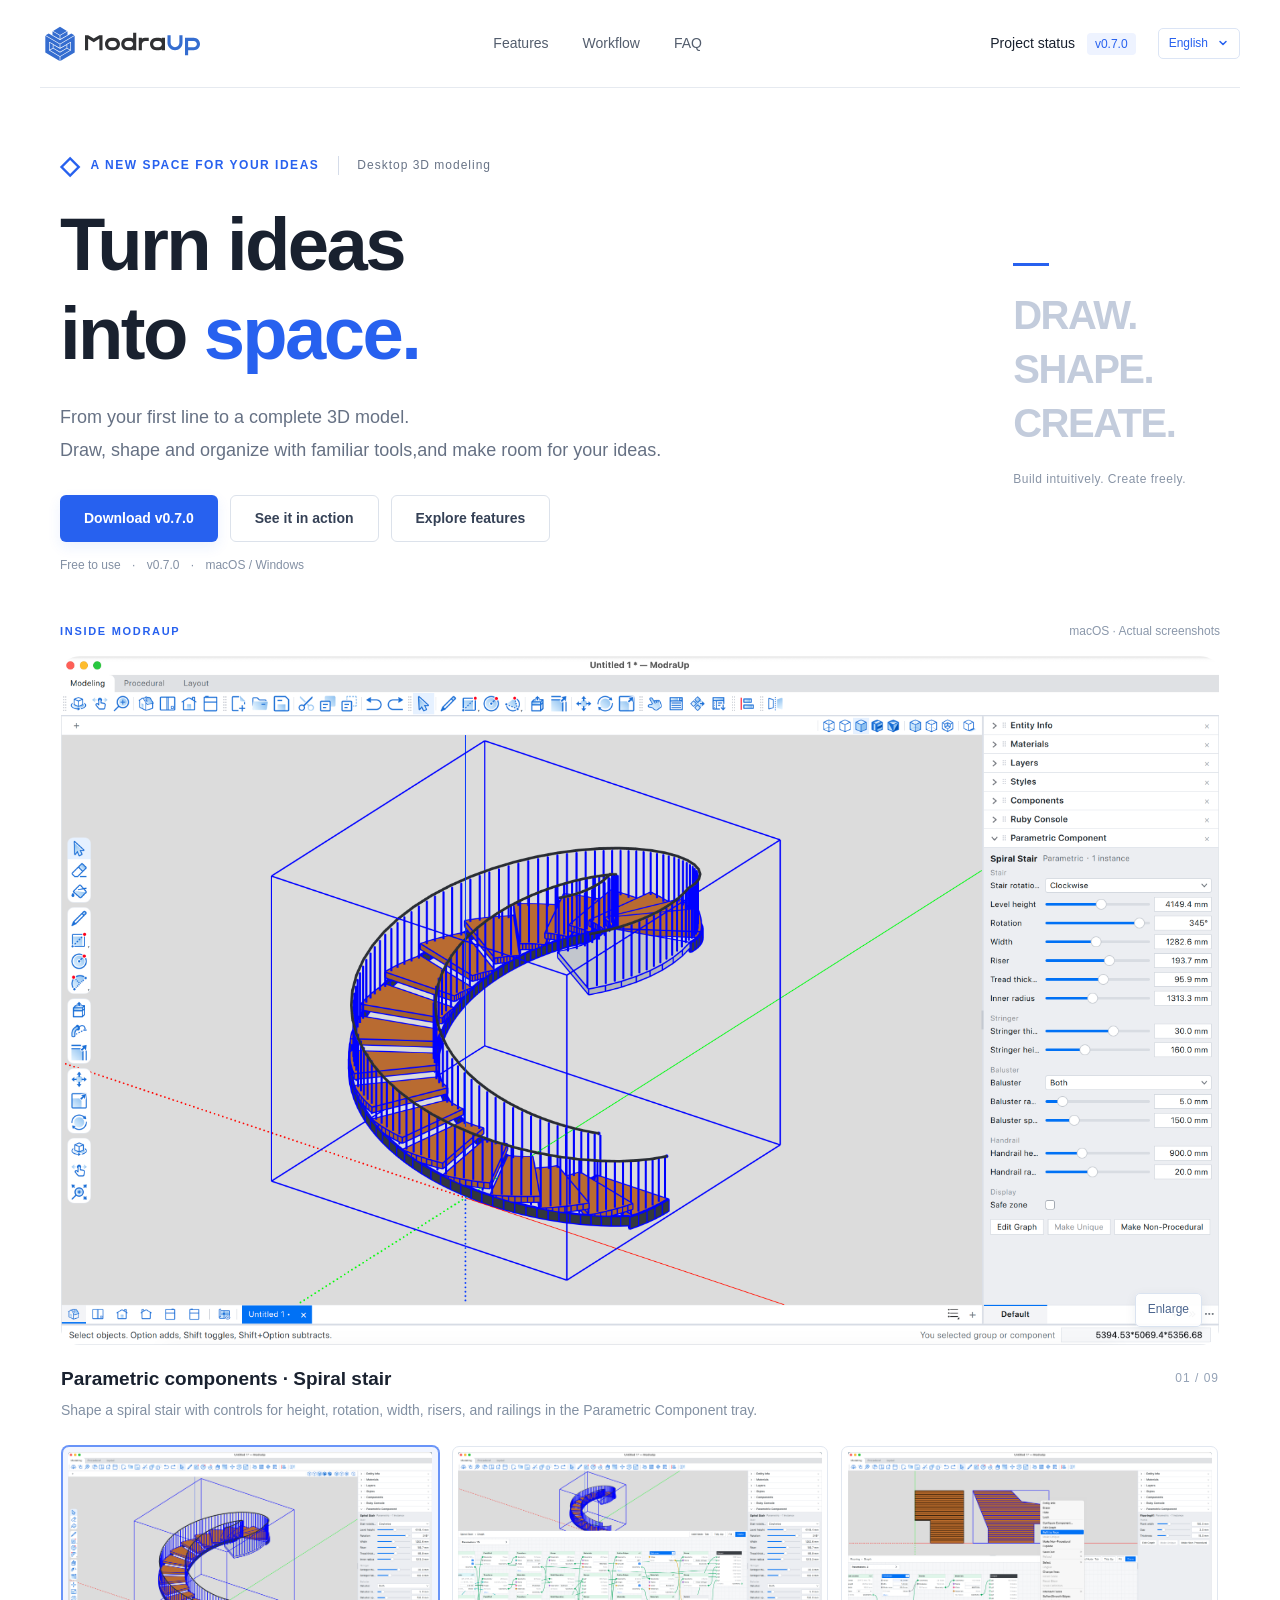
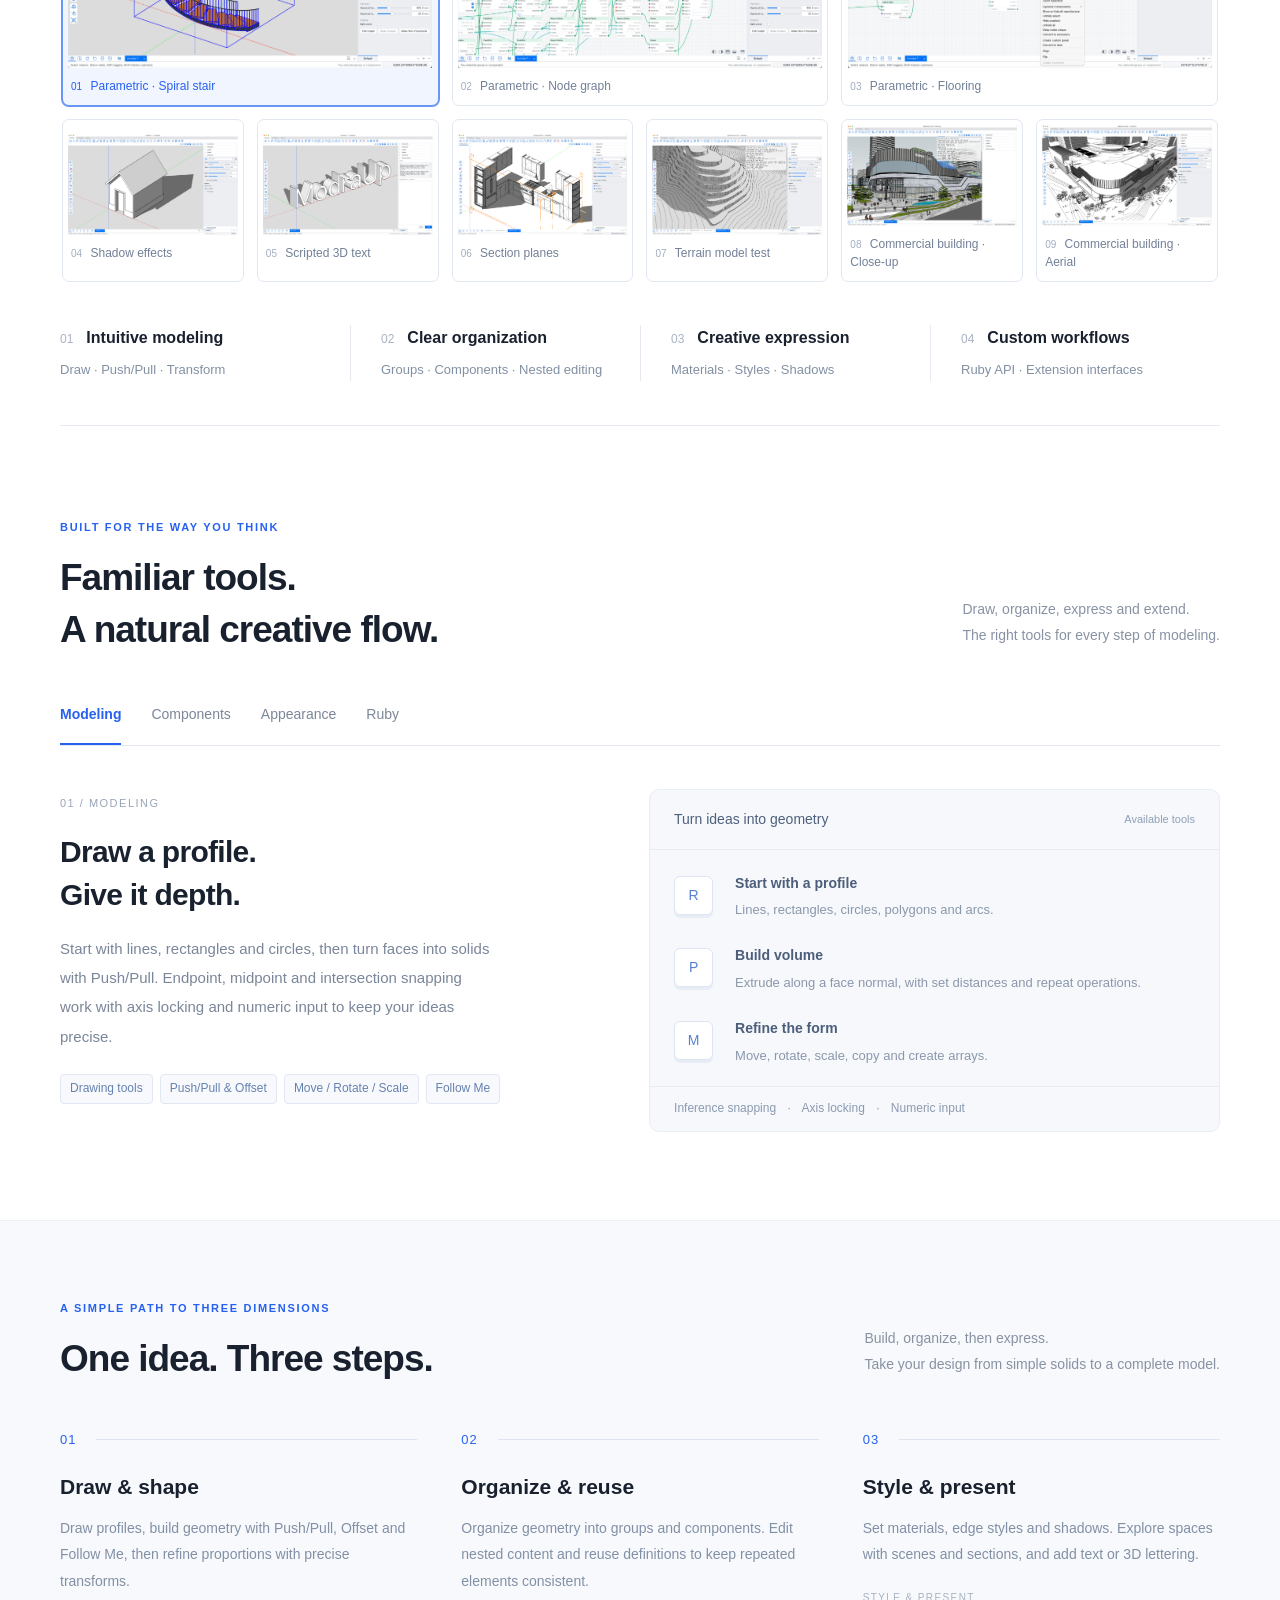
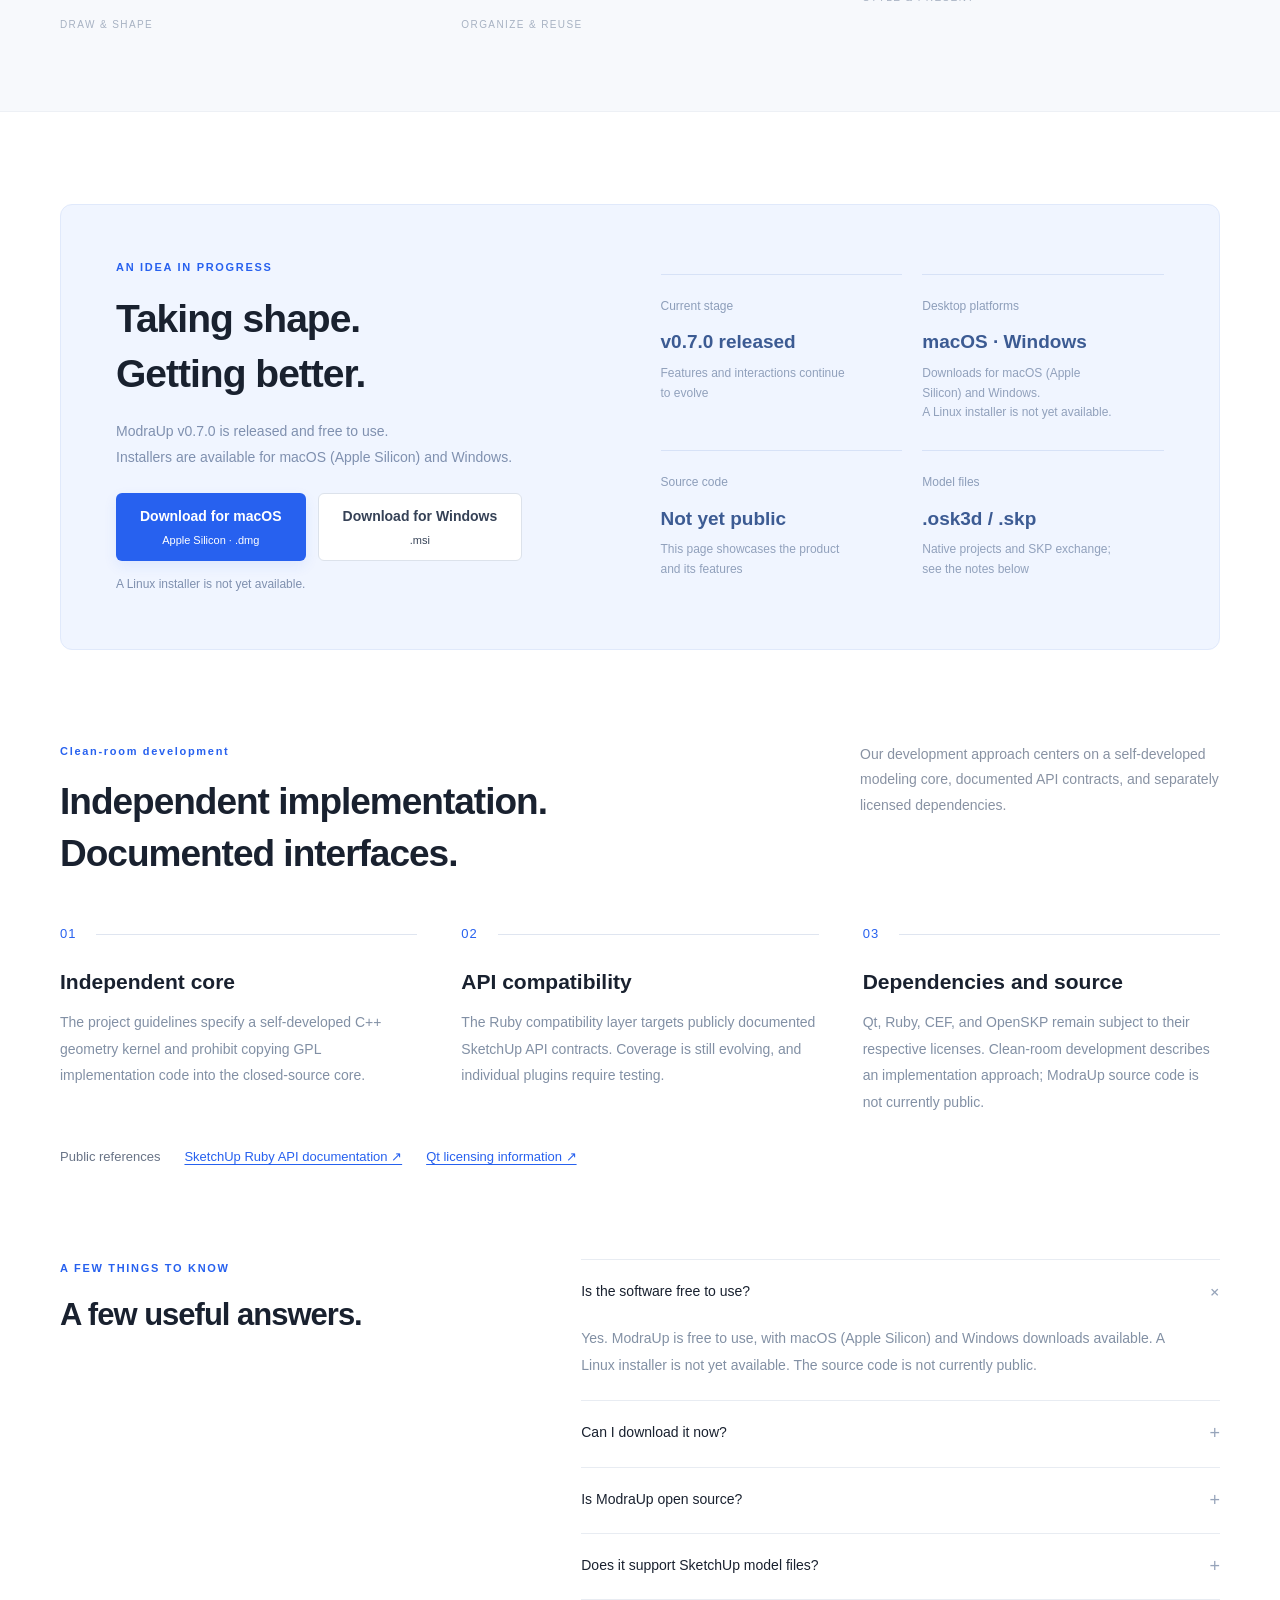
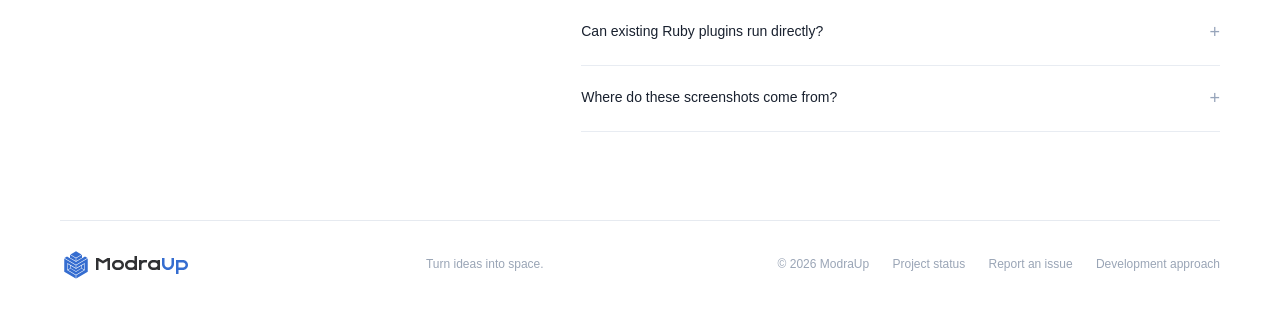
==== commit 92106d30: "Update 0.7.0" ====
--- a/index.html
+++ b/index.html
@@ -3,7 +3,7 @@
 <head>
   <meta charset="utf-8">
   <meta name="viewport" content="width=device-width,initial-scale=1">
-  <meta name="description" content="ModraUp v0.6.0 is released: a free desktop 3D modeling tool. Download for macOS (Apple Silicon) and Windows. A Linux installer is not yet available.">
+  <meta name="description" content="ModraUp v0.7.0 is released: a free desktop 3D modeling tool. Download for macOS (Apple Silicon) and Windows. A Linux installer is not yet available.">
   <meta name="theme-color" content="#2761ef">
   <title>ModraUp — Turn ideas into space.</title>
   <link rel="alternate" hreflang="zh-CN" href="zh-cn.html">
@@ -23,12 +23,12 @@
   <header class="header">
     <a href="#" class="brand" aria-label="ModraUp home"><img src="assets/logo.svg" alt="ModraUp" width="132" height="32"></a>
     <nav aria-label="Main navigation"><a href="#features">Features</a><a href="#workflow">Workflow</a><a href="#questions">FAQ</a></nav>
-    <div class="header-actions"><a class="header-link" href="#project">Project status <span class="version">v0.6.0</span></a><details class="language-picker"><summary aria-label="Choose language">English<span aria-hidden="true">⌄</span></summary><nav class="language-menu" aria-label="Choose language"><a href="zh-cn.html" lang="zh-CN" hreflang="zh-CN">简体中文</a><a href="zh-hant.html" lang="zh-Hant" hreflang="zh-Hant">繁體中文</a><a href="index.html" lang="en" hreflang="en" aria-current="page">English</a><a href="es.html" lang="es" hreflang="es">Español</a><a href="fr.html" lang="fr" hreflang="fr">Français</a><a href="ja.html" lang="ja" hreflang="ja">日本語</a><a href="ko.html" lang="ko" hreflang="ko">한국어</a></nav></details></div>
+    <div class="header-actions"><a class="header-link" href="#project">Project status <span class="version">v0.7.0</span></a><details class="language-picker"><summary aria-label="Choose language">English<span aria-hidden="true">⌄</span></summary><nav class="language-menu" aria-label="Choose language"><a href="zh-cn.html" lang="zh-CN" hreflang="zh-CN">简体中文</a><a href="zh-hant.html" lang="zh-Hant" hreflang="zh-Hant">繁體中文</a><a href="index.html" lang="en" hreflang="en" aria-current="page">English</a><a href="es.html" lang="es" hreflang="es">Español</a><a href="fr.html" lang="fr" hreflang="fr">Français</a><a href="ja.html" lang="ja" hreflang="ja">日本語</a><a href="ko.html" lang="ko" hreflang="ko">한국어</a></nav></details></div>
   </header>
   <main>
     <section class="hero wrap">
       <div class="eyebrow"><span class="small-cube">◇</span> A NEW SPACE FOR YOUR IDEAS <span class="hero-tag">Desktop 3D modeling</span></div>
-      <div class="hero-row"><div><h1>Turn ideas<br>into <span class="blue">space.</span></h1><p class="hero-copy">From your first line to a complete 3D model.<br>Draw, shape and organize with familiar tools,<br class="mobile-break">and make room for your ideas.</p><div class="hero-actions"><a class="button primary" href="#download">Download v0.6.0</a><a class="button secondary" href="#demo">See it in action</a><a class="button secondary" href="#features">Explore features</a></div><p class="hero-note">Free to use <span>·</span> v0.6.0 <span>·</span> macOS / Windows</p></div><div class="hero-aside"><span class="aside-rule"></span><p>DRAW.<br>SHAPE.<br>CREATE.</p><span>Build intuitively. Create freely.</span></div></div>
+      <div class="hero-row"><div><h1>Turn ideas<br>into <span class="blue">space.</span></h1><p class="hero-copy">From your first line to a complete 3D model.<br>Draw, shape and organize with familiar tools,<br class="mobile-break">and make room for your ideas.</p><div class="hero-actions"><a class="button primary" href="#download">Download v0.7.0</a><a class="button secondary" href="#demo">See it in action</a><a class="button secondary" href="#features">Explore features</a></div><p class="hero-note">Free to use <span>·</span> v0.7.0 <span>·</span> macOS / Windows</p></div><div class="hero-aside"><span class="aside-rule"></span><p>DRAW.<br>SHAPE.<br>CREATE.</p><span>Build intuitively. Create freely.</span></div></div>
     </section>
 
     <section class="demo-section wrap parametric-gallery" id="demo" aria-label="Application screenshots">
@@ -64,7 +64,7 @@
 
     <section class="workflow-section" id="workflow"><div class="wrap section"><div class="section-heading"><div><p class="section-kicker">A SIMPLE PATH TO THREE DIMENSIONS</p><h2>One idea. Three steps.</h2></div><p>Build, organize, then express.<br>Take your design from simple solids to a complete model.</p></div><div class="steps"><article><span class="step-no">01 <i></i></span><h3>Draw & shape</h3><p>Draw profiles, build geometry with Push/Pull, Offset and Follow Me, then refine proportions with precise transforms.</p><span class="step-foot">DRAW & SHAPE</span></article><article><span class="step-no">02 <i></i></span><h3>Organize & reuse</h3><p>Organize geometry into groups and components. Edit nested content and reuse definitions to keep repeated elements consistent.</p><span class="step-foot">ORGANIZE & REUSE</span></article><article><span class="step-no">03 <i></i></span><h3>Style & present</h3><p>Set materials, edge styles and shadows. Explore spaces with scenes and sections, and add text or 3D lettering.</p><span class="step-foot">STYLE & PRESENT</span></article></div></div></section>
 
-    <section class="project-section wrap section" id="project"><div class="project-card"><div><p class="section-kicker">AN IDEA IN PROGRESS</p><h2>Taking shape.<br>Getting better.</h2><p>ModraUp v0.6.0 is released and free to use.<br>Installers are available for macOS (Apple Silicon) and Windows.</p><div class="download-actions" id="download"><a class="button primary" href="https://github.com/modraup/ModraUp/releases/download/v0.6.0/ModraUp-0.6.0-macOS-arm64.dmg">Download for macOS <small>Apple Silicon · .dmg</small></a><a class="button secondary" href="https://github.com/modraup/ModraUp/releases/download/v0.6.0/ModraUp-0.6.0-Windows.msi">Download for Windows <small>.msi</small></a></div><p class="download-note">A Linux installer is not yet available.</p></div><div class="project-facts"><div><span>Current stage</span><strong>v0.6.0 released</strong><p>Features and interactions continue to evolve</p></div><div><span>Desktop platforms</span><strong>macOS · Windows</strong><p>Downloads for macOS (Apple Silicon) and Windows.<br>A Linux installer is not yet available.</p></div><div><span>Source code</span><strong>Not yet public</strong><p>This page showcases the product and its features</p></div><div><span>Model files</span><strong>.osk3d / .skp</strong><p>Native projects and SKP exchange; see the notes below</p></div></div></div></section>
+    <section class="project-section wrap section" id="project"><div class="project-card"><div><p class="section-kicker">AN IDEA IN PROGRESS</p><h2>Taking shape.<br>Getting better.</h2><p>ModraUp v0.7.0 is released and free to use.<br>Installers are available for macOS (Apple Silicon) and Windows.</p><div class="download-actions" id="download"><a class="button primary" href="https://github.com/modraup/ModraUp/releases/download/v0.7.0/ModraUp-0.7.0-macOS-arm64.dmg">Download for macOS <small>Apple Silicon · .dmg</small></a><a class="button secondary" href="https://github.com/modraup/ModraUp/releases/download/v0.7.0/ModraUp-0.7.0-Windows.msi">Download for Windows <small>.msi</small></a></div><p class="download-note">A Linux installer is not yet available.</p></div><div class="project-facts"><div><span>Current stage</span><strong>v0.7.0 released</strong><p>Features and interactions continue to evolve</p></div><div><span>Desktop platforms</span><strong>macOS · Windows</strong><p>Downloads for macOS (Apple Silicon) and Windows.<br>A Linux installer is not yet available.</p></div><div><span>Source code</span><strong>Not yet public</strong><p>This page showcases the product and its features</p></div><div><span>Model files</span><strong>.osk3d / .skp</strong><p>Native projects and SKP exchange; see the notes below</p></div></div></div></section>
 
     <section class="development-section wrap section" id="development" aria-labelledby="development-title">
       <div class="section-heading"><div><p class="section-kicker">Clean-room development</p><h2 id="development-title">Independent implementation.<br>Documented interfaces.</h2></div><p>Our development approach centers on a self-developed modeling core, documented API contracts, and separately licensed dependencies.</p></div>
@@ -72,7 +72,7 @@
       <nav class="development-resources" aria-label="Public references"><span>Public references</span><a href="https://ruby.sketchup.com/" target="_blank" rel="noopener noreferrer">SketchUp Ruby API documentation ↗</a><a href="https://doc.qt.io/qt-6/licensing.html" target="_blank" rel="noopener noreferrer">Qt licensing information ↗</a></nav>
     </section>
 
-    <section class="faq wrap section" id="questions"><div class="faq-title"><p class="section-kicker">A FEW THINGS TO KNOW</p><h2>A few useful answers.</h2></div><div class="faq-list"><details open><summary>Is the software free to use?<span>+</span></summary><p>Yes. ModraUp is free to use, with macOS (Apple Silicon) and Windows downloads available. A Linux installer is not yet available. The source code is not currently public.</p></details><details><summary>Can I download it now?<span>+</span></summary><p>Yes. v0.6.0 is released. Download the macOS (Apple Silicon, .dmg) or Windows (.msi) installer. A Linux installer is not yet available. <a href="#download">Go to downloads</a></p></details><details><summary>Is ModraUp open source?<span>+</span></summary><p>The source code is not currently public. Any plans to open the source will be announced separately.</p></details><details><summary>Does it support SketchUp model files?<span>+</span></summary><p>OpenSKP enables .skp import and export; the native project format is .osk3d. SKP exchange does not cover every feature: models containing section entities must be saved as .osk3d, and model and scene shadow settings do not fully round-trip through SKP.</p></details><details><summary>Can existing Ruby plugins run directly?<span>+</span></summary><p>The project is implementing a Ruby API with names matching SketchUp, including extension loading, a Ruby console, toolbars and HTML extension interfaces. API coverage and behavior are incomplete, so plugins need individual testing. Full compatibility is not guaranteed.</p></details><details><summary>Where do these screenshots come from?<span>+</span></summary><p>These nine screenshots were captured from ModraUp on macOS. They show a parametric spiral stair, its node graph, parametric flooring, house shadows, scripted 3D text, section planes, a large terrain model, and two views of a large outdoor commercial building model. The model tests reflect specific scenes and do not represent performance for every model.</p></details></div></section>
+    <section class="faq wrap section" id="questions"><div class="faq-title"><p class="section-kicker">A FEW THINGS TO KNOW</p><h2>A few useful answers.</h2></div><div class="faq-list"><details open><summary>Is the software free to use?<span>+</span></summary><p>Yes. ModraUp is free to use, with macOS (Apple Silicon) and Windows downloads available. A Linux installer is not yet available. The source code is not currently public.</p></details><details><summary>Can I download it now?<span>+</span></summary><p>Yes. v0.7.0 is released. Download the macOS (Apple Silicon, .dmg) or Windows (.msi) installer. A Linux installer is not yet available. <a href="#download">Go to downloads</a></p></details><details><summary>Is ModraUp open source?<span>+</span></summary><p>The source code is not currently public. Any plans to open the source will be announced separately.</p></details><details><summary>Does it support SketchUp model files?<span>+</span></summary><p>OpenSKP enables .skp import and export; the native project format is .osk3d. SKP exchange does not cover every feature: models containing section entities must be saved as .osk3d, and model and scene shadow settings do not fully round-trip through SKP.</p></details><details><summary>Can existing Ruby plugins run directly?<span>+</span></summary><p>The project is implementing a Ruby API with names matching SketchUp, including extension loading, a Ruby console, toolbars and HTML extension interfaces. API coverage and behavior are incomplete, so plugins need individual testing. Full compatibility is not guaranteed.</p></details><details><summary>Where do these screenshots come from?<span>+</span></summary><p>These nine screenshots were captured from ModraUp on macOS. They show a parametric spiral stair, its node graph, parametric flooring, house shadows, scripted 3D text, section planes, a large terrain model, and two views of a large outdoor commercial building model. The model tests reflect specific scenes and do not represent performance for every model.</p></details></div></section>
   </main>
   <footer class="footer wrap"><a href="#" class="brand"><img src="assets/logo.svg" alt="ModraUp" width="132" height="32"></a><span>Turn ideas into space.</span><span>© <span id="year">2026</span> ModraUp <a href="#project">Project status</a> <a href="https://github.com/modraup/ModraUp/issues" target="_blank" rel="noopener noreferrer">Report an issue</a> <a href="#development">Development approach</a></span></footer>
 </body>
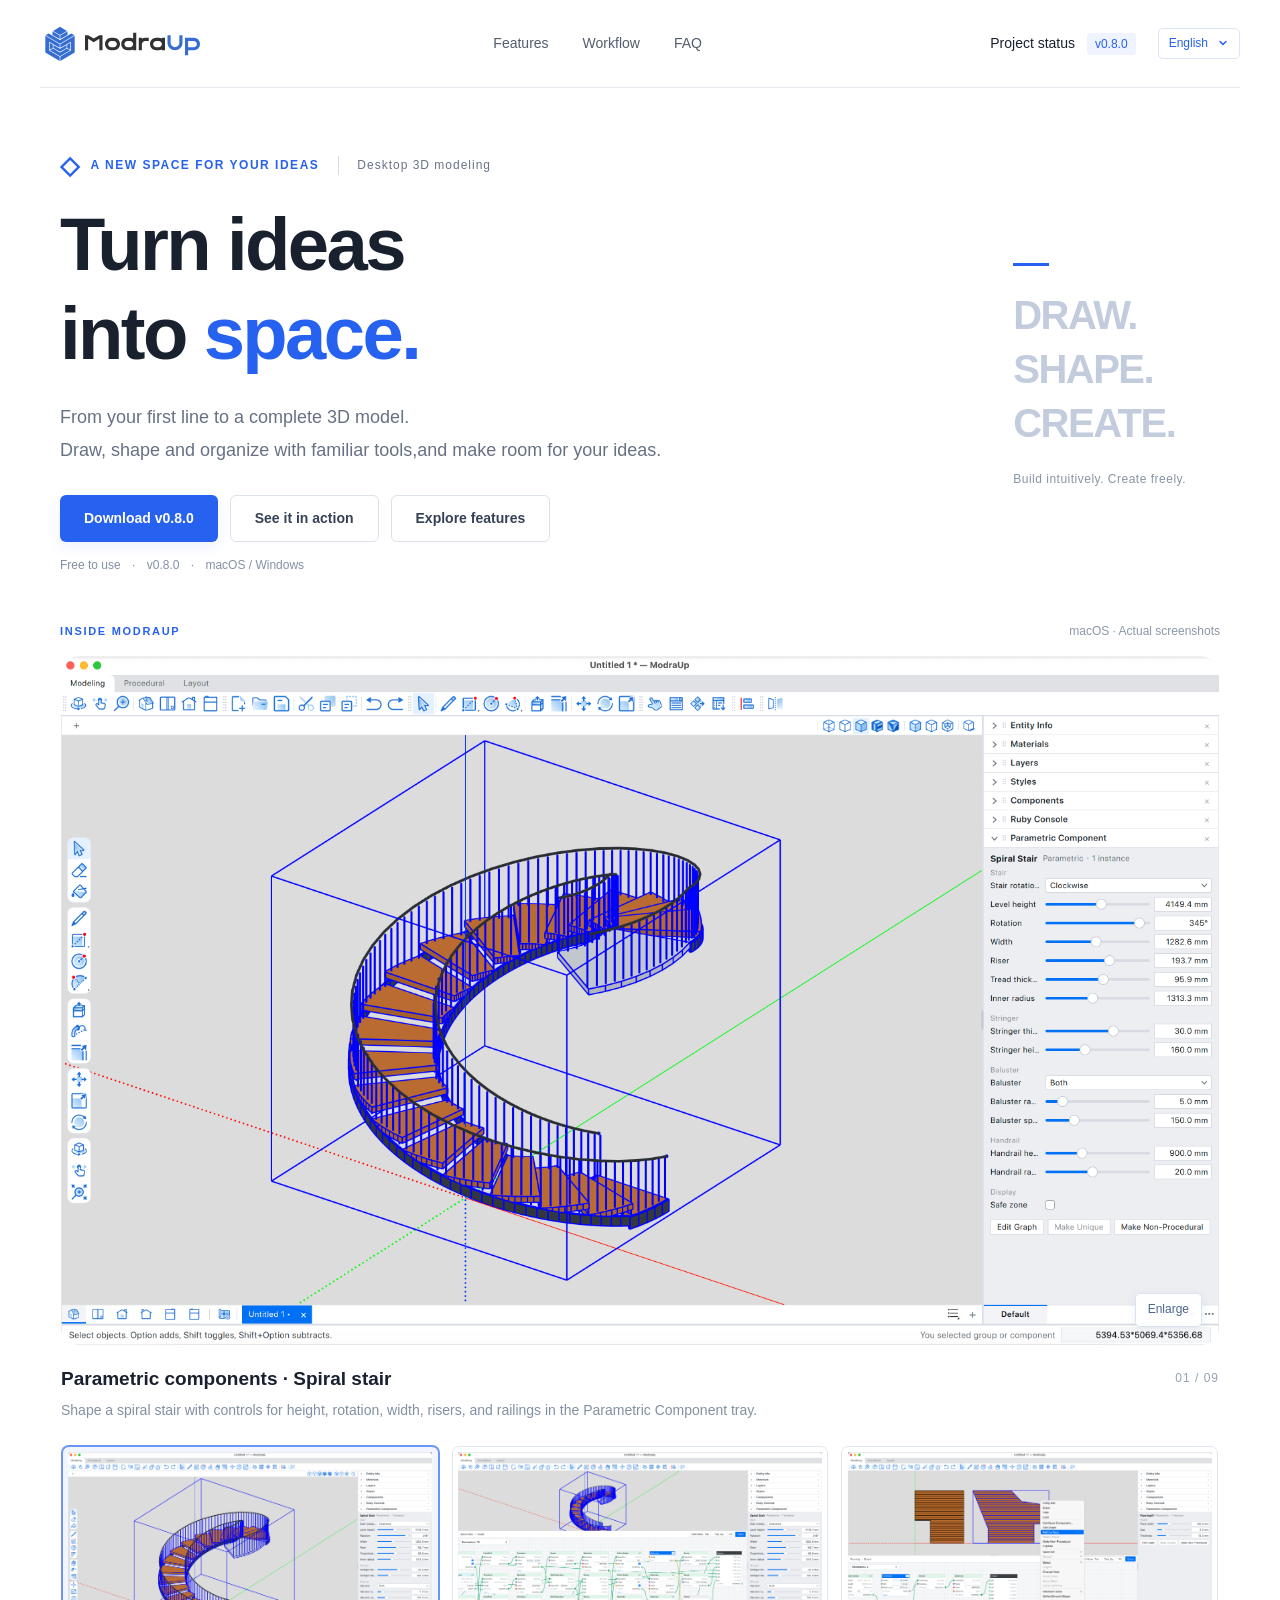
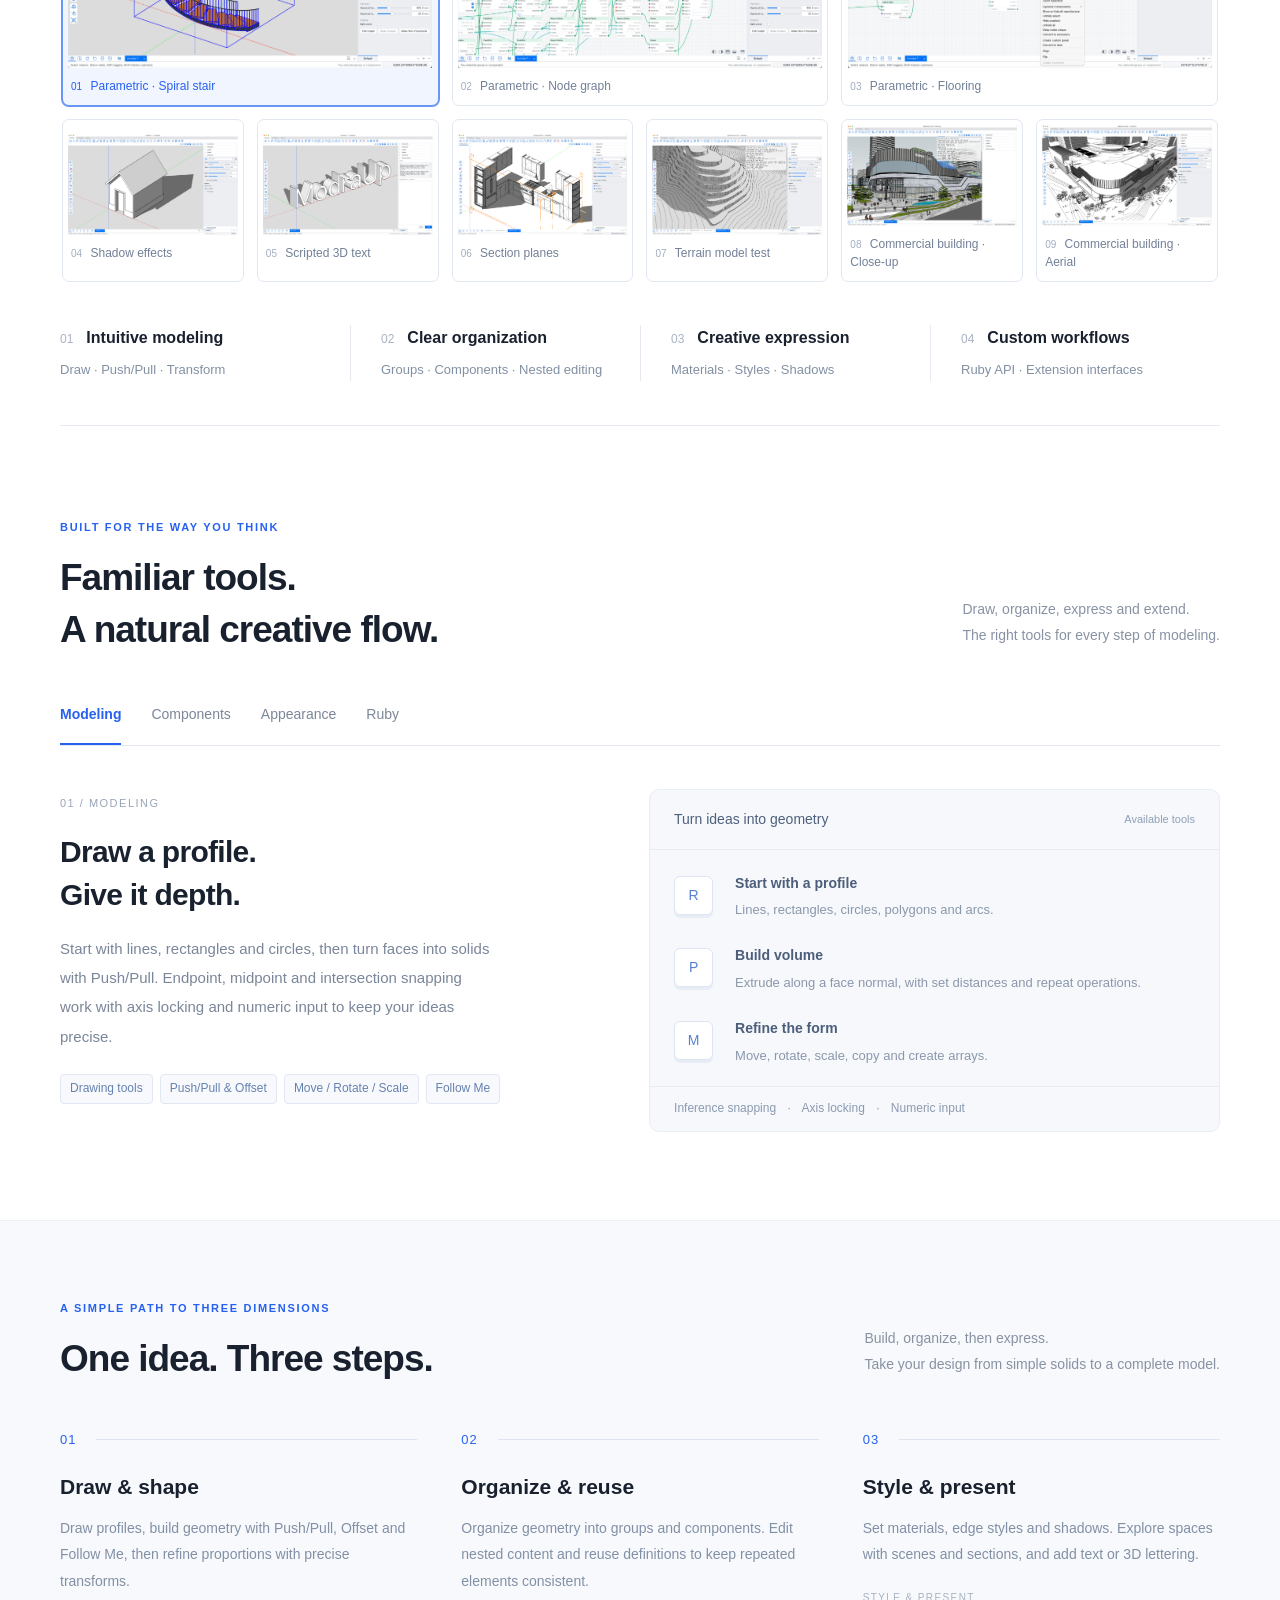
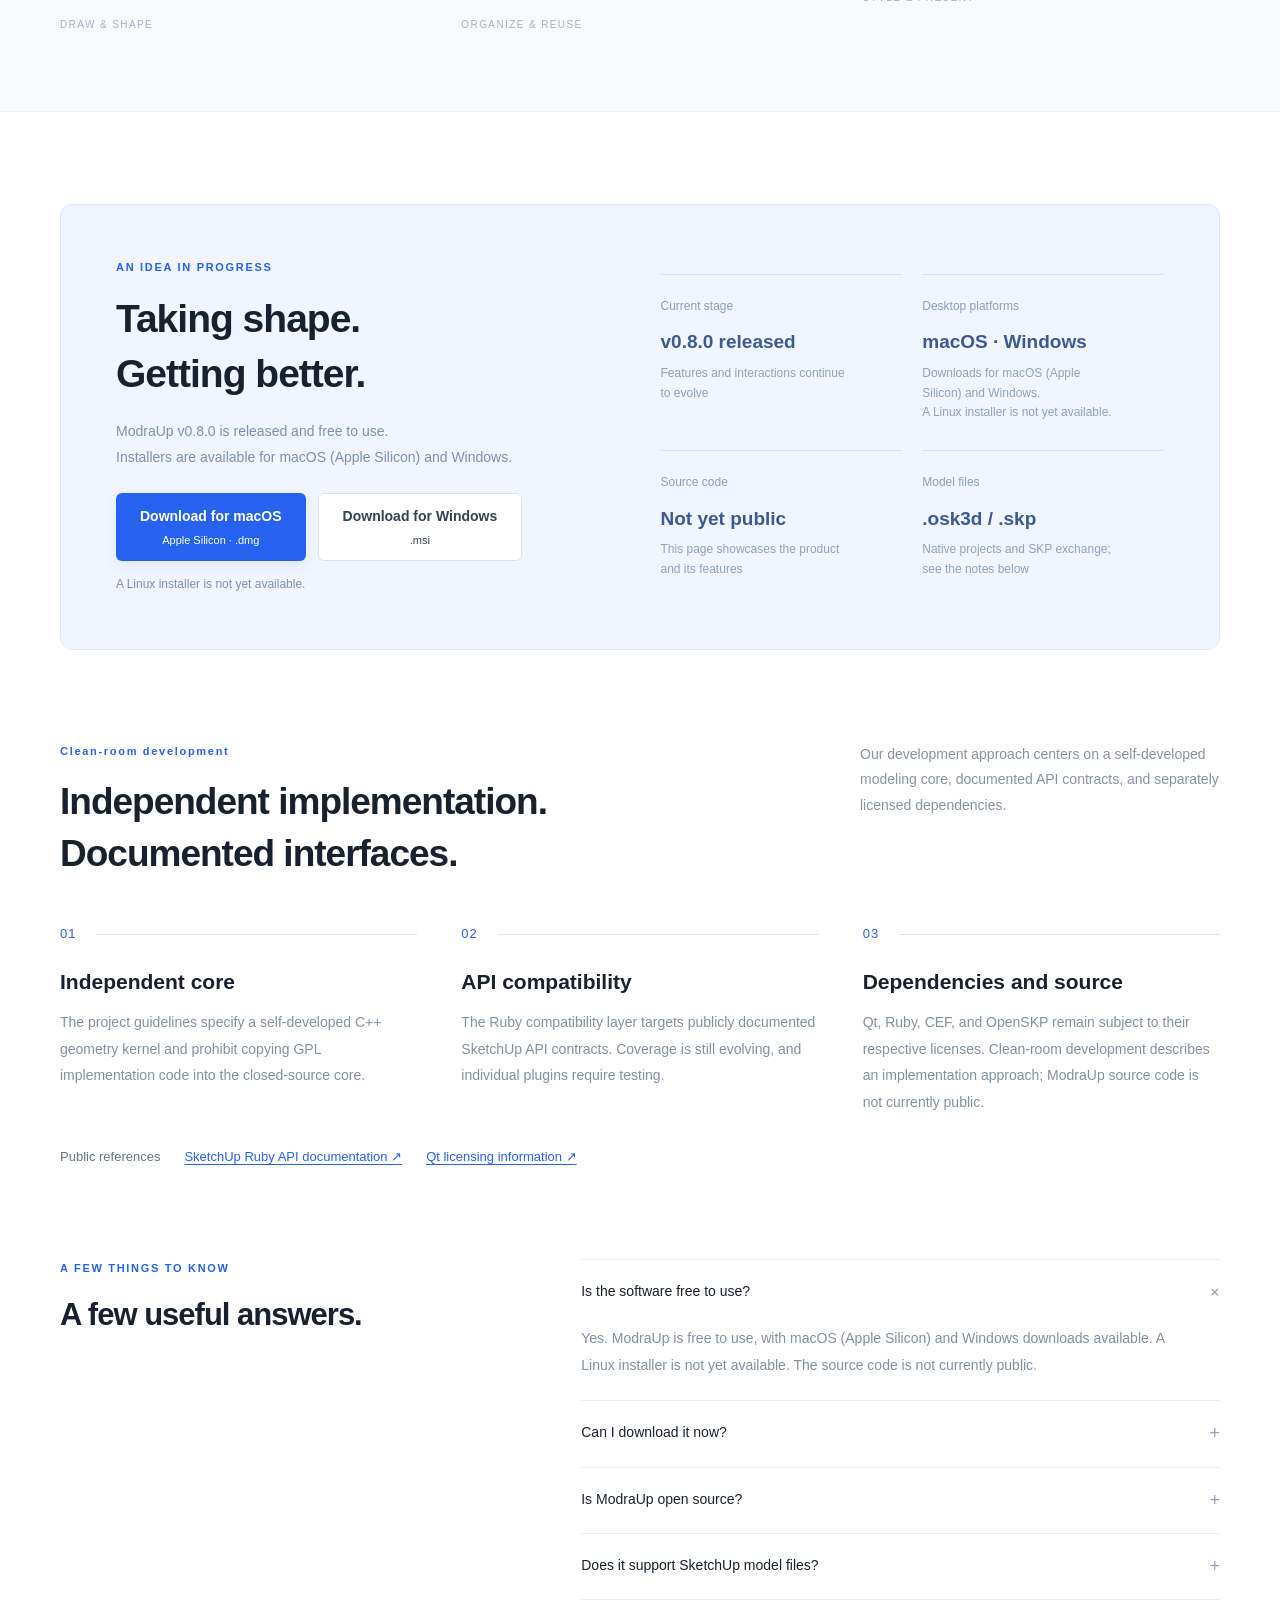
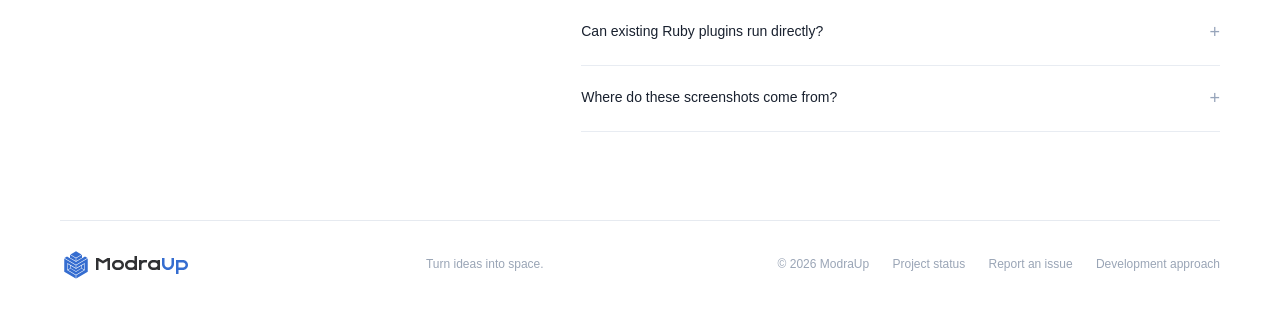
==== commit 6b98471c: "Update site and downloads to v0.8.0" ====
--- a/index.html
+++ b/index.html
@@ -3,7 +3,7 @@
 <head>
   <meta charset="utf-8">
   <meta name="viewport" content="width=device-width,initial-scale=1">
-  <meta name="description" content="ModraUp v0.7.0 is released: a free desktop 3D modeling tool. Download for macOS (Apple Silicon) and Windows. A Linux installer is not yet available.">
+  <meta name="description" content="ModraUp v0.8.0 is released: a free desktop 3D modeling tool. Download for macOS (Apple Silicon) and Windows. A Linux installer is not yet available.">
   <meta name="theme-color" content="#2761ef">
   <title>ModraUp — Turn ideas into space.</title>
   <link rel="alternate" hreflang="zh-CN" href="zh-cn.html">
@@ -23,12 +23,12 @@
   <header class="header">
     <a href="#" class="brand" aria-label="ModraUp home"><img src="assets/logo.svg" alt="ModraUp" width="132" height="32"></a>
     <nav aria-label="Main navigation"><a href="#features">Features</a><a href="#workflow">Workflow</a><a href="#questions">FAQ</a></nav>
-    <div class="header-actions"><a class="header-link" href="#project">Project status <span class="version">v0.7.0</span></a><details class="language-picker"><summary aria-label="Choose language">English<span aria-hidden="true">⌄</span></summary><nav class="language-menu" aria-label="Choose language"><a href="zh-cn.html" lang="zh-CN" hreflang="zh-CN">简体中文</a><a href="zh-hant.html" lang="zh-Hant" hreflang="zh-Hant">繁體中文</a><a href="index.html" lang="en" hreflang="en" aria-current="page">English</a><a href="es.html" lang="es" hreflang="es">Español</a><a href="fr.html" lang="fr" hreflang="fr">Français</a><a href="ja.html" lang="ja" hreflang="ja">日本語</a><a href="ko.html" lang="ko" hreflang="ko">한국어</a></nav></details></div>
+    <div class="header-actions"><a class="header-link" href="#project">Project status <span class="version">v0.8.0</span></a><details class="language-picker"><summary aria-label="Choose language">English<span aria-hidden="true">⌄</span></summary><nav class="language-menu" aria-label="Choose language"><a href="zh-cn.html" lang="zh-CN" hreflang="zh-CN">简体中文</a><a href="zh-hant.html" lang="zh-Hant" hreflang="zh-Hant">繁體中文</a><a href="index.html" lang="en" hreflang="en" aria-current="page">English</a><a href="es.html" lang="es" hreflang="es">Español</a><a href="fr.html" lang="fr" hreflang="fr">Français</a><a href="ja.html" lang="ja" hreflang="ja">日本語</a><a href="ko.html" lang="ko" hreflang="ko">한국어</a></nav></details></div>
   </header>
   <main>
     <section class="hero wrap">
       <div class="eyebrow"><span class="small-cube">◇</span> A NEW SPACE FOR YOUR IDEAS <span class="hero-tag">Desktop 3D modeling</span></div>
-      <div class="hero-row"><div><h1>Turn ideas<br>into <span class="blue">space.</span></h1><p class="hero-copy">From your first line to a complete 3D model.<br>Draw, shape and organize with familiar tools,<br class="mobile-break">and make room for your ideas.</p><div class="hero-actions"><a class="button primary" href="#download">Download v0.7.0</a><a class="button secondary" href="#demo">See it in action</a><a class="button secondary" href="#features">Explore features</a></div><p class="hero-note">Free to use <span>·</span> v0.7.0 <span>·</span> macOS / Windows</p></div><div class="hero-aside"><span class="aside-rule"></span><p>DRAW.<br>SHAPE.<br>CREATE.</p><span>Build intuitively. Create freely.</span></div></div>
+      <div class="hero-row"><div><h1>Turn ideas<br>into <span class="blue">space.</span></h1><p class="hero-copy">From your first line to a complete 3D model.<br>Draw, shape and organize with familiar tools,<br class="mobile-break">and make room for your ideas.</p><div class="hero-actions"><a class="button primary" href="#download">Download v0.8.0</a><a class="button secondary" href="#demo">See it in action</a><a class="button secondary" href="#features">Explore features</a></div><p class="hero-note">Free to use <span>·</span> v0.8.0 <span>·</span> macOS / Windows</p></div><div class="hero-aside"><span class="aside-rule"></span><p>DRAW.<br>SHAPE.<br>CREATE.</p><span>Build intuitively. Create freely.</span></div></div>
     </section>
 
     <section class="demo-section wrap parametric-gallery" id="demo" aria-label="Application screenshots">
@@ -64,7 +64,7 @@
 
     <section class="workflow-section" id="workflow"><div class="wrap section"><div class="section-heading"><div><p class="section-kicker">A SIMPLE PATH TO THREE DIMENSIONS</p><h2>One idea. Three steps.</h2></div><p>Build, organize, then express.<br>Take your design from simple solids to a complete model.</p></div><div class="steps"><article><span class="step-no">01 <i></i></span><h3>Draw & shape</h3><p>Draw profiles, build geometry with Push/Pull, Offset and Follow Me, then refine proportions with precise transforms.</p><span class="step-foot">DRAW & SHAPE</span></article><article><span class="step-no">02 <i></i></span><h3>Organize & reuse</h3><p>Organize geometry into groups and components. Edit nested content and reuse definitions to keep repeated elements consistent.</p><span class="step-foot">ORGANIZE & REUSE</span></article><article><span class="step-no">03 <i></i></span><h3>Style & present</h3><p>Set materials, edge styles and shadows. Explore spaces with scenes and sections, and add text or 3D lettering.</p><span class="step-foot">STYLE & PRESENT</span></article></div></div></section>
 
-    <section class="project-section wrap section" id="project"><div class="project-card"><div><p class="section-kicker">AN IDEA IN PROGRESS</p><h2>Taking shape.<br>Getting better.</h2><p>ModraUp v0.7.0 is released and free to use.<br>Installers are available for macOS (Apple Silicon) and Windows.</p><div class="download-actions" id="download"><a class="button primary" href="https://github.com/modraup/ModraUp/releases/download/v0.7.0/ModraUp-0.7.0-macOS-arm64.dmg">Download for macOS <small>Apple Silicon · .dmg</small></a><a class="button secondary" href="https://github.com/modraup/ModraUp/releases/download/v0.7.0/ModraUp-0.7.0-Windows.msi">Download for Windows <small>.msi</small></a></div><p class="download-note">A Linux installer is not yet available.</p></div><div class="project-facts"><div><span>Current stage</span><strong>v0.7.0 released</strong><p>Features and interactions continue to evolve</p></div><div><span>Desktop platforms</span><strong>macOS · Windows</strong><p>Downloads for macOS (Apple Silicon) and Windows.<br>A Linux installer is not yet available.</p></div><div><span>Source code</span><strong>Not yet public</strong><p>This page showcases the product and its features</p></div><div><span>Model files</span><strong>.osk3d / .skp</strong><p>Native projects and SKP exchange; see the notes below</p></div></div></div></section>
+    <section class="project-section wrap section" id="project"><div class="project-card"><div><p class="section-kicker">AN IDEA IN PROGRESS</p><h2>Taking shape.<br>Getting better.</h2><p>ModraUp v0.8.0 is released and free to use.<br>Installers are available for macOS (Apple Silicon) and Windows.</p><div class="download-actions" id="download"><a class="button primary" href="https://github.com/modraup/ModraUp/releases/download/v0.8.0/ModraUp-0.8.0-macOS-arm64-adhoc.dmg">Download for macOS <small>Apple Silicon · .dmg</small></a><a class="button secondary" href="https://github.com/modraup/ModraUp/releases/download/v0.8.0/ModraUp-0.8.0-Windows.msi">Download for Windows <small>.msi</small></a></div><p class="download-note">A Linux installer is not yet available.</p></div><div class="project-facts"><div><span>Current stage</span><strong>v0.8.0 released</strong><p>Features and interactions continue to evolve</p></div><div><span>Desktop platforms</span><strong>macOS · Windows</strong><p>Downloads for macOS (Apple Silicon) and Windows.<br>A Linux installer is not yet available.</p></div><div><span>Source code</span><strong>Not yet public</strong><p>This page showcases the product and its features</p></div><div><span>Model files</span><strong>.osk3d / .skp</strong><p>Native projects and SKP exchange; see the notes below</p></div></div></div></section>
 
     <section class="development-section wrap section" id="development" aria-labelledby="development-title">
       <div class="section-heading"><div><p class="section-kicker">Clean-room development</p><h2 id="development-title">Independent implementation.<br>Documented interfaces.</h2></div><p>Our development approach centers on a self-developed modeling core, documented API contracts, and separately licensed dependencies.</p></div>
@@ -72,7 +72,7 @@
       <nav class="development-resources" aria-label="Public references"><span>Public references</span><a href="https://ruby.sketchup.com/" target="_blank" rel="noopener noreferrer">SketchUp Ruby API documentation ↗</a><a href="https://doc.qt.io/qt-6/licensing.html" target="_blank" rel="noopener noreferrer">Qt licensing information ↗</a></nav>
     </section>
 
-    <section class="faq wrap section" id="questions"><div class="faq-title"><p class="section-kicker">A FEW THINGS TO KNOW</p><h2>A few useful answers.</h2></div><div class="faq-list"><details open><summary>Is the software free to use?<span>+</span></summary><p>Yes. ModraUp is free to use, with macOS (Apple Silicon) and Windows downloads available. A Linux installer is not yet available. The source code is not currently public.</p></details><details><summary>Can I download it now?<span>+</span></summary><p>Yes. v0.7.0 is released. Download the macOS (Apple Silicon, .dmg) or Windows (.msi) installer. A Linux installer is not yet available. <a href="#download">Go to downloads</a></p></details><details><summary>Is ModraUp open source?<span>+</span></summary><p>The source code is not currently public. Any plans to open the source will be announced separately.</p></details><details><summary>Does it support SketchUp model files?<span>+</span></summary><p>OpenSKP enables .skp import and export; the native project format is .osk3d. SKP exchange does not cover every feature: models containing section entities must be saved as .osk3d, and model and scene shadow settings do not fully round-trip through SKP.</p></details><details><summary>Can existing Ruby plugins run directly?<span>+</span></summary><p>The project is implementing a Ruby API with names matching SketchUp, including extension loading, a Ruby console, toolbars and HTML extension interfaces. API coverage and behavior are incomplete, so plugins need individual testing. Full compatibility is not guaranteed.</p></details><details><summary>Where do these screenshots come from?<span>+</span></summary><p>These nine screenshots were captured from ModraUp on macOS. They show a parametric spiral stair, its node graph, parametric flooring, house shadows, scripted 3D text, section planes, a large terrain model, and two views of a large outdoor commercial building model. The model tests reflect specific scenes and do not represent performance for every model.</p></details></div></section>
+    <section class="faq wrap section" id="questions"><div class="faq-title"><p class="section-kicker">A FEW THINGS TO KNOW</p><h2>A few useful answers.</h2></div><div class="faq-list"><details open><summary>Is the software free to use?<span>+</span></summary><p>Yes. ModraUp is free to use, with macOS (Apple Silicon) and Windows downloads available. A Linux installer is not yet available. The source code is not currently public.</p></details><details><summary>Can I download it now?<span>+</span></summary><p>Yes. v0.8.0 is released. Download the macOS (Apple Silicon, .dmg) or Windows (.msi) installer. A Linux installer is not yet available. <a href="#download">Go to downloads</a></p></details><details><summary>Is ModraUp open source?<span>+</span></summary><p>The source code is not currently public. Any plans to open the source will be announced separately.</p></details><details><summary>Does it support SketchUp model files?<span>+</span></summary><p>OpenSKP enables .skp import and export; the native project format is .osk3d. SKP exchange does not cover every feature: models containing section entities must be saved as .osk3d, and model and scene shadow settings do not fully round-trip through SKP.</p></details><details><summary>Can existing Ruby plugins run directly?<span>+</span></summary><p>The project is implementing a Ruby API with names matching SketchUp, including extension loading, a Ruby console, toolbars and HTML extension interfaces. API coverage and behavior are incomplete, so plugins need individual testing. Full compatibility is not guaranteed.</p></details><details><summary>Where do these screenshots come from?<span>+</span></summary><p>These nine screenshots were captured from ModraUp on macOS. They show a parametric spiral stair, its node graph, parametric flooring, house shadows, scripted 3D text, section planes, a large terrain model, and two views of a large outdoor commercial building model. The model tests reflect specific scenes and do not represent performance for every model.</p></details></div></section>
   </main>
   <footer class="footer wrap"><a href="#" class="brand"><img src="assets/logo.svg" alt="ModraUp" width="132" height="32"></a><span>Turn ideas into space.</span><span>© <span id="year">2026</span> ModraUp <a href="#project">Project status</a> <a href="https://github.com/modraup/ModraUp/issues" target="_blank" rel="noopener noreferrer">Report an issue</a> <a href="#development">Development approach</a></span></footer>
 </body>
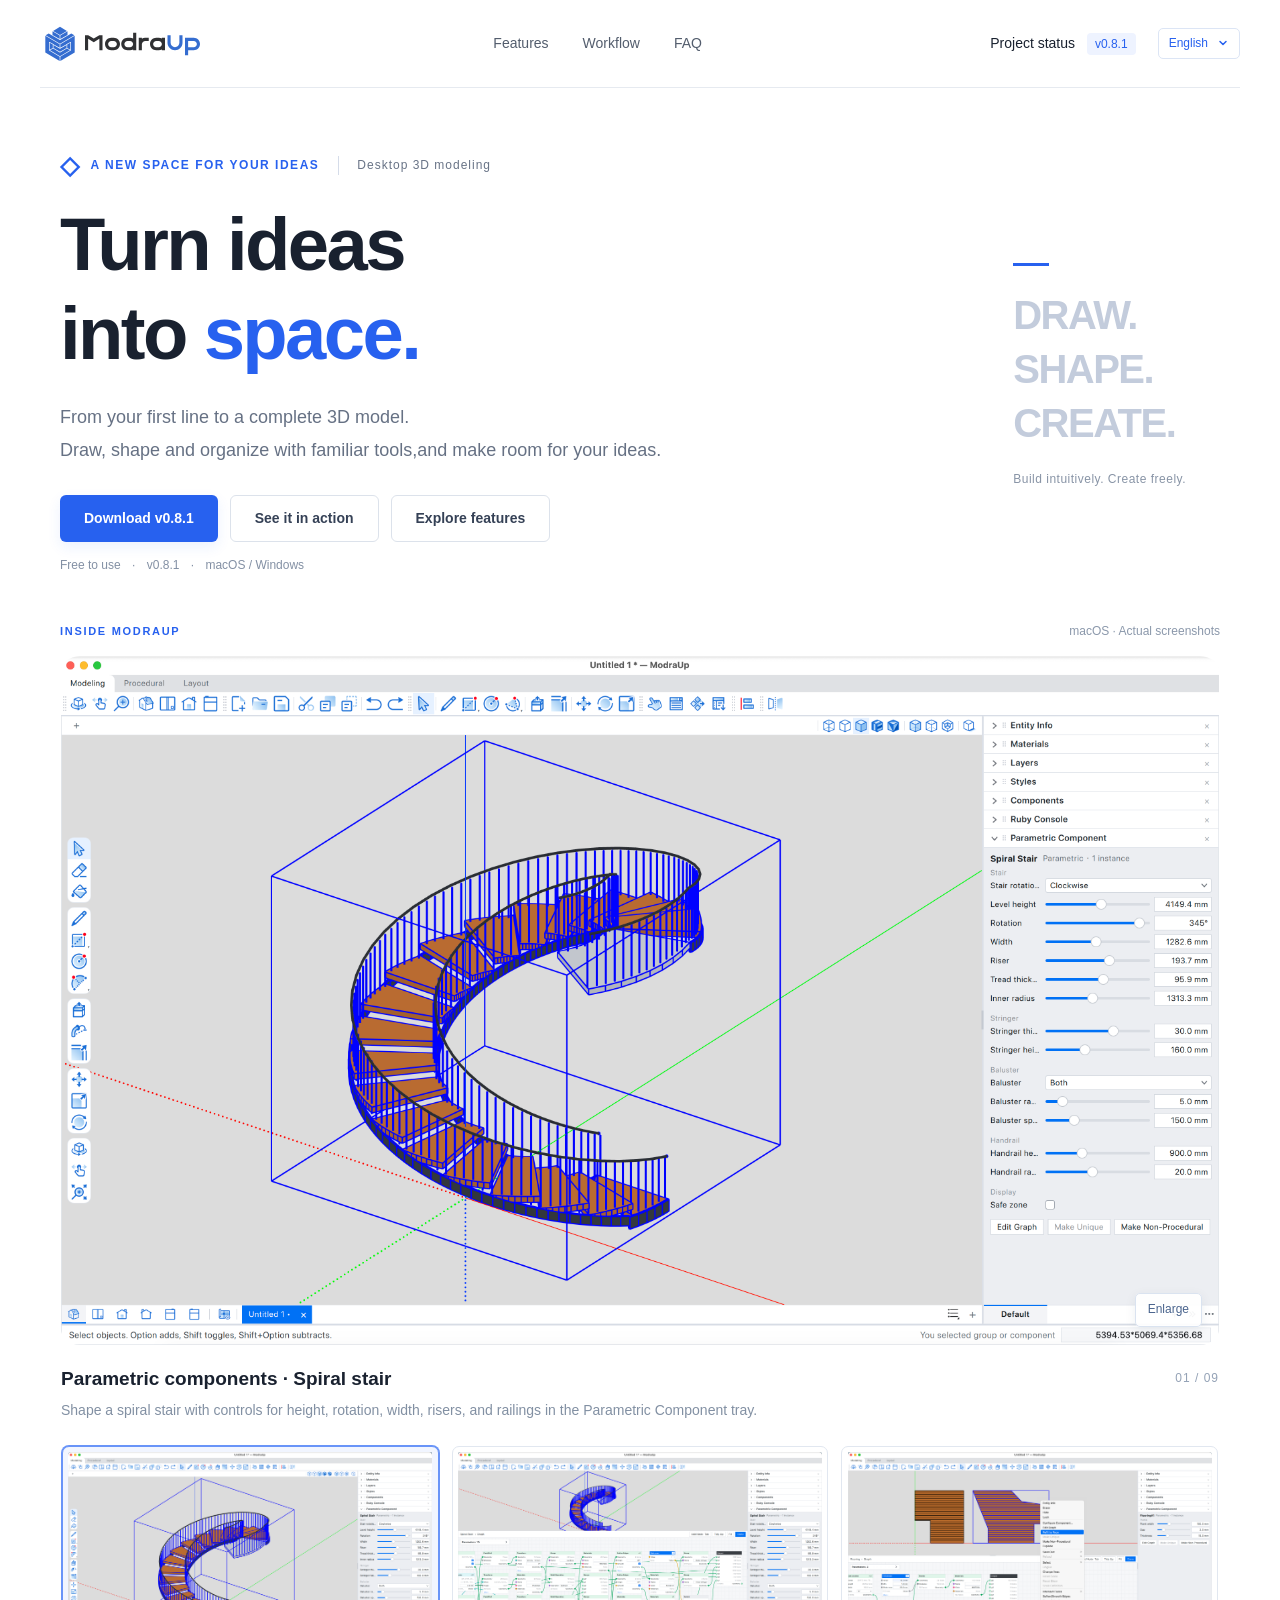
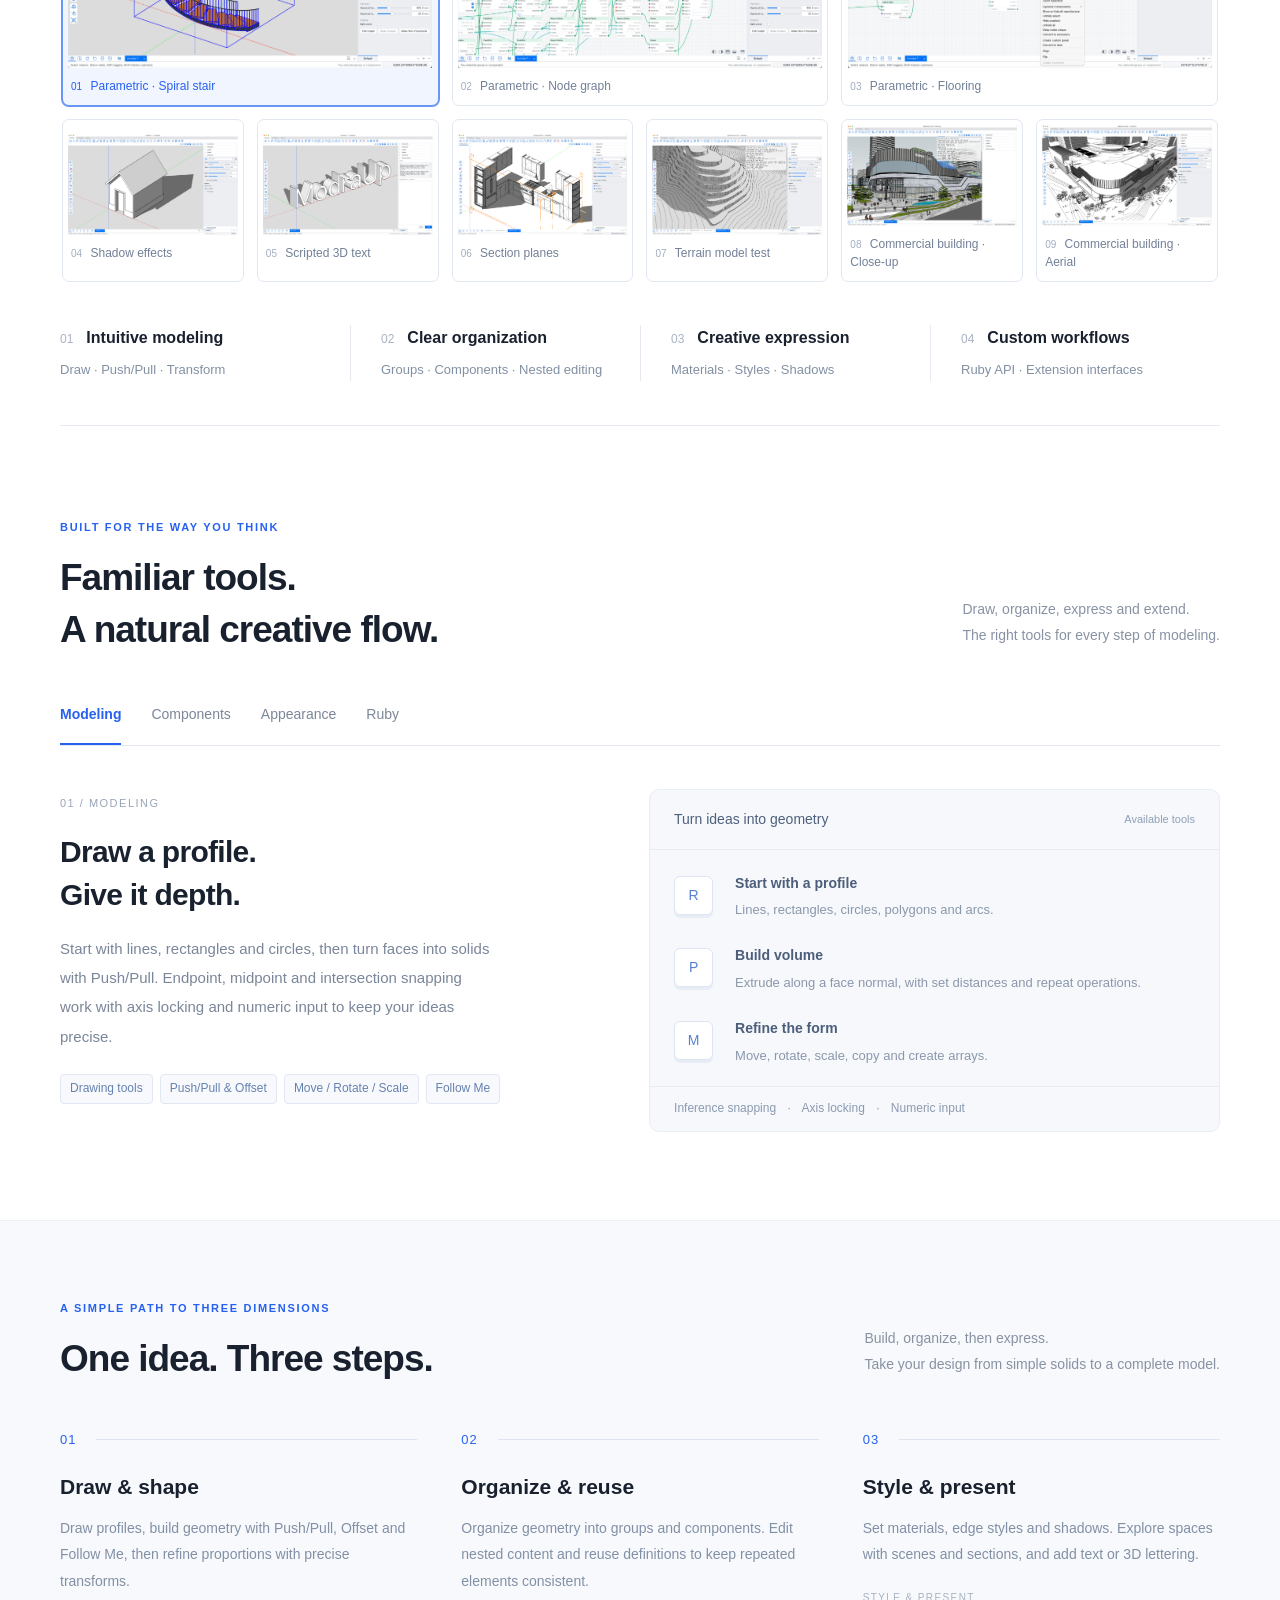
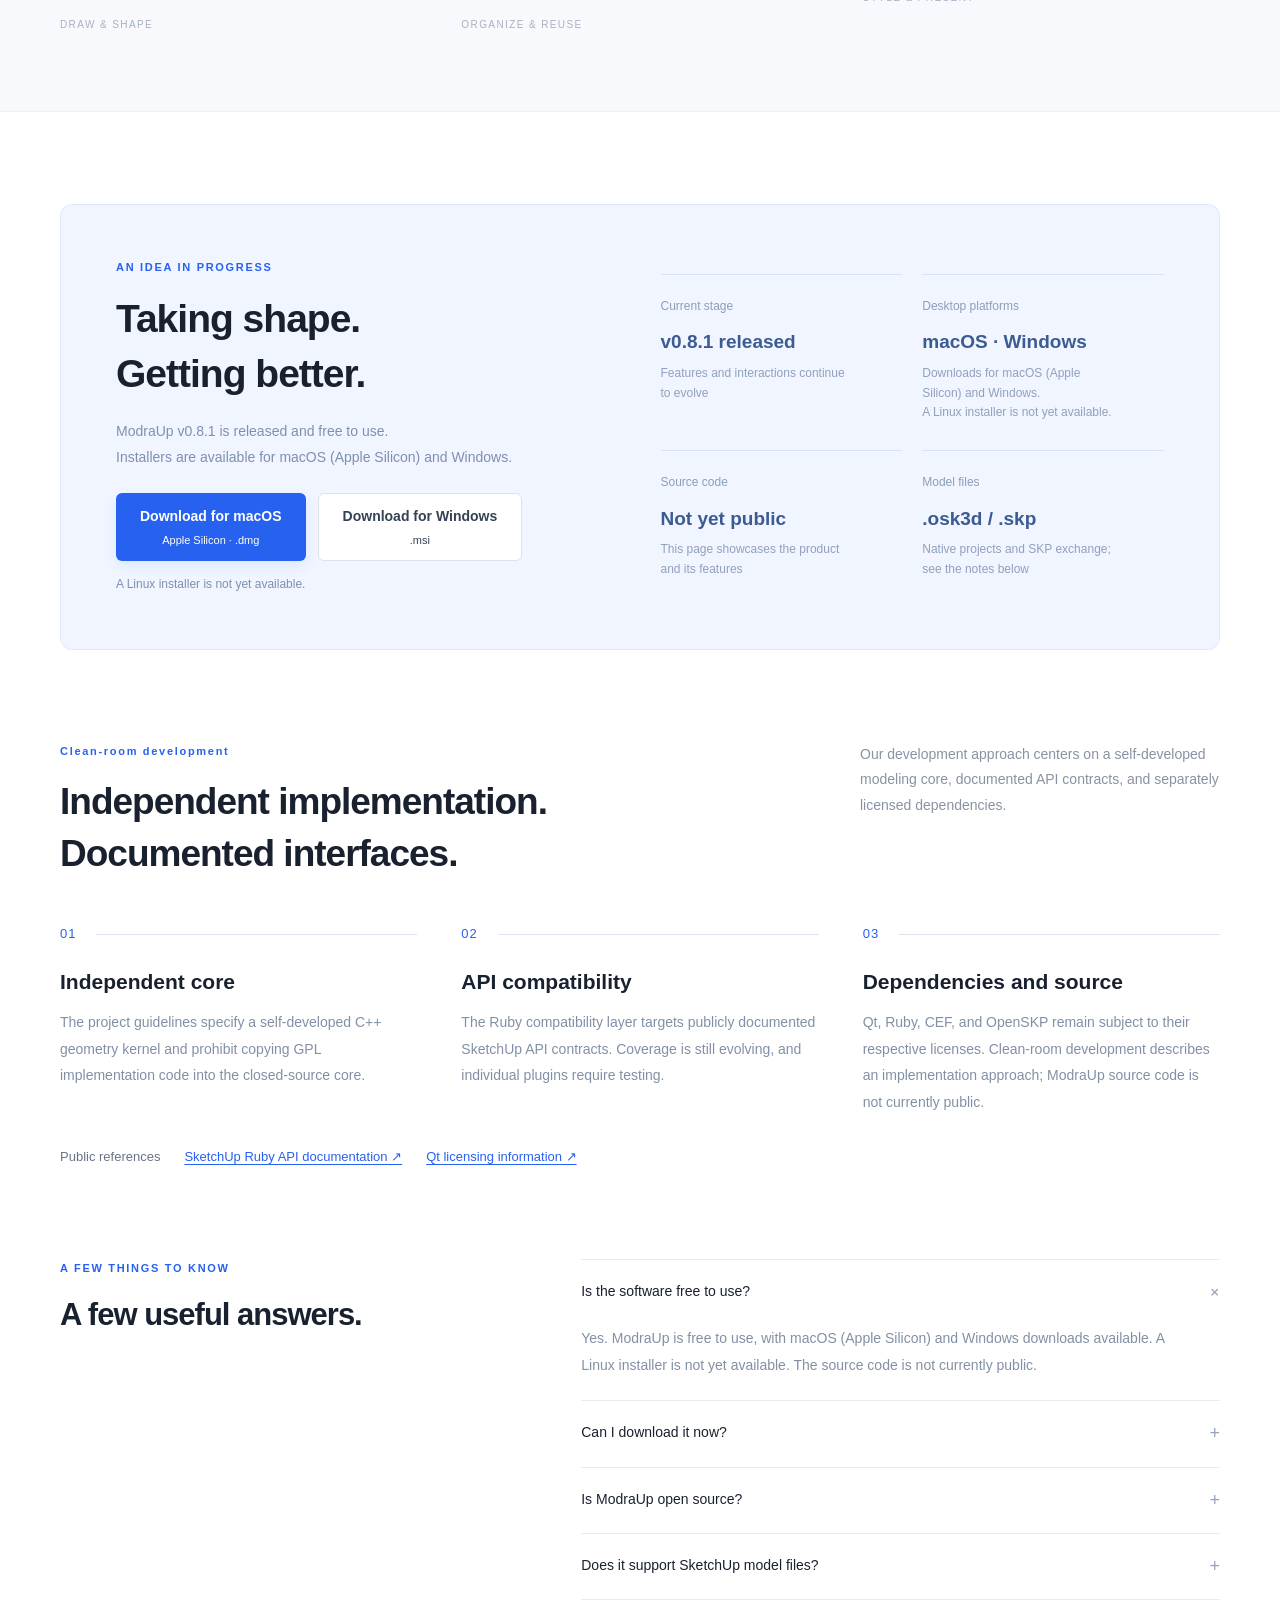
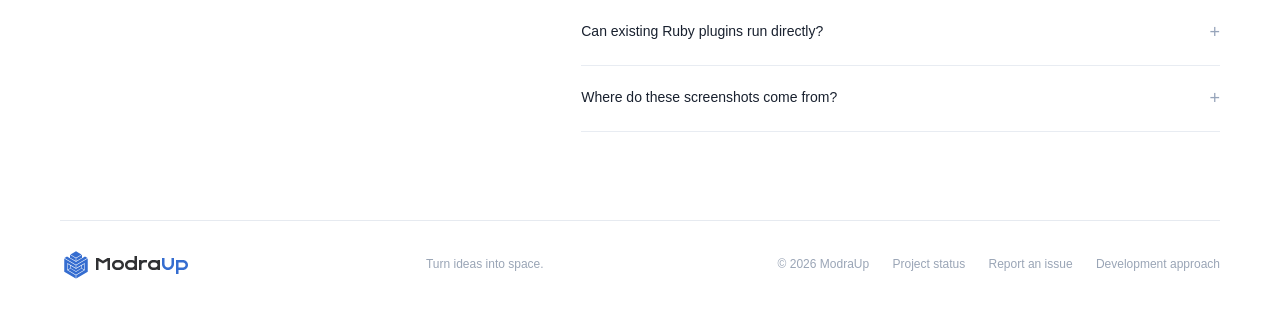
==== commit cd0776f7: "Update site and downloads to v0.8.1" ====
--- a/index.html
+++ b/index.html
@@ -3,7 +3,7 @@
 <head>
   <meta charset="utf-8">
   <meta name="viewport" content="width=device-width,initial-scale=1">
-  <meta name="description" content="ModraUp v0.8.0 is released: a free desktop 3D modeling tool. Download for macOS (Apple Silicon) and Windows. A Linux installer is not yet available.">
+  <meta name="description" content="ModraUp v0.8.1 is released: a free desktop 3D modeling tool. Download for macOS (Apple Silicon) and Windows. A Linux installer is not yet available.">
   <meta name="theme-color" content="#2761ef">
   <title>ModraUp — Turn ideas into space.</title>
   <link rel="alternate" hreflang="zh-CN" href="zh-cn.html">
@@ -23,12 +23,12 @@
   <header class="header">
     <a href="#" class="brand" aria-label="ModraUp home"><img src="assets/logo.svg" alt="ModraUp" width="132" height="32"></a>
     <nav aria-label="Main navigation"><a href="#features">Features</a><a href="#workflow">Workflow</a><a href="#questions">FAQ</a></nav>
-    <div class="header-actions"><a class="header-link" href="#project">Project status <span class="version">v0.8.0</span></a><details class="language-picker"><summary aria-label="Choose language">English<span aria-hidden="true">⌄</span></summary><nav class="language-menu" aria-label="Choose language"><a href="zh-cn.html" lang="zh-CN" hreflang="zh-CN">简体中文</a><a href="zh-hant.html" lang="zh-Hant" hreflang="zh-Hant">繁體中文</a><a href="index.html" lang="en" hreflang="en" aria-current="page">English</a><a href="es.html" lang="es" hreflang="es">Español</a><a href="fr.html" lang="fr" hreflang="fr">Français</a><a href="ja.html" lang="ja" hreflang="ja">日本語</a><a href="ko.html" lang="ko" hreflang="ko">한국어</a></nav></details></div>
+    <div class="header-actions"><a class="header-link" href="#project">Project status <span class="version">v0.8.1</span></a><details class="language-picker"><summary aria-label="Choose language">English<span aria-hidden="true">⌄</span></summary><nav class="language-menu" aria-label="Choose language"><a href="zh-cn.html" lang="zh-CN" hreflang="zh-CN">简体中文</a><a href="zh-hant.html" lang="zh-Hant" hreflang="zh-Hant">繁體中文</a><a href="index.html" lang="en" hreflang="en" aria-current="page">English</a><a href="es.html" lang="es" hreflang="es">Español</a><a href="fr.html" lang="fr" hreflang="fr">Français</a><a href="ja.html" lang="ja" hreflang="ja">日本語</a><a href="ko.html" lang="ko" hreflang="ko">한국어</a></nav></details></div>
   </header>
   <main>
     <section class="hero wrap">
       <div class="eyebrow"><span class="small-cube">◇</span> A NEW SPACE FOR YOUR IDEAS <span class="hero-tag">Desktop 3D modeling</span></div>
-      <div class="hero-row"><div><h1>Turn ideas<br>into <span class="blue">space.</span></h1><p class="hero-copy">From your first line to a complete 3D model.<br>Draw, shape and organize with familiar tools,<br class="mobile-break">and make room for your ideas.</p><div class="hero-actions"><a class="button primary" href="#download">Download v0.8.0</a><a class="button secondary" href="#demo">See it in action</a><a class="button secondary" href="#features">Explore features</a></div><p class="hero-note">Free to use <span>·</span> v0.8.0 <span>·</span> macOS / Windows</p></div><div class="hero-aside"><span class="aside-rule"></span><p>DRAW.<br>SHAPE.<br>CREATE.</p><span>Build intuitively. Create freely.</span></div></div>
+      <div class="hero-row"><div><h1>Turn ideas<br>into <span class="blue">space.</span></h1><p class="hero-copy">From your first line to a complete 3D model.<br>Draw, shape and organize with familiar tools,<br class="mobile-break">and make room for your ideas.</p><div class="hero-actions"><a class="button primary" href="#download">Download v0.8.1</a><a class="button secondary" href="#demo">See it in action</a><a class="button secondary" href="#features">Explore features</a></div><p class="hero-note">Free to use <span>·</span> v0.8.1 <span>·</span> macOS / Windows</p></div><div class="hero-aside"><span class="aside-rule"></span><p>DRAW.<br>SHAPE.<br>CREATE.</p><span>Build intuitively. Create freely.</span></div></div>
     </section>
 
     <section class="demo-section wrap parametric-gallery" id="demo" aria-label="Application screenshots">
@@ -64,7 +64,7 @@
 
     <section class="workflow-section" id="workflow"><div class="wrap section"><div class="section-heading"><div><p class="section-kicker">A SIMPLE PATH TO THREE DIMENSIONS</p><h2>One idea. Three steps.</h2></div><p>Build, organize, then express.<br>Take your design from simple solids to a complete model.</p></div><div class="steps"><article><span class="step-no">01 <i></i></span><h3>Draw & shape</h3><p>Draw profiles, build geometry with Push/Pull, Offset and Follow Me, then refine proportions with precise transforms.</p><span class="step-foot">DRAW & SHAPE</span></article><article><span class="step-no">02 <i></i></span><h3>Organize & reuse</h3><p>Organize geometry into groups and components. Edit nested content and reuse definitions to keep repeated elements consistent.</p><span class="step-foot">ORGANIZE & REUSE</span></article><article><span class="step-no">03 <i></i></span><h3>Style & present</h3><p>Set materials, edge styles and shadows. Explore spaces with scenes and sections, and add text or 3D lettering.</p><span class="step-foot">STYLE & PRESENT</span></article></div></div></section>
 
-    <section class="project-section wrap section" id="project"><div class="project-card"><div><p class="section-kicker">AN IDEA IN PROGRESS</p><h2>Taking shape.<br>Getting better.</h2><p>ModraUp v0.8.0 is released and free to use.<br>Installers are available for macOS (Apple Silicon) and Windows.</p><div class="download-actions" id="download"><a class="button primary" href="https://github.com/modraup/ModraUp/releases/download/v0.8.0/ModraUp-0.8.0-macOS-arm64-adhoc.dmg">Download for macOS <small>Apple Silicon · .dmg</small></a><a class="button secondary" href="https://github.com/modraup/ModraUp/releases/download/v0.8.0/ModraUp-0.8.0-Windows.msi">Download for Windows <small>.msi</small></a></div><p class="download-note">A Linux installer is not yet available.</p></div><div class="project-facts"><div><span>Current stage</span><strong>v0.8.0 released</strong><p>Features and interactions continue to evolve</p></div><div><span>Desktop platforms</span><strong>macOS · Windows</strong><p>Downloads for macOS (Apple Silicon) and Windows.<br>A Linux installer is not yet available.</p></div><div><span>Source code</span><strong>Not yet public</strong><p>This page showcases the product and its features</p></div><div><span>Model files</span><strong>.osk3d / .skp</strong><p>Native projects and SKP exchange; see the notes below</p></div></div></div></section>
+    <section class="project-section wrap section" id="project"><div class="project-card"><div><p class="section-kicker">AN IDEA IN PROGRESS</p><h2>Taking shape.<br>Getting better.</h2><p>ModraUp v0.8.1 is released and free to use.<br>Installers are available for macOS (Apple Silicon) and Windows.</p><div class="download-actions" id="download"><a class="button primary" href="https://github.com/modraup/ModraUp/releases/download/v0.8.1/ModraUp-0.8.1-macOS-arm64-adhoc.dmg">Download for macOS <small>Apple Silicon · .dmg</small></a><a class="button secondary" href="https://github.com/modraup/ModraUp/releases/download/v0.8.1/ModraUp-0.8.1-Windows.msi">Download for Windows <small>.msi</small></a></div><p class="download-note">A Linux installer is not yet available.</p></div><div class="project-facts"><div><span>Current stage</span><strong>v0.8.1 released</strong><p>Features and interactions continue to evolve</p></div><div><span>Desktop platforms</span><strong>macOS · Windows</strong><p>Downloads for macOS (Apple Silicon) and Windows.<br>A Linux installer is not yet available.</p></div><div><span>Source code</span><strong>Not yet public</strong><p>This page showcases the product and its features</p></div><div><span>Model files</span><strong>.osk3d / .skp</strong><p>Native projects and SKP exchange; see the notes below</p></div></div></div></section>
 
     <section class="development-section wrap section" id="development" aria-labelledby="development-title">
       <div class="section-heading"><div><p class="section-kicker">Clean-room development</p><h2 id="development-title">Independent implementation.<br>Documented interfaces.</h2></div><p>Our development approach centers on a self-developed modeling core, documented API contracts, and separately licensed dependencies.</p></div>
@@ -72,7 +72,7 @@
       <nav class="development-resources" aria-label="Public references"><span>Public references</span><a href="https://ruby.sketchup.com/" target="_blank" rel="noopener noreferrer">SketchUp Ruby API documentation ↗</a><a href="https://doc.qt.io/qt-6/licensing.html" target="_blank" rel="noopener noreferrer">Qt licensing information ↗</a></nav>
     </section>
 
-    <section class="faq wrap section" id="questions"><div class="faq-title"><p class="section-kicker">A FEW THINGS TO KNOW</p><h2>A few useful answers.</h2></div><div class="faq-list"><details open><summary>Is the software free to use?<span>+</span></summary><p>Yes. ModraUp is free to use, with macOS (Apple Silicon) and Windows downloads available. A Linux installer is not yet available. The source code is not currently public.</p></details><details><summary>Can I download it now?<span>+</span></summary><p>Yes. v0.8.0 is released. Download the macOS (Apple Silicon, .dmg) or Windows (.msi) installer. A Linux installer is not yet available. <a href="#download">Go to downloads</a></p></details><details><summary>Is ModraUp open source?<span>+</span></summary><p>The source code is not currently public. Any plans to open the source will be announced separately.</p></details><details><summary>Does it support SketchUp model files?<span>+</span></summary><p>OpenSKP enables .skp import and export; the native project format is .osk3d. SKP exchange does not cover every feature: models containing section entities must be saved as .osk3d, and model and scene shadow settings do not fully round-trip through SKP.</p></details><details><summary>Can existing Ruby plugins run directly?<span>+</span></summary><p>The project is implementing a Ruby API with names matching SketchUp, including extension loading, a Ruby console, toolbars and HTML extension interfaces. API coverage and behavior are incomplete, so plugins need individual testing. Full compatibility is not guaranteed.</p></details><details><summary>Where do these screenshots come from?<span>+</span></summary><p>These nine screenshots were captured from ModraUp on macOS. They show a parametric spiral stair, its node graph, parametric flooring, house shadows, scripted 3D text, section planes, a large terrain model, and two views of a large outdoor commercial building model. The model tests reflect specific scenes and do not represent performance for every model.</p></details></div></section>
+    <section class="faq wrap section" id="questions"><div class="faq-title"><p class="section-kicker">A FEW THINGS TO KNOW</p><h2>A few useful answers.</h2></div><div class="faq-list"><details open><summary>Is the software free to use?<span>+</span></summary><p>Yes. ModraUp is free to use, with macOS (Apple Silicon) and Windows downloads available. A Linux installer is not yet available. The source code is not currently public.</p></details><details><summary>Can I download it now?<span>+</span></summary><p>Yes. v0.8.1 is released. Download the macOS (Apple Silicon, .dmg) or Windows (.msi) installer. A Linux installer is not yet available. <a href="#download">Go to downloads</a></p></details><details><summary>Is ModraUp open source?<span>+</span></summary><p>The source code is not currently public. Any plans to open the source will be announced separately.</p></details><details><summary>Does it support SketchUp model files?<span>+</span></summary><p>OpenSKP enables .skp import and export; the native project format is .osk3d. SKP exchange does not cover every feature: models containing section entities must be saved as .osk3d, and model and scene shadow settings do not fully round-trip through SKP.</p></details><details><summary>Can existing Ruby plugins run directly?<span>+</span></summary><p>The project is implementing a Ruby API with names matching SketchUp, including extension loading, a Ruby console, toolbars and HTML extension interfaces. API coverage and behavior are incomplete, so plugins need individual testing. Full compatibility is not guaranteed.</p></details><details><summary>Where do these screenshots come from?<span>+</span></summary><p>These nine screenshots were captured from ModraUp on macOS. They show a parametric spiral stair, its node graph, parametric flooring, house shadows, scripted 3D text, section planes, a large terrain model, and two views of a large outdoor commercial building model. The model tests reflect specific scenes and do not represent performance for every model.</p></details></div></section>
   </main>
   <footer class="footer wrap"><a href="#" class="brand"><img src="assets/logo.svg" alt="ModraUp" width="132" height="32"></a><span>Turn ideas into space.</span><span>© <span id="year">2026</span> ModraUp <a href="#project">Project status</a> <a href="https://github.com/modraup/ModraUp/issues" target="_blank" rel="noopener noreferrer">Report an issue</a> <a href="#development">Development approach</a></span></footer>
 </body>
